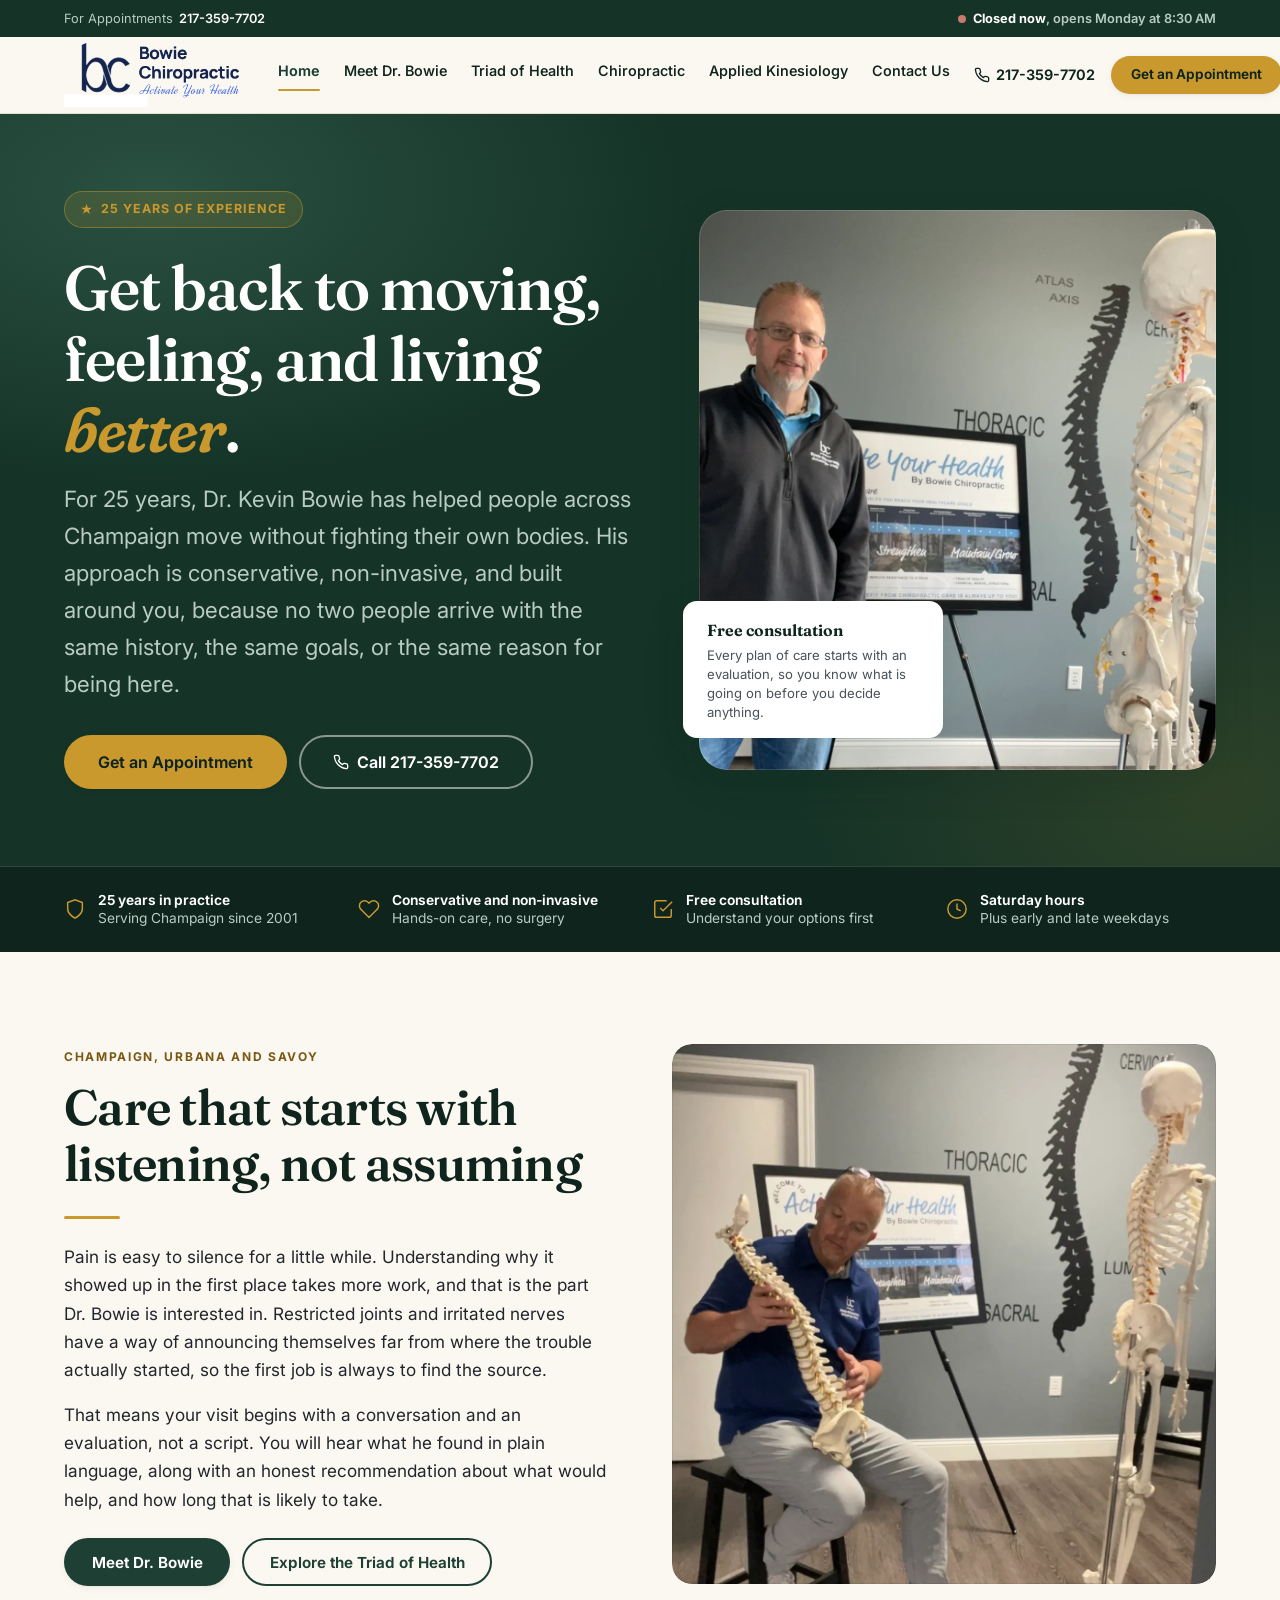
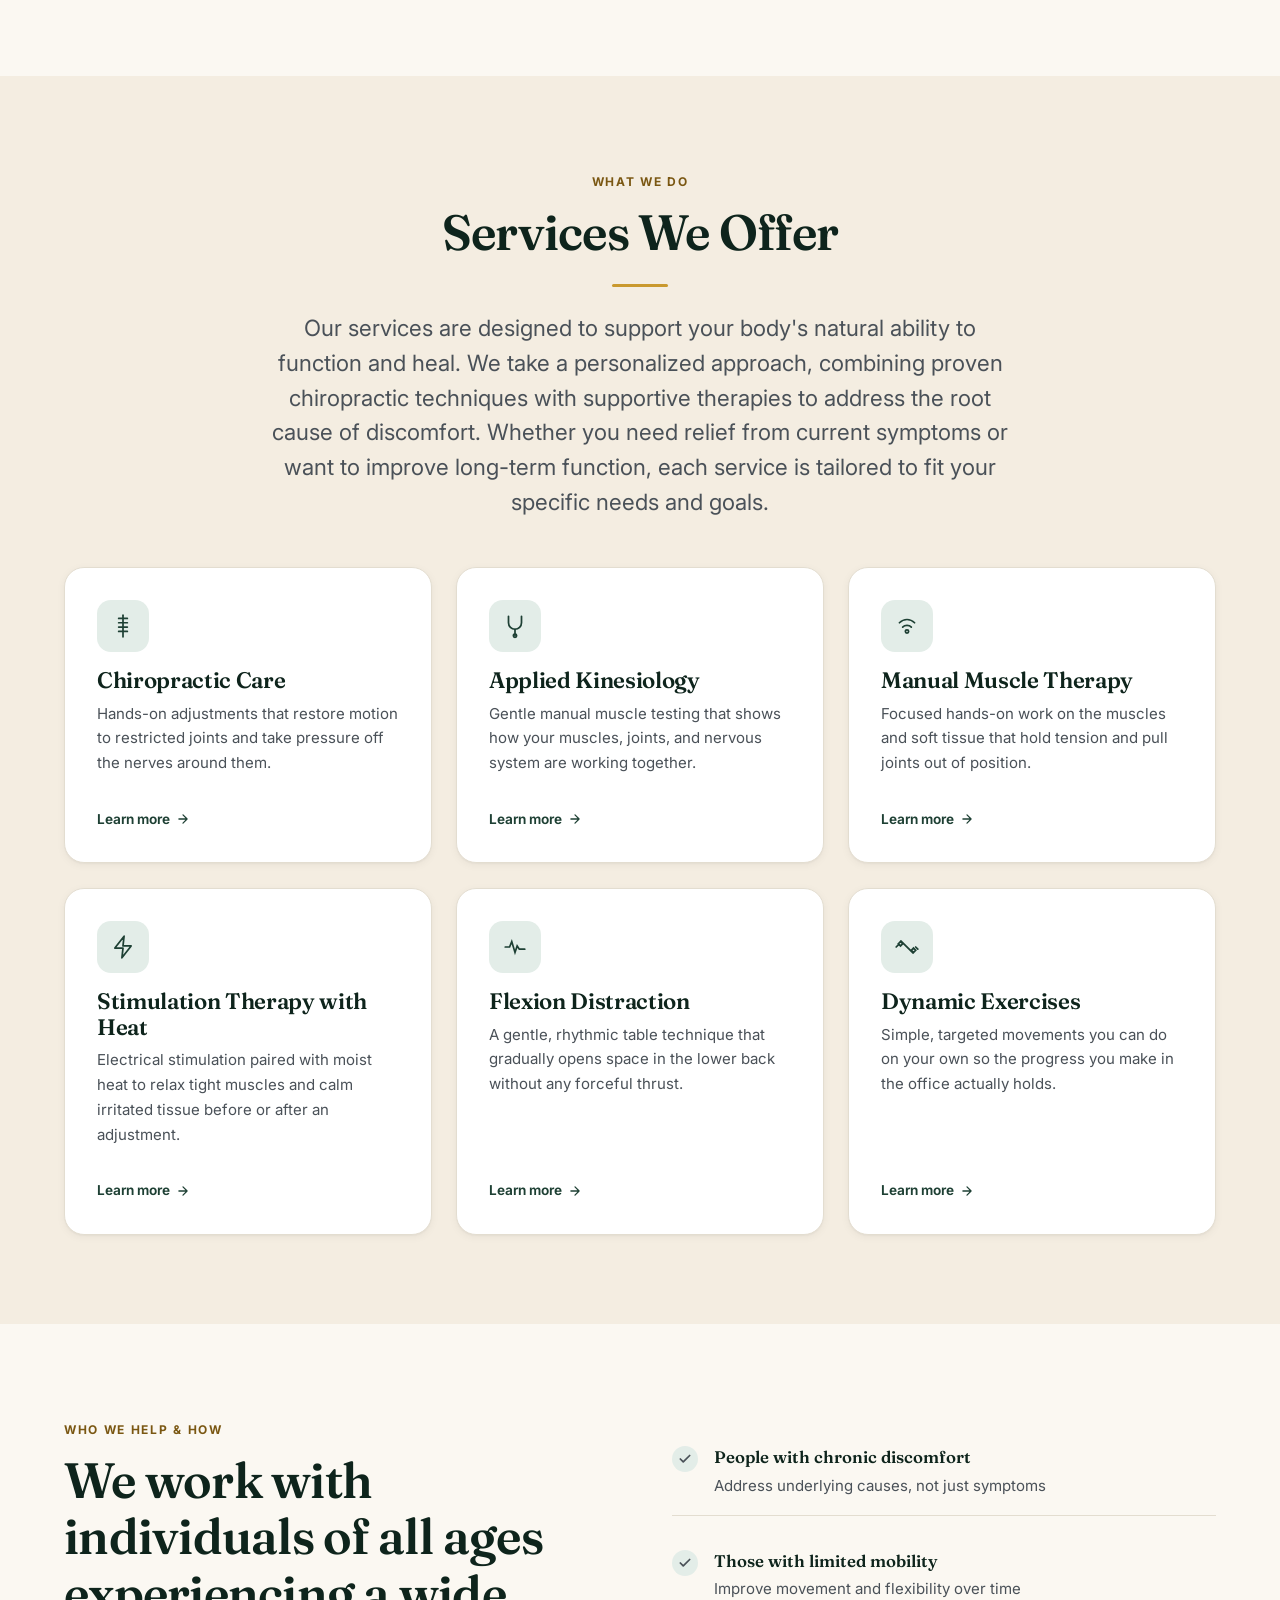
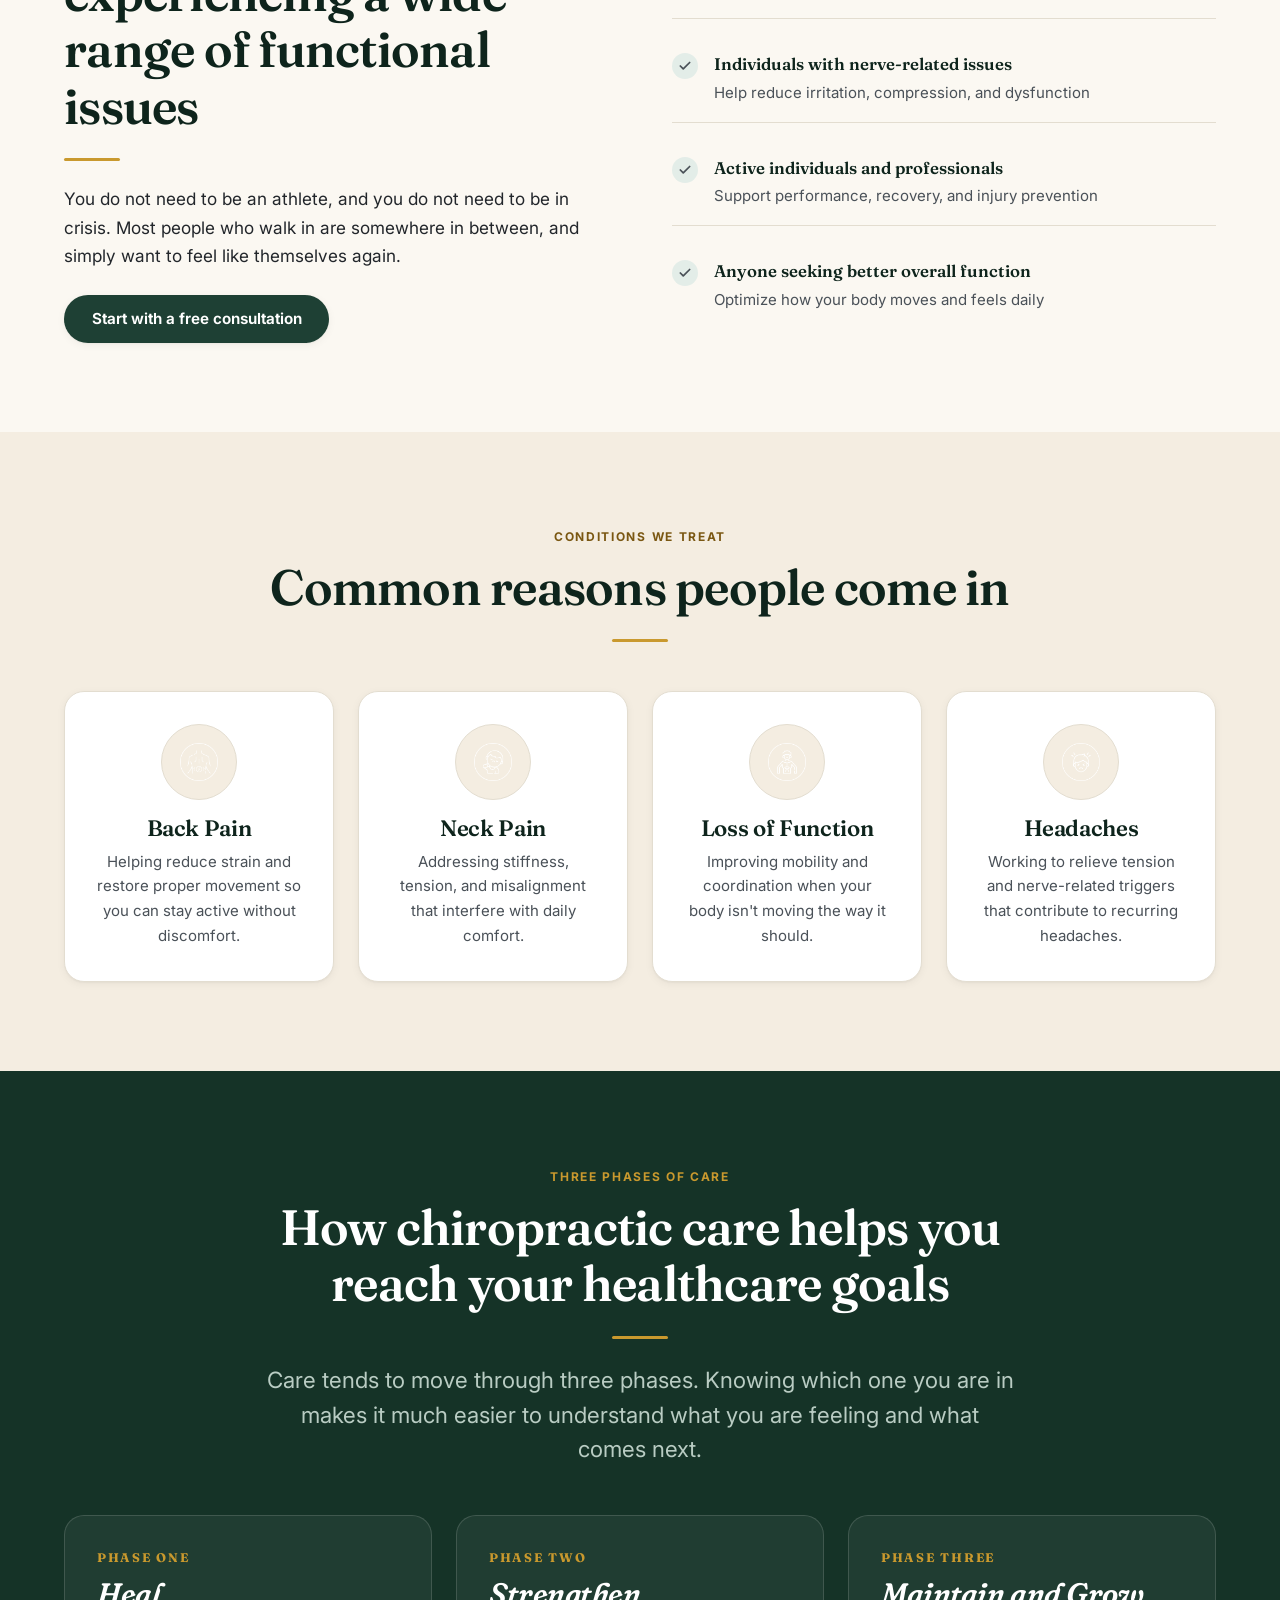
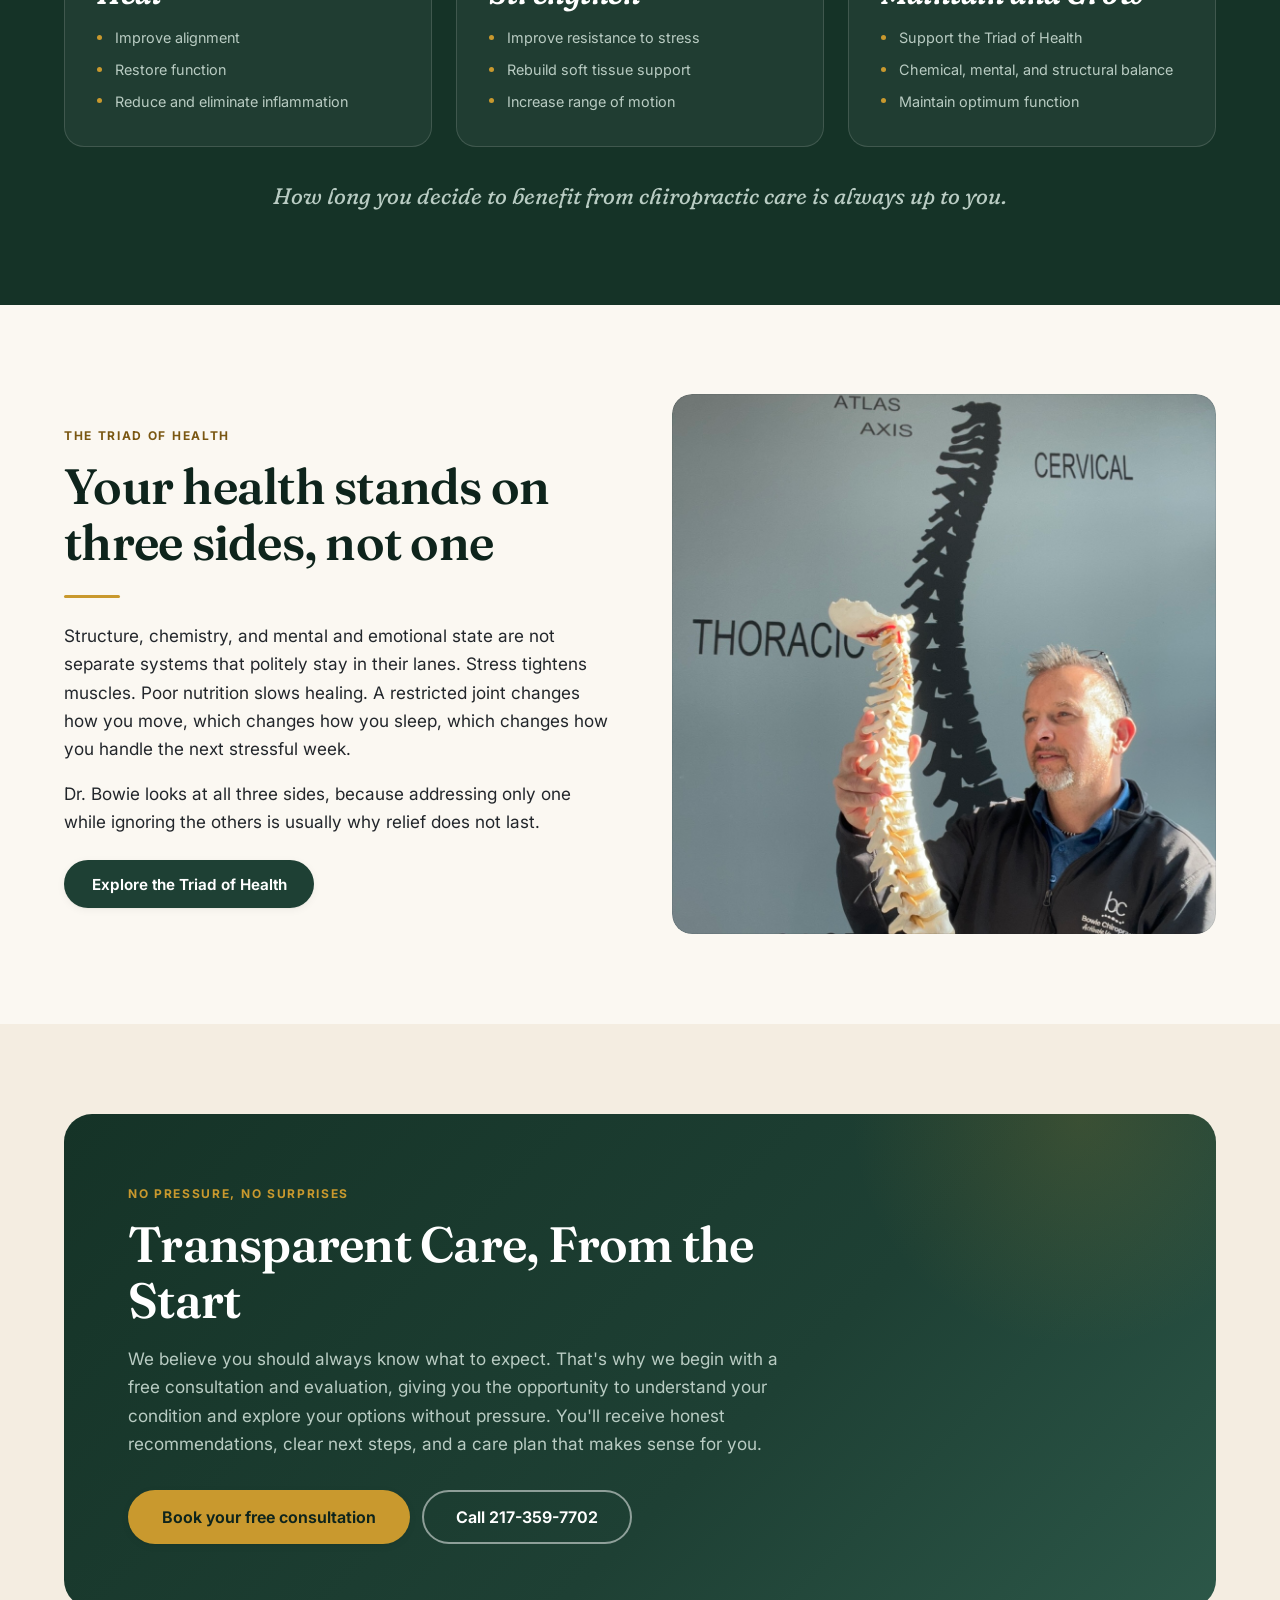
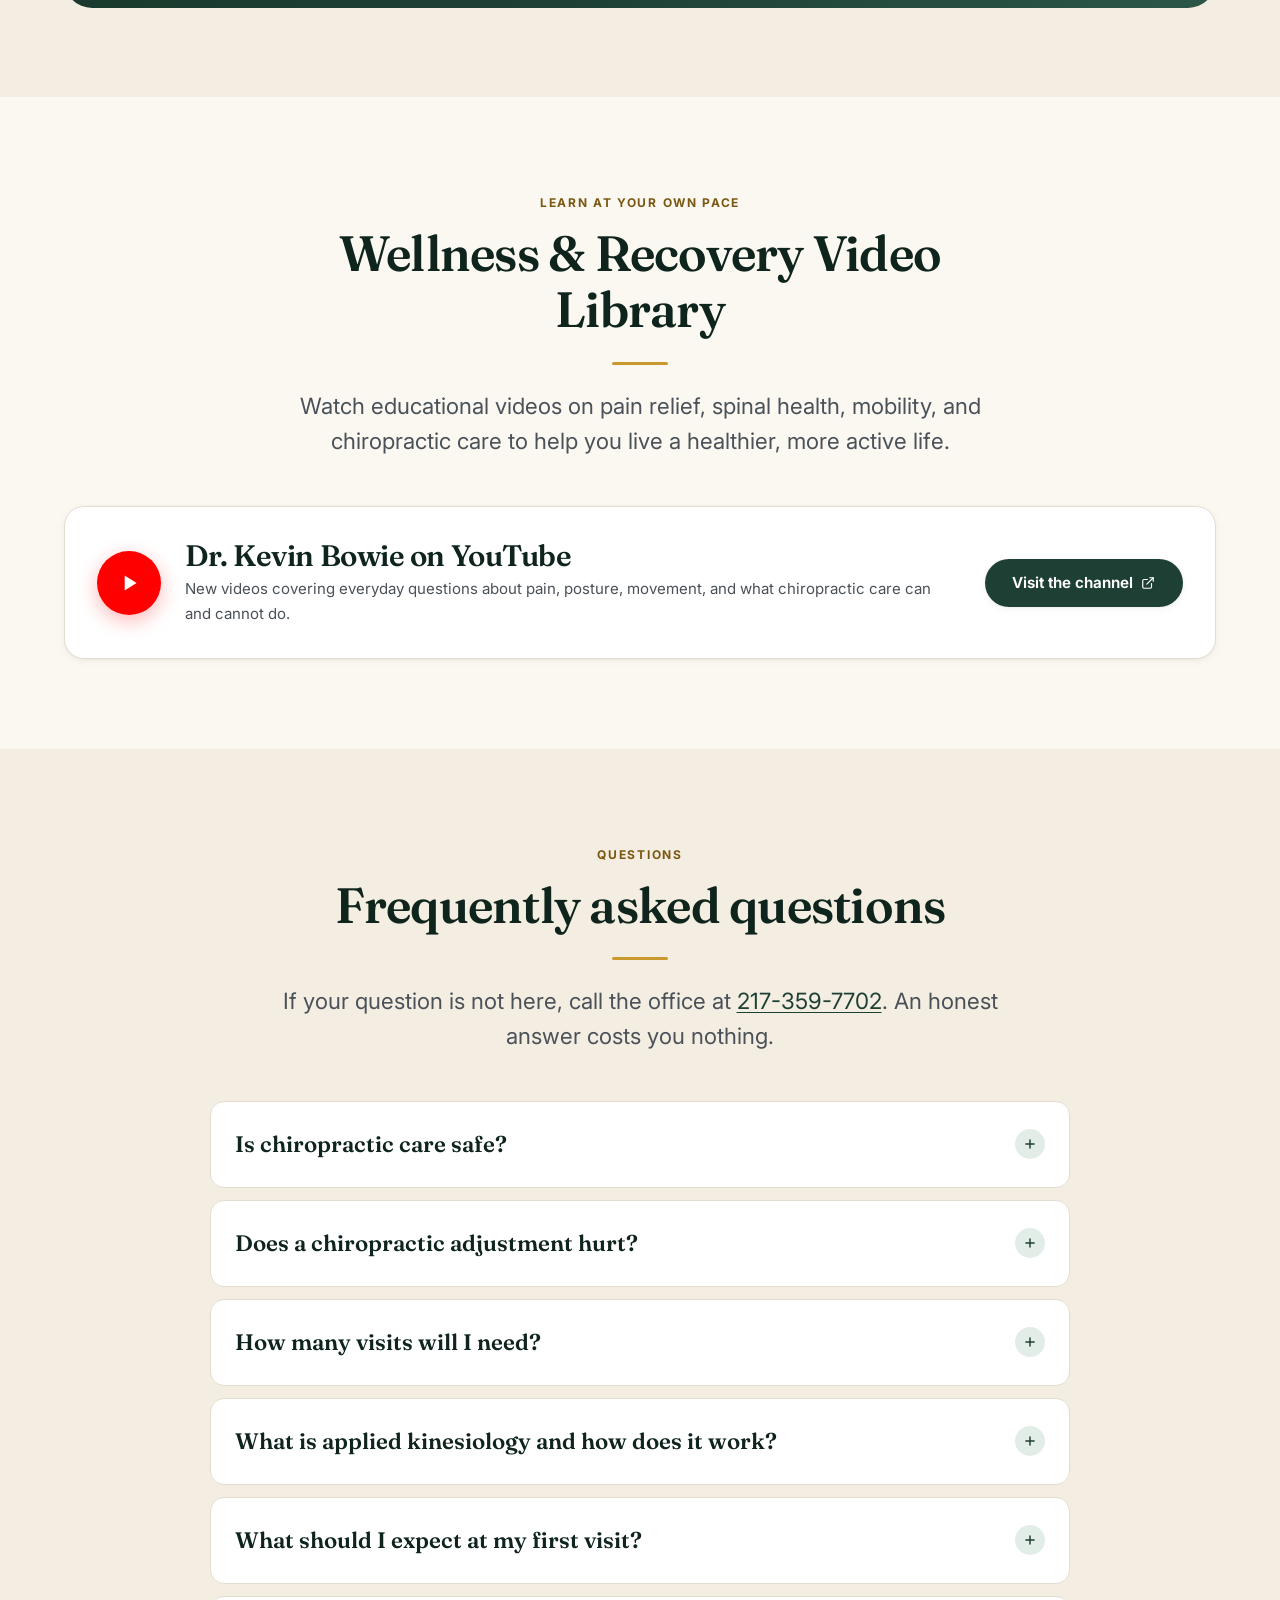
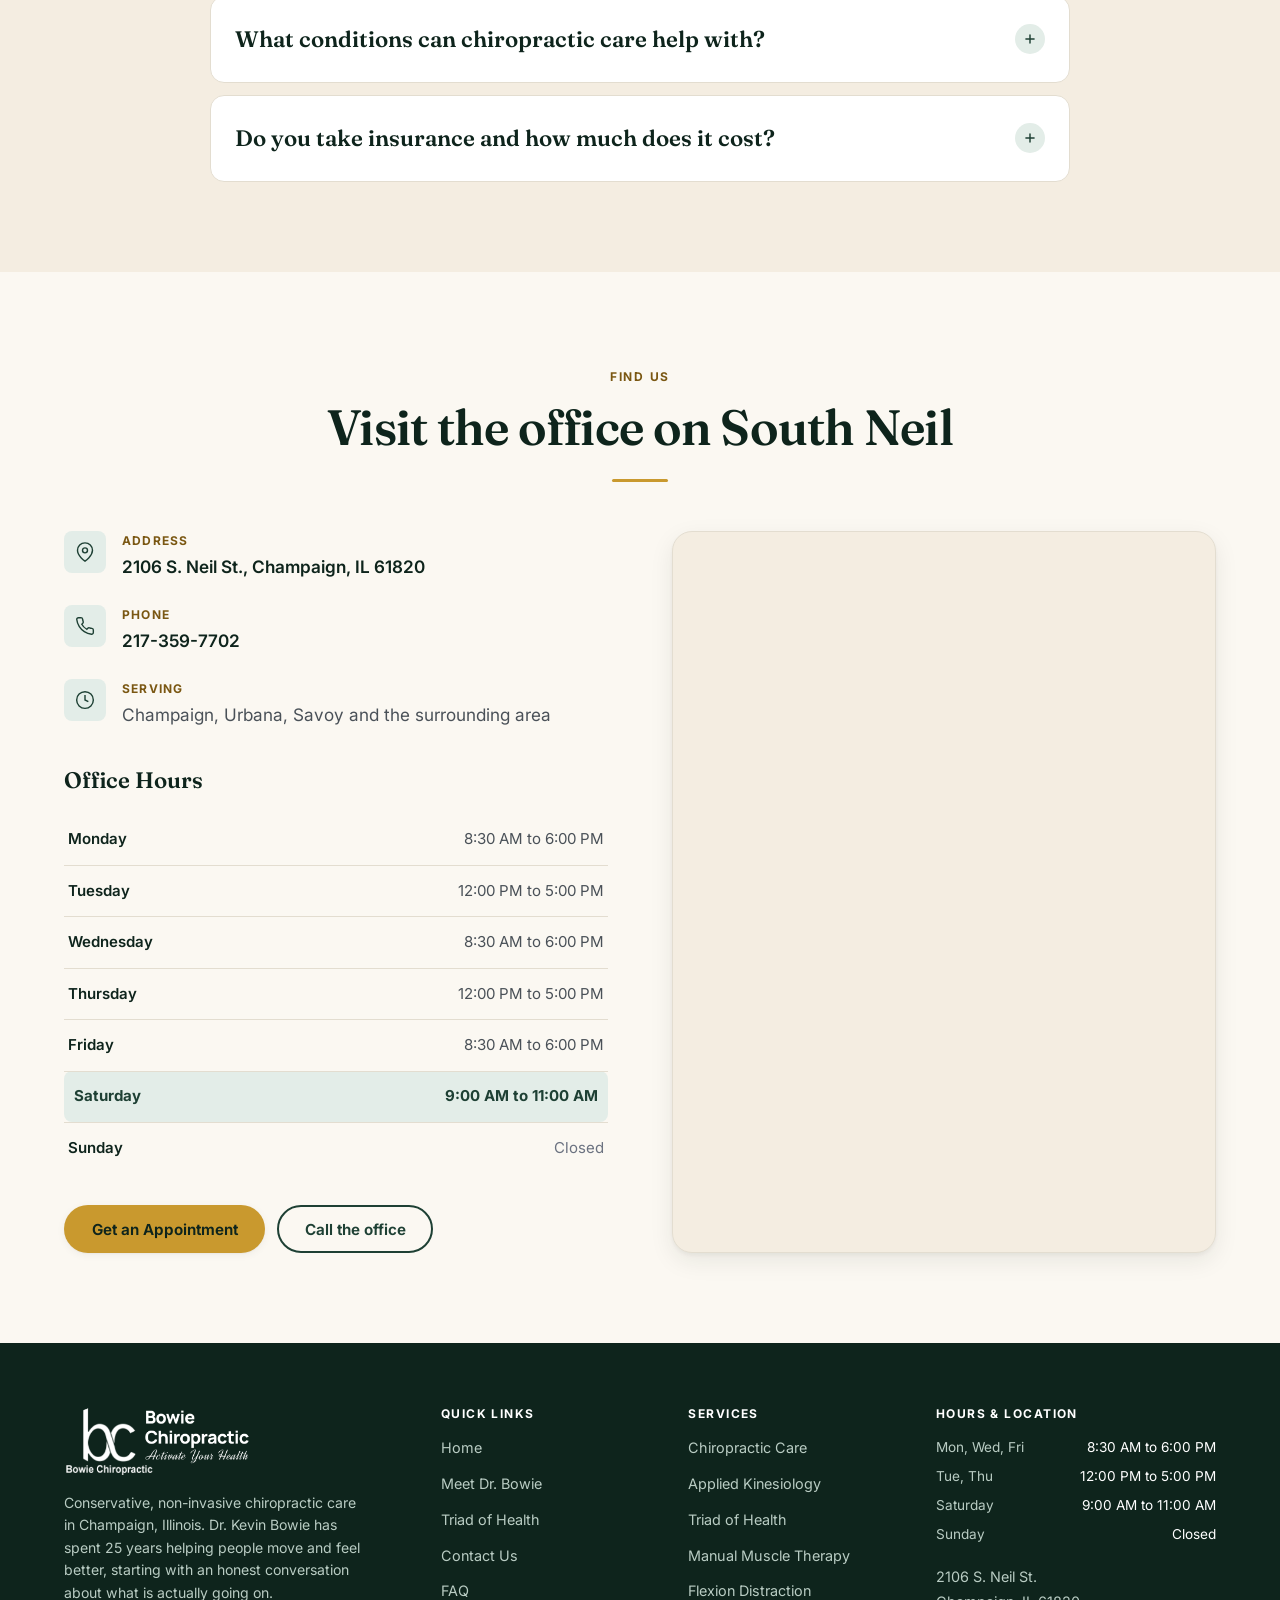
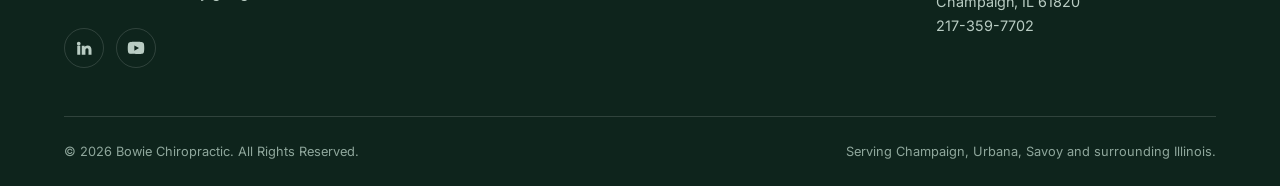
==== index.html @ b3b8a5f2 "Build static site for Bowie Chiropractic Six indexable pages (home, about, triad of health, chiropra" ====
<!DOCTYPE html>
<html lang="en-US">
<head>
<meta charset="utf-8">
<meta name="viewport" content="width=device-width, initial-scale=1">

<title>Chiropractor in Champaign, IL | Bowie Chiropractic | Dr. Kevin Bowie</title>
<meta name="description" content="Bowie Chiropractic offers conservative, non-invasive chiropractic care in Champaign, IL. Dr. Kevin Bowie brings 25 years of experience. Free consultation. Call 217-359-7702.">
<link rel="canonical" href="https://bowiechiropractic.com/">

<meta name="robots" content="index, follow, max-image-preview:large">
<meta name="author" content="Bowie Chiropractic">

<!-- Local geo signals (Champaign, IL) -->
<meta name="geo.region" content="US-IL">
<meta name="geo.placename" content="Champaign, Illinois">
<meta name="geo.position" content="40.0882841;-88.2458714">
<meta name="ICBM" content="40.0882841, -88.2458714">

<!-- Open Graph -->
<meta property="og:type" content="website">
<meta property="og:site_name" content="Bowie Chiropractic">
<meta property="og:locale" content="en_US">
<meta property="og:title" content="Chiropractor in Champaign, IL | Bowie Chiropractic">
<meta property="og:description" content="Conservative, non-invasive chiropractic care in Champaign, IL. Dr. Kevin Bowie brings 25 years of experience. Start with a free consultation.">
<meta property="og:url" content="https://bowiechiropractic.com/">
<meta property="og:image" content="https://bowiechiropractic.com/images/og-image.jpg">
<meta property="og:image:width" content="1200">
<meta property="og:image:height" content="630">
<meta property="og:image:alt" content="The Bowie Chiropractic office at 2106 S. Neil St. in Champaign, Illinois">

<!-- Twitter -->
<meta name="twitter:card" content="summary_large_image">
<meta name="twitter:title" content="Chiropractor in Champaign, IL | Bowie Chiropractic">
<meta name="twitter:description" content="Conservative, non-invasive chiropractic care in Champaign, IL. Dr. Kevin Bowie brings 25 years of experience.">
<meta name="twitter:image" content="https://bowiechiropractic.com/images/og-image.jpg">

<meta name="theme-color" content="#1E4034">
<link rel="icon" href="images/logo.png">
<link rel="apple-touch-icon" href="images/logo.png">

<!-- Fonts -->
<link rel="preconnect" href="https://fonts.googleapis.com">
<link rel="preconnect" href="https://fonts.gstatic.com" crossorigin>
<link rel="preload" as="style" href="https://fonts.googleapis.com/css2?family=Fraunces:ital,opsz,wght@0,9..144,400..700;1,9..144,400..700&family=Inter:wght@400..700&display=swap">
<link rel="stylesheet" href="https://fonts.googleapis.com/css2?family=Fraunces:ital,opsz,wght@0,9..144,400..700;1,9..144,400..700&family=Inter:wght@400..700&display=swap" media="print" onload="this.media='all'">
<noscript><link rel="stylesheet" href="https://fonts.googleapis.com/css2?family=Fraunces:ital,opsz,wght@0,9..144,400..700;1,9..144,400..700&family=Inter:wght@400..700&display=swap"></noscript>

<link rel="stylesheet" href="css/styles.css">
<link rel="preload" as="image" href="images/hero-alt.webp" fetchpriority="high">

<!--
  ADDRESS NOTE: 2106 S. Neil St. is used throughout this site and is confirmed by
  the practice's own signage (the street number is visible on the storefront photo),
  the practice website, and the OpenStreetMap record for "Bowie Chiropractic".
  Some third-party directories (Yelp, Birdeye) still list an older address of
  1704 S Neil St. Those listings should be claimed and corrected, since a mismatched
  NAP (name, address, phone) across directories weakens local search ranking.
-->

<!-- Structured data: the practice -->
<script type="application/ld+json">
{
  "@context": "https://schema.org",
  "@type": "Chiropractic",
  "@id": "https://bowiechiropractic.com/#practice",
  "name": "Bowie Chiropractic",
  "alternateName": "Bowie Chiropractic, Activate Your Health",
  "slogan": "Activate Your Health",
  "url": "https://bowiechiropractic.com/",
  "logo": "https://bowiechiropractic.com/images/logo.png",
  "image": "https://bowiechiropractic.com/images/og-image.jpg",
  "telephone": "+1-217-359-7702",
  "priceRange": "$$",
  "currenciesAccepted": "USD",
  "address": {
    "@type": "PostalAddress",
    "streetAddress": "2106 S. Neil St.",
    "addressLocality": "Champaign",
    "addressRegion": "IL",
    "postalCode": "61820",
    "addressCountry": "US"
  },
  "geo": {
    "@type": "GeoCoordinates",
    "latitude": 40.0882841,
    "longitude": -88.2458714
  },
  "hasMap": "https://www.google.com/maps/search/?api=1&query=2106+S+Neil+St+Champaign+IL+61820",
  "openingHoursSpecification": [
    { "@type": "OpeningHoursSpecification", "dayOfWeek": ["Monday", "Wednesday", "Friday"], "opens": "08:30", "closes": "18:00" },
    { "@type": "OpeningHoursSpecification", "dayOfWeek": ["Tuesday", "Thursday"], "opens": "12:00", "closes": "17:00" },
    { "@type": "OpeningHoursSpecification", "dayOfWeek": "Saturday", "opens": "09:00", "closes": "11:00" }
  ],
  "areaServed": [
    { "@type": "City", "name": "Champaign", "sameAs": "https://en.wikipedia.org/wiki/Champaign,_Illinois" },
    { "@type": "City", "name": "Urbana", "sameAs": "https://en.wikipedia.org/wiki/Urbana,_Illinois" },
    { "@type": "City", "name": "Savoy", "sameAs": "https://en.wikipedia.org/wiki/Savoy,_Illinois" }
  ],
  "sameAs": [
    "https://www.linkedin.com/in/kevin-bowie-49126a268",
    "https://www.youtube.com/@DrKevinBowie-j4e"
  ],
  "founder": { "@id": "https://bowiechiropractic.com/about.html#dr-bowie" },
  "employee": { "@id": "https://bowiechiropractic.com/about.html#dr-bowie" },
  "medicalSpecialty": "Chiropractic",
  "hasOfferCatalog": {
    "@type": "OfferCatalog",
    "name": "Services We Offer",
    "itemListElement": [
      { "@type": "Offer", "itemOffered": { "@type": "Service", "name": "Chiropractic Care", "url": "https://bowiechiropractic.com/chiropractic.html" } },
      { "@type": "Offer", "itemOffered": { "@type": "Service", "name": "Applied Kinesiology", "url": "https://bowiechiropractic.com/applied-kinesiology.html" } },
      { "@type": "Offer", "itemOffered": { "@type": "Service", "name": "Manual Muscle Therapy", "url": "https://bowiechiropractic.com/chiropractic.html#manual-muscle-therapy" } },
      { "@type": "Offer", "itemOffered": { "@type": "Service", "name": "Stimulation Therapy with Heat", "url": "https://bowiechiropractic.com/chiropractic.html#stim-heat" } },
      { "@type": "Offer", "itemOffered": { "@type": "Service", "name": "Flexion Distraction", "url": "https://bowiechiropractic.com/chiropractic.html#flexion-distraction" } },
      { "@type": "Offer", "itemOffered": { "@type": "Service", "name": "Dynamic Exercises", "url": "https://bowiechiropractic.com/chiropractic.html#dynamic-exercises" } }
    ]
  }
}
</script>

<!-- Structured data: Dr. Bowie -->
<script type="application/ld+json">
{
  "@context": "https://schema.org",
  "@type": "Physician",
  "@id": "https://bowiechiropractic.com/about.html#dr-bowie",
  "name": "Dr. Kevin Bowie",
  "givenName": "Kevin",
  "familyName": "Bowie",
  "jobTitle": "Chiropractor",
  "medicalSpecialty": "Chiropractic",
  "url": "https://bowiechiropractic.com/about.html",
  "image": "https://bowiechiropractic.com/images/dr-kevin-bowie.jpeg",
  "telephone": "+1-217-359-7702",
  "worksFor": { "@id": "https://bowiechiropractic.com/#practice" },
  "address": {
    "@type": "PostalAddress",
    "streetAddress": "2106 S. Neil St.",
    "addressLocality": "Champaign",
    "addressRegion": "IL",
    "postalCode": "61820",
    "addressCountry": "US"
  },
  "sameAs": [
    "https://www.linkedin.com/in/kevin-bowie-49126a268",
    "https://www.youtube.com/@DrKevinBowie-j4e"
  ]
}
</script>

<!-- Structured data: website -->
<script type="application/ld+json">
{
  "@context": "https://schema.org",
  "@type": "WebSite",
  "@id": "https://bowiechiropractic.com/#website",
  "url": "https://bowiechiropractic.com/",
  "name": "Bowie Chiropractic",
  "publisher": { "@id": "https://bowiechiropractic.com/#practice" },
  "inLanguage": "en-US"
}
</script>

<!-- Structured data: homepage FAQ -->
<script type="application/ld+json">
{
  "@context": "https://schema.org",
  "@type": "FAQPage",
  "@id": "https://bowiechiropractic.com/#faq",
  "mainEntity": [
    {
      "@type": "Question",
      "name": "Is chiropractic care safe?",
      "acceptedAnswer": {
        "@type": "Answer",
        "text": "Chiropractic care is widely recognized as a conservative, non-invasive approach to spine and joint health. Dr. Bowie has practiced for 25 years, and every plan of care starts with an evaluation so that treatment fits your body and your history. If something in your evaluation suggests you would be better served by another provider, he will tell you and help point you in the right direction. If you have concerns or an existing medical condition, bring them up at your consultation so they can be discussed openly before anything begins."
      }
    },
    {
      "@type": "Question",
      "name": "Does a chiropractic adjustment hurt?",
      "acceptedAnswer": {
        "@type": "Answer",
        "text": "Most people find adjustments quick and easy to tolerate, and many feel relief right away. You may hear a popping sound, which is simply gas releasing from the joint and is not painful. If you are sore, tense, or nervous, say so. Dr. Bowie adjusts his technique and pressure to suit each person, and gentler options such as flexion distraction are available. Some people notice mild soreness afterward, similar to how you might feel after exercise, and it usually settles within a day."
      }
    },
    {
      "@type": "Question",
      "name": "How many visits will I need?",
      "acceptedAnswer": {
        "@type": "Answer",
        "text": "It depends on what is going on, how long it has been going on, and what you want to get back to. There are no cookie-cutter plans here and no long contracts. After your evaluation, Dr. Bowie will explain what he is seeing and give you an honest recommendation with clear next steps. Some people come in for short-term relief and stop there. Others choose to keep going to maintain function. How long you decide to benefit from chiropractic care is always up to you."
      }
    },
    {
      "@type": "Question",
      "name": "What is applied kinesiology and how does it work?",
      "acceptedAnswer": {
        "@type": "Answer",
        "text": "Applied kinesiology uses gentle manual muscle testing to see how well your muscles, joints, and nervous system are working together. Dr. Bowie applies light pressure to a muscle and observes how it responds. Those responses help point toward muscle imbalances, joint dysfunction, nerve interference, or stressors that may be affecting how you feel. It is a hands-on assessment tool, not a treatment on its own, and it helps make your care more specific to your body rather than generic."
      }
    },
    {
      "@type": "Question",
      "name": "What should I expect at my first visit?",
      "acceptedAnswer": {
        "@type": "Answer",
        "text": "Your first visit starts with a free consultation and evaluation. You will talk through your history, your symptoms, and what you are hoping to get back to doing. Dr. Bowie will examine how you move and assess what is contributing to the problem. Then he will explain what he found in plain language and lay out your options. You will leave knowing what is going on and what the next step would be, with no pressure to commit to anything. Wear comfortable clothing you can move in."
      }
    },
    {
      "@type": "Question",
      "name": "What conditions can chiropractic care help with?",
      "acceptedAnswer": {
        "@type": "Answer",
        "text": "The most common reasons people come to the office are back pain, neck pain, headaches, and loss of function, meaning your body is not moving the way it should. Care can also support stiffness and tension, limited range of motion, posture concerns, nerve-related irritation, and recovery for active people. If you are not sure whether your situation is a fit, call the office at 217-359-7702 and ask. An honest answer costs you nothing."
      }
    },
    {
      "@type": "Question",
      "name": "Do you take insurance and how much does it cost?",
      "acceptedAnswer": {
        "@type": "Answer",
        "text": "Coverage varies quite a bit from plan to plan, so the most reliable way to get a straight answer is to call the office at 217-359-7702 with your insurance information and ask. The team can walk you through what to expect before you commit to anything. Your initial consultation and evaluation are free, so you can find out what is going on and what your options are before there is any cost involved."
      }
    }
  ]
}
</script>
</head>

<body>
<a class="skip-link" href="#main">Skip to main content</a>

<!-- ===================== UTILITY BAR ===================== -->
<div class="utility">
  <div class="wrap utility__inner">
    <p class="utility__item" style="margin:0;">
      For Appointments
      <a href="tel:+12173597702">217-359-7702</a>
    </p>
    <p class="status" data-status style="margin:0;">
      <span class="status__dot" aria-hidden="true"></span>
      <span class="status__text">Open today: Mon, Wed, Fri 8:30 AM to 6:00 PM</span>
    </p>
  </div>
</div>

<!-- ===================== HEADER ===================== -->
<header class="header">
  <div class="wrap header__inner">
    <a class="logo" href="index.html" aria-label="Bowie Chiropractic, home">
      <img src="images/logo.png" alt="Bowie Chiropractic, Activate Your Health" width="333" height="112" fetchpriority="high">
    </a>

    <nav class="nav" id="nav" aria-label="Main">
      <ul class="nav__list">
        <li><a class="nav__link" href="index.html" aria-current="page">Home</a></li>
        <li><a class="nav__link" href="about.html">Meet Dr. Bowie</a></li>
        <li><a class="nav__link" href="triad-of-health.html">Triad of Health</a></li>
        <li><a class="nav__link" href="chiropractic.html">Chiropractic</a></li>
        <li><a class="nav__link" href="applied-kinesiology.html">Applied Kinesiology</a></li>
        <li><a class="nav__link" href="contact.html">Contact Us</a></li>
      </ul>
      <div class="nav__cta">
        <a class="btn btn--gold" href="contact.html">Get an Appointment</a>
        <a class="btn btn--ghost" href="tel:+12173597702">Call 217-359-7702</a>
      </div>
    </nav>

    <div class="header__cta">
      <a class="header__phone" href="tel:+12173597702">
        <svg width="16" height="16" viewBox="0 0 24 24" fill="none" stroke="currentColor" stroke-width="2" stroke-linecap="round" stroke-linejoin="round" aria-hidden="true"><path d="M22 16.92v3a2 2 0 0 1-2.18 2 19.79 19.79 0 0 1-8.63-3.07 19.5 19.5 0 0 1-6-6 19.79 19.79 0 0 1-3.07-8.67A2 2 0 0 1 4.11 2h3a2 2 0 0 1 2 1.72c.13.96.36 1.9.7 2.81a2 2 0 0 1-.45 2.11L8.09 9.91a16 16 0 0 0 6 6l1.27-1.27a2 2 0 0 1 2.11-.45c.9.33 1.85.57 2.81.7A2 2 0 0 1 22 16.92z"/></svg>
        <span>217-359-7702</span>
      </a>
      <a class="btn btn--gold btn--sm" href="contact.html">Get an Appointment</a>
      <button class="burger" type="button" aria-label="Open menu" aria-expanded="false" aria-controls="nav">
        <span class="burger__box" aria-hidden="true"><span></span><span></span><span></span></span>
      </button>
    </div>
  </div>
</header>

<main id="main">

  <!-- ===================== HERO ===================== -->
  <section class="hero">
    <div class="wrap hero__grid">
      <div>
        <p class="badge">
          <svg width="13" height="13" viewBox="0 0 24 24" fill="currentColor" aria-hidden="true"><path d="M12 2l2.4 6.9H22l-6 4.3 2.3 7-6.3-4.6L5.7 20l2.3-7-6-4.3h7.6z"/></svg>
          25 Years of Experience
        </p>
        <h1>Get back to moving, feeling, and living <em>better</em>.</h1>
        <p class="hero__lede">
          For 25 years, Dr. Kevin Bowie has helped people across Champaign move without
          fighting their own bodies. His approach is conservative, non-invasive, and built
          around you, because no two people arrive with the same history, the same goals,
          or the same reason for being here.
        </p>
        <div class="btn-row">
          <a class="btn btn--gold btn--lg" href="contact.html">Get an Appointment</a>
          <a class="btn btn--ghost-light btn--lg" href="tel:+12173597702">
            <svg width="16" height="16" viewBox="0 0 24 24" fill="none" stroke="currentColor" stroke-width="2" stroke-linecap="round" stroke-linejoin="round" aria-hidden="true"><path d="M22 16.92v3a2 2 0 0 1-2.18 2 19.79 19.79 0 0 1-8.63-3.07 19.5 19.5 0 0 1-6-6 19.79 19.79 0 0 1-3.07-8.67A2 2 0 0 1 4.11 2h3a2 2 0 0 1 2 1.72c.13.96.36 1.9.7 2.81a2 2 0 0 1-.45 2.11L8.09 9.91a16 16 0 0 0 6 6l1.27-1.27a2 2 0 0 1 2.11-.45c.9.33 1.85.57 2.81.7A2 2 0 0 1 22 16.92z"/></svg>
            Call 217-359-7702
          </a>
        </div>
      </div>

      <div class="hero__media">
        <img src="images/hero-alt.webp"
             alt="Dr. Kevin Bowie standing in the Bowie Chiropractic office beside a spinal model and his Activate Your Health display board"
             width="1125" height="1486" fetchpriority="high" decoding="async">
        <div class="hero__card">
          <strong>Free consultation</strong>
          <p>Every plan of care starts with an evaluation, so you know what is going on before you decide anything.</p>
        </div>
      </div>
    </div>
  </section>

  <!-- ===================== TRUST BAR ===================== -->
  <section class="trust" aria-label="Why patients choose Bowie Chiropractic">
    <div class="wrap trust__grid">
      <div class="trust__item">
        <svg width="22" height="22" viewBox="0 0 24 24" fill="none" stroke="currentColor" stroke-width="1.6" aria-hidden="true"><path d="M12 22s8-4 8-10V5l-8-3-8 3v7c0 6 8 10 8 10z"/></svg>
        <span><b>25 years in practice</b>Serving Champaign since 2001</span>
      </div>
      <div class="trust__item">
        <svg width="22" height="22" viewBox="0 0 24 24" fill="none" stroke="currentColor" stroke-width="1.6" aria-hidden="true"><path d="M20.84 4.61a5.5 5.5 0 0 0-7.78 0L12 5.67l-1.06-1.06a5.5 5.5 0 0 0-7.78 7.78l1.06 1.06L12 21.23l7.78-7.78 1.06-1.06a5.5 5.5 0 0 0 0-7.78z"/></svg>
        <span><b>Conservative and non-invasive</b>Hands-on care, no surgery</span>
      </div>
      <div class="trust__item">
        <svg width="22" height="22" viewBox="0 0 24 24" fill="none" stroke="currentColor" stroke-width="1.6" aria-hidden="true"><path d="M9 11l3 3L22 4"/><path d="M21 12v7a2 2 0 0 1-2 2H5a2 2 0 0 1-2-2V5a2 2 0 0 1 2-2h11"/></svg>
        <span><b>Free consultation</b>Understand your options first</span>
      </div>
      <div class="trust__item">
        <svg width="22" height="22" viewBox="0 0 24 24" fill="none" stroke="currentColor" stroke-width="1.6" aria-hidden="true"><circle cx="12" cy="12" r="10"/><path d="M12 6v6l4 2"/></svg>
        <span><b>Saturday hours</b>Plus early and late weekdays</span>
      </div>
    </div>
  </section>

  <!-- ===================== INTRO / MEET ===================== -->
  <section class="section section--cream">
    <div class="wrap split split--media-right">
      <div class="split__media reveal">
        <div class="media-frame">
          <img src="images/hero.webp"
               alt="Dr. Kevin Bowie seated in his Champaign office holding a flexible model of the spine"
               width="1125" height="1483" loading="lazy" decoding="async"
               style="height:clamp(380px,48vw,540px);object-fit:cover;object-position:center 20%;">
        </div>
      </div>
      <div class="reveal">
        <p class="eyebrow">Champaign, Urbana and Savoy</p>
        <h2>Care that starts with listening, not assuming</h2>
        <hr class="rule">
        <p>
          Pain is easy to silence for a little while. Understanding why it showed up in the
          first place takes more work, and that is the part Dr. Bowie is interested in.
          Restricted joints and irritated nerves have a way of announcing themselves far from
          where the trouble actually started, so the first job is always to find the source.
        </p>
        <p>
          That means your visit begins with a conversation and an evaluation, not a script.
          You will hear what he found in plain language, along with an honest recommendation
          about what would help, and how long that is likely to take.
        </p>
        <div class="btn-row" style="margin-top:1.5rem;">
          <a class="btn btn--green" href="about.html">Meet Dr. Bowie</a>
          <a class="btn btn--ghost" href="triad-of-health.html">Explore the Triad of Health</a>
        </div>
      </div>
    </div>
  </section>

  <!-- ===================== SERVICES ===================== -->
  <section class="section section--sand" id="services">
    <div class="wrap">
      <div class="section-head section-head--center reveal">
        <p class="eyebrow">What We Do</p>
        <h2>Services We Offer</h2>
        <hr class="rule">
        <p class="lede">
          Our services are designed to support your body's natural ability to function and
          heal. We take a personalized approach, combining proven chiropractic techniques
          with supportive therapies to address the root cause of discomfort. Whether you
          need relief from current symptoms or want to improve long-term function, each
          service is tailored to fit your specific needs and goals.
        </p>
      </div>

      <div class="grid grid--3">
        <article class="card card--link reveal">
          <span class="card__icon" aria-hidden="true">
            <svg viewBox="0 0 24 24" fill="none" stroke="currentColor" stroke-width="1.6" stroke-linecap="round"><path d="M12 2v20"/><path d="M8 5h8"/><path d="M8 9h8"/><path d="M8 13h8"/><path d="M8 17h8"/></svg>
          </span>
          <h3><a class="card__link" href="chiropractic.html">Chiropractic Care</a></h3>
          <p>Hands-on adjustments that restore motion to restricted joints and take pressure off the nerves around them.</p>
          <span class="card__more">Learn more
            <svg width="14" height="14" viewBox="0 0 24 24" fill="none" stroke="currentColor" stroke-width="2.2" stroke-linecap="round" stroke-linejoin="round" aria-hidden="true"><path d="M5 12h14M12 5l7 7-7 7"/></svg>
          </span>
        </article>

        <article class="card card--link reveal" data-delay="1">
          <span class="card__icon" aria-hidden="true">
            <svg viewBox="0 0 24 24" fill="none" stroke="currentColor" stroke-width="1.6" stroke-linecap="round"><path d="M6 3v6a6 6 0 0 0 12 0V3"/><path d="M12 15v6"/><circle cx="12" cy="21" r="1.5"/></svg>
          </span>
          <h3><a class="card__link" href="applied-kinesiology.html">Applied Kinesiology</a></h3>
          <p>Gentle manual muscle testing that shows how your muscles, joints, and nervous system are working together.</p>
          <span class="card__more">Learn more
            <svg width="14" height="14" viewBox="0 0 24 24" fill="none" stroke="currentColor" stroke-width="2.2" stroke-linecap="round" stroke-linejoin="round" aria-hidden="true"><path d="M5 12h14M12 5l7 7-7 7"/></svg>
          </span>
        </article>

        <article class="card card--link reveal" data-delay="2">
          <span class="card__icon" aria-hidden="true">
            <svg viewBox="0 0 24 24" fill="none" stroke="currentColor" stroke-width="1.6" stroke-linecap="round"><path d="M8 13c2-2 6-2 8 0"/><path d="M5 9c4-4 10-4 14 0"/><circle cx="12" cy="17" r="1.5"/></svg>
          </span>
          <h3><a class="card__link" href="chiropractic.html#manual-muscle-therapy">Manual Muscle Therapy</a></h3>
          <p>Focused hands-on work on the muscles and soft tissue that hold tension and pull joints out of position.</p>
          <span class="card__more">Learn more
            <svg width="14" height="14" viewBox="0 0 24 24" fill="none" stroke="currentColor" stroke-width="2.2" stroke-linecap="round" stroke-linejoin="round" aria-hidden="true"><path d="M5 12h14M12 5l7 7-7 7"/></svg>
          </span>
        </article>

        <article class="card card--link reveal">
          <span class="card__icon" aria-hidden="true">
            <svg viewBox="0 0 24 24" fill="none" stroke="currentColor" stroke-width="1.6" stroke-linecap="round" stroke-linejoin="round"><path d="M13 2L4.5 13H12l-1 9 8.5-11H12z"/></svg>
          </span>
          <h3><a class="card__link" href="chiropractic.html#stim-heat">Stimulation Therapy with Heat</a></h3>
          <p>Electrical stimulation paired with moist heat to relax tight muscles and calm irritated tissue before or after an adjustment.</p>
          <span class="card__more">Learn more
            <svg width="14" height="14" viewBox="0 0 24 24" fill="none" stroke="currentColor" stroke-width="2.2" stroke-linecap="round" stroke-linejoin="round" aria-hidden="true"><path d="M5 12h14M12 5l7 7-7 7"/></svg>
          </span>
        </article>

        <article class="card card--link reveal" data-delay="1">
          <span class="card__icon" aria-hidden="true">
            <svg viewBox="0 0 24 24" fill="none" stroke="currentColor" stroke-width="1.6" stroke-linecap="round"><path d="M3 12h4l2-5 3 10 2-6 2 3h5"/></svg>
          </span>
          <h3><a class="card__link" href="chiropractic.html#flexion-distraction">Flexion Distraction</a></h3>
          <p>A gentle, rhythmic table technique that gradually opens space in the lower back without any forceful thrust.</p>
          <span class="card__more">Learn more
            <svg width="14" height="14" viewBox="0 0 24 24" fill="none" stroke="currentColor" stroke-width="2.2" stroke-linecap="round" stroke-linejoin="round" aria-hidden="true"><path d="M5 12h14M12 5l7 7-7 7"/></svg>
          </span>
        </article>

        <article class="card card--link reveal" data-delay="2">
          <span class="card__icon" aria-hidden="true">
            <svg viewBox="0 0 24 24" fill="none" stroke="currentColor" stroke-width="1.6" stroke-linecap="round"><path d="M6.5 6.5l11 11"/><path d="M4 9l2-2 2 2-2 2z"/><path d="M16 15l2-2 2 2-2 2z"/><path d="M2 12l2-2"/><path d="M20 12l2 2"/></svg>
          </span>
          <h3><a class="card__link" href="chiropractic.html#dynamic-exercises">Dynamic Exercises</a></h3>
          <p>Simple, targeted movements you can do on your own so the progress you make in the office actually holds.</p>
          <span class="card__more">Learn more
            <svg width="14" height="14" viewBox="0 0 24 24" fill="none" stroke="currentColor" stroke-width="2.2" stroke-linecap="round" stroke-linejoin="round" aria-hidden="true"><path d="M5 12h14M12 5l7 7-7 7"/></svg>
          </span>
        </article>
      </div>
    </div>
  </section>

  <!-- ===================== WHO WE HELP ===================== -->
  <section class="section section--cream">
    <div class="wrap split">
      <div class="reveal">
        <p class="eyebrow">Who We Help &amp; How</p>
        <h2>We work with individuals of all ages experiencing a wide range of functional issues</h2>
        <hr class="rule">
        <p>
          You do not need to be an athlete, and you do not need to be in crisis. Most people
          who walk in are somewhere in between, and simply want to feel like themselves again.
        </p>
        <div class="btn-row" style="margin-top:1.5rem;">
          <a class="btn btn--green" href="contact.html">Start with a free consultation</a>
        </div>
      </div>

      <ul class="checks reveal" data-delay="1">
        <li>
          <span class="checks__mark" aria-hidden="true"><svg viewBox="0 0 24 24" fill="none" stroke="currentColor" stroke-width="3" stroke-linecap="round" stroke-linejoin="round"><path d="M20 6L9 17l-5-5"/></svg></span>
          <span><b>People with chronic discomfort</b><span>Address underlying causes, not just symptoms</span></span>
        </li>
        <li>
          <span class="checks__mark" aria-hidden="true"><svg viewBox="0 0 24 24" fill="none" stroke="currentColor" stroke-width="3" stroke-linecap="round" stroke-linejoin="round"><path d="M20 6L9 17l-5-5"/></svg></span>
          <span><b>Those with limited mobility</b><span>Improve movement and flexibility over time</span></span>
        </li>
        <li>
          <span class="checks__mark" aria-hidden="true"><svg viewBox="0 0 24 24" fill="none" stroke="currentColor" stroke-width="3" stroke-linecap="round" stroke-linejoin="round"><path d="M20 6L9 17l-5-5"/></svg></span>
          <span><b>Individuals with nerve-related issues</b><span>Help reduce irritation, compression, and dysfunction</span></span>
        </li>
        <li>
          <span class="checks__mark" aria-hidden="true"><svg viewBox="0 0 24 24" fill="none" stroke="currentColor" stroke-width="3" stroke-linecap="round" stroke-linejoin="round"><path d="M20 6L9 17l-5-5"/></svg></span>
          <span><b>Active individuals and professionals</b><span>Support performance, recovery, and injury prevention</span></span>
        </li>
        <li>
          <span class="checks__mark" aria-hidden="true"><svg viewBox="0 0 24 24" fill="none" stroke="currentColor" stroke-width="3" stroke-linecap="round" stroke-linejoin="round"><path d="M20 6L9 17l-5-5"/></svg></span>
          <span><b>Anyone seeking better overall function</b><span>Optimize how your body moves and feels daily</span></span>
        </li>
      </ul>
    </div>
  </section>

  <!-- ===================== CONDITIONS ===================== -->
  <section class="section section--sand">
    <div class="wrap">
      <div class="section-head section-head--center reveal">
        <p class="eyebrow">Conditions We Treat</p>
        <h2>Common reasons people come in</h2>
        <hr class="rule">
      </div>

      <div class="grid grid--4">
        <article class="card cond reveal">
          <span class="cond__icon" aria-hidden="true">
            <img src="images/icon-back-pain.png" alt="" width="65" height="65" loading="lazy" decoding="async">
          </span>
          <h3>Back Pain</h3>
          <p>Helping reduce strain and restore proper movement so you can stay active without discomfort.</p>
        </article>

        <article class="card cond reveal" data-delay="1">
          <span class="cond__icon" aria-hidden="true">
            <img src="images/icon-neck-pain.png" alt="" width="65" height="65" loading="lazy" decoding="async">
          </span>
          <h3>Neck Pain</h3>
          <p>Addressing stiffness, tension, and misalignment that interfere with daily comfort.</p>
        </article>

        <article class="card cond reveal" data-delay="2">
          <span class="cond__icon" aria-hidden="true">
            <img src="images/icon-loss-of-function.png" alt="" width="65" height="65" loading="lazy" decoding="async">
          </span>
          <h3>Loss of Function</h3>
          <p>Improving mobility and coordination when your body isn't moving the way it should.</p>
        </article>

        <article class="card cond reveal" data-delay="3">
          <span class="cond__icon" aria-hidden="true">
            <img src="images/icon-headaches.png" alt="" width="68" height="68" loading="lazy" decoding="async">
          </span>
          <h3>Headaches</h3>
          <p>Working to relieve tension and nerve-related triggers that contribute to recurring headaches.</p>
        </article>
      </div>
    </div>
  </section>

  <!-- ===================== THREE PHASES OF CARE ===================== -->
  <!--
    Content transcribed from Dr. Bowie's own "Three Phases of Care" display board
    in the office (see images/clinic-2.jpeg). Kept faithful to his wording.
  -->
  <section class="section section--green">
    <div class="wrap">
      <div class="section-head section-head--center reveal">
        <p class="eyebrow">Three Phases of Care</p>
        <h2>How chiropractic care helps you reach your healthcare goals</h2>
        <hr class="rule">
        <p class="lede">
          Care tends to move through three phases. Knowing which one you are in makes it much
          easier to understand what you are feeling and what comes next.
        </p>
      </div>

      <div class="phases">
        <article class="phase reveal">
          <span class="phase__step">Phase One</span>
          <h3>Heal</h3>
          <ul>
            <li>Improve alignment</li>
            <li>Restore function</li>
            <li>Reduce and eliminate inflammation</li>
          </ul>
        </article>
        <article class="phase reveal" data-delay="1">
          <span class="phase__step">Phase Two</span>
          <h3>Strengthen</h3>
          <ul>
            <li>Improve resistance to stress</li>
            <li>Rebuild soft tissue support</li>
            <li>Increase range of motion</li>
          </ul>
        </article>
        <article class="phase reveal" data-delay="2">
          <span class="phase__step">Phase Three</span>
          <h3>Maintain and Grow</h3>
          <ul>
            <li>Support the Triad of Health</li>
            <li>Chemical, mental, and structural balance</li>
            <li>Maintain optimum function</li>
          </ul>
        </article>
      </div>

      <p class="phases__note reveal">
        How long you decide to benefit from chiropractic care is always up to you.
      </p>
    </div>
  </section>

  <!-- ===================== TRIAD TEASER ===================== -->
  <section class="section section--cream">
    <div class="wrap split split--media-right">
      <div class="split__media reveal">
        <div class="media-frame">
          <img src="images/clinic-1.jpeg"
               alt="Dr. Kevin Bowie holding a model of the spine in front of a wall marked with the cervical, thoracic, lumbar and sacral regions"
               width="1125" height="1469" loading="lazy" decoding="async"
               style="height:clamp(380px,48vw,540px);object-fit:cover;object-position:center 25%;">
        </div>
      </div>
      <div class="reveal">
        <p class="eyebrow">The Triad of Health</p>
        <h2>Your health stands on three sides, not one</h2>
        <hr class="rule">
        <p>
          Structure, chemistry, and mental and emotional state are not separate systems that
          politely stay in their lanes. Stress tightens muscles. Poor nutrition slows healing.
          A restricted joint changes how you move, which changes how you sleep, which changes
          how you handle the next stressful week.
        </p>
        <p>
          Dr. Bowie looks at all three sides, because addressing only one while ignoring the
          others is usually why relief does not last.
        </p>
        <div class="btn-row" style="margin-top:1.5rem;">
          <a class="btn btn--green" href="triad-of-health.html">Explore the Triad of Health</a>
        </div>
      </div>
    </div>
  </section>

  <!-- ===================== TRANSPARENT CARE BAND ===================== -->
  <section class="section section--sand">
    <div class="wrap">
      <div class="band reveal">
        <div class="band__inner">
          <p class="eyebrow">No Pressure, No Surprises</p>
          <h2>Transparent Care, From the Start</h2>
          <p>
            We believe you should always know what to expect. That's why we begin with a free
            consultation and evaluation, giving you the opportunity to understand your
            condition and explore your options without pressure. You'll receive honest
            recommendations, clear next steps, and a care plan that makes sense for you.
          </p>
          <div class="btn-row">
            <a class="btn btn--gold btn--lg" href="contact.html">Book your free consultation</a>
            <a class="btn btn--ghost-light btn--lg" href="tel:+12173597702">Call 217-359-7702</a>
          </div>
        </div>
      </div>
    </div>
  </section>

  <!-- ===================== VIDEO LIBRARY ===================== -->
  <section class="section section--cream">
    <div class="wrap">
      <div class="section-head section-head--center reveal">
        <p class="eyebrow">Learn at Your Own Pace</p>
        <h2>Wellness &amp; Recovery Video Library</h2>
        <hr class="rule">
        <p class="lede">
          Watch educational videos on pain relief, spinal health, mobility, and chiropractic
          care to help you live a healthier, more active life.
        </p>
      </div>

      <div class="video-cta reveal">
        <span class="video-cta__play" aria-hidden="true">
          <svg width="26" height="26" viewBox="0 0 24 24" fill="currentColor"><path d="M8 5v14l11-7z"/></svg>
        </span>
        <div>
          <h3>Dr. Kevin Bowie on YouTube</h3>
          <p>New videos covering everyday questions about pain, posture, movement, and what chiropractic care can and cannot do.</p>
        </div>
        <a class="btn btn--green" href="https://www.youtube.com/@DrKevinBowie-j4e" target="_blank" rel="noopener noreferrer">
          Visit the channel
          <span class="sr-only">(opens in a new tab)</span>
          <svg width="14" height="14" viewBox="0 0 24 24" fill="none" stroke="currentColor" stroke-width="2" stroke-linecap="round" stroke-linejoin="round" aria-hidden="true"><path d="M18 13v6a2 2 0 0 1-2 2H5a2 2 0 0 1-2-2V8a2 2 0 0 1 2-2h6"/><path d="M15 3h6v6"/><path d="M10 14L21 3"/></svg>
        </a>
      </div>
    </div>
  </section>

  <!-- ===================== FAQ ===================== -->
  <section class="section section--sand" id="faq">
    <div class="wrap">
      <div class="section-head section-head--center reveal">
        <p class="eyebrow">Questions</p>
        <h2>Frequently asked questions</h2>
        <hr class="rule">
        <p class="lede">
          If your question is not here, call the office at
          <a href="tel:+12173597702">217-359-7702</a>. An honest answer costs you nothing.
        </p>
      </div>

      <div class="faq reveal">
        <details class="faq__item">
          <summary class="faq__q">
            Is chiropractic care safe?
            <span class="faq__icon" aria-hidden="true"><svg width="14" height="14" viewBox="0 0 24 24" fill="none" stroke="currentColor" stroke-width="2.5" stroke-linecap="round"><path d="M12 5v14M5 12h14"/></svg></span>
          </summary>
          <div class="faq__a">
            <p>
              Chiropractic care is widely recognized as a conservative, non-invasive approach
              to spine and joint health. Dr. Bowie has practiced for 25 years, and every plan
              of care starts with an evaluation so that treatment fits your body and your
              history. If something in your evaluation suggests you would be better served by
              another provider, he will tell you and help point you in the right direction.
              If you have concerns or an existing medical condition, bring them up at your
              consultation so they can be discussed openly before anything begins.
            </p>
          </div>
        </details>

        <details class="faq__item">
          <summary class="faq__q">
            Does a chiropractic adjustment hurt?
            <span class="faq__icon" aria-hidden="true"><svg width="14" height="14" viewBox="0 0 24 24" fill="none" stroke="currentColor" stroke-width="2.5" stroke-linecap="round"><path d="M12 5v14M5 12h14"/></svg></span>
          </summary>
          <div class="faq__a">
            <p>
              Most people find adjustments quick and easy to tolerate, and many feel relief
              right away. You may hear a popping sound, which is simply gas releasing from the
              joint and is not painful. If you are sore, tense, or nervous, say so. Dr. Bowie
              adjusts his technique and pressure to suit each person, and gentler options such
              as flexion distraction are available. Some people notice mild soreness
              afterward, similar to how you might feel after exercise, and it usually settles
              within a day.
            </p>
          </div>
        </details>

        <details class="faq__item">
          <summary class="faq__q">
            How many visits will I need?
            <span class="faq__icon" aria-hidden="true"><svg width="14" height="14" viewBox="0 0 24 24" fill="none" stroke="currentColor" stroke-width="2.5" stroke-linecap="round"><path d="M12 5v14M5 12h14"/></svg></span>
          </summary>
          <div class="faq__a">
            <p>
              It depends on what is going on, how long it has been going on, and what you want
              to get back to. There are no cookie-cutter plans here and no long contracts.
              After your evaluation, Dr. Bowie will explain what he is seeing and give you an
              honest recommendation with clear next steps. Some people come in for short-term
              relief and stop there. Others choose to keep going to maintain function. How
              long you decide to benefit from chiropractic care is always up to you.
            </p>
          </div>
        </details>

        <details class="faq__item">
          <summary class="faq__q">
            What is applied kinesiology and how does it work?
            <span class="faq__icon" aria-hidden="true"><svg width="14" height="14" viewBox="0 0 24 24" fill="none" stroke="currentColor" stroke-width="2.5" stroke-linecap="round"><path d="M12 5v14M5 12h14"/></svg></span>
          </summary>
          <div class="faq__a">
            <p>
              Applied kinesiology uses gentle manual muscle testing to see how well your
              muscles, joints, and nervous system are working together. Dr. Bowie applies
              light pressure to a muscle and observes how it responds. Those responses help
              point toward muscle imbalances, joint dysfunction, nerve interference, or
              stressors that may be affecting how you feel. It is a hands-on assessment tool,
              not a treatment on its own, and it helps make your care more specific to your
              body rather than generic.
            </p>
            <p><a href="applied-kinesiology.html">Read more about applied kinesiology</a></p>
          </div>
        </details>

        <details class="faq__item">
          <summary class="faq__q">
            What should I expect at my first visit?
            <span class="faq__icon" aria-hidden="true"><svg width="14" height="14" viewBox="0 0 24 24" fill="none" stroke="currentColor" stroke-width="2.5" stroke-linecap="round"><path d="M12 5v14M5 12h14"/></svg></span>
          </summary>
          <div class="faq__a">
            <p>
              Your first visit starts with a free consultation and evaluation. You will talk
              through your history, your symptoms, and what you are hoping to get back to
              doing. Dr. Bowie will examine how you move and assess what is contributing to
              the problem. Then he will explain what he found in plain language and lay out
              your options. You will leave knowing what is going on and what the next step
              would be, with no pressure to commit to anything. Wear comfortable clothing you
              can move in.
            </p>
          </div>
        </details>

        <details class="faq__item">
          <summary class="faq__q">
            What conditions can chiropractic care help with?
            <span class="faq__icon" aria-hidden="true"><svg width="14" height="14" viewBox="0 0 24 24" fill="none" stroke="currentColor" stroke-width="2.5" stroke-linecap="round"><path d="M12 5v14M5 12h14"/></svg></span>
          </summary>
          <div class="faq__a">
            <p>
              The most common reasons people come to the office are back pain, neck pain,
              headaches, and loss of function, meaning your body is not moving the way it
              should. Care can also support stiffness and tension, limited range of motion,
              posture concerns, nerve-related irritation, and recovery for active people. If
              you are not sure whether your situation is a fit, call the office at
              <a href="tel:+12173597702">217-359-7702</a> and ask. An honest answer costs you
              nothing.
            </p>
          </div>
        </details>

        <details class="faq__item">
          <summary class="faq__q">
            Do you take insurance and how much does it cost?
            <span class="faq__icon" aria-hidden="true"><svg width="14" height="14" viewBox="0 0 24 24" fill="none" stroke="currentColor" stroke-width="2.5" stroke-linecap="round"><path d="M12 5v14M5 12h14"/></svg></span>
          </summary>
          <div class="faq__a">
            <p>
              Coverage varies quite a bit from plan to plan, so the most reliable way to get a
              straight answer is to call the office at
              <a href="tel:+12173597702">217-359-7702</a> with your insurance information and
              ask. The team can walk you through what to expect before you commit to anything.
              Your initial consultation and evaluation are free, so you can find out what is
              going on and what your options are before there is any cost involved.
            </p>
          </div>
        </details>
      </div>
    </div>
  </section>

  <!-- ===================== LOCATION ===================== -->
  <section class="section section--cream" id="location">
    <div class="wrap">
      <div class="section-head section-head--center reveal">
        <p class="eyebrow">Find Us</p>
        <h2>Visit the office on South Neil</h2>
        <hr class="rule">
      </div>

      <div class="split" style="align-items:stretch;">
        <div class="reveal">
          <ul class="info-list" style="margin-bottom:2rem;">
            <li>
              <span class="info-list__icon" aria-hidden="true">
                <svg width="20" height="20" viewBox="0 0 24 24" fill="none" stroke="currentColor" stroke-width="1.7"><path d="M21 10c0 7-9 13-9 13s-9-6-9-13a9 9 0 0 1 18 0z"/><circle cx="12" cy="10" r="3"/></svg>
              </span>
              <span>
                <b>Address</b>
                <a href="https://www.google.com/maps/search/?api=1&amp;query=2106+S+Neil+St+Champaign+IL+61820" target="_blank" rel="noopener noreferrer">
                  2106 S. Neil St., Champaign, IL 61820
                </a>
              </span>
            </li>
            <li>
              <span class="info-list__icon" aria-hidden="true">
                <svg width="20" height="20" viewBox="0 0 24 24" fill="none" stroke="currentColor" stroke-width="1.7" stroke-linecap="round"><path d="M22 16.92v3a2 2 0 0 1-2.18 2 19.79 19.79 0 0 1-8.63-3.07 19.5 19.5 0 0 1-6-6 19.79 19.79 0 0 1-3.07-8.67A2 2 0 0 1 4.11 2h3a2 2 0 0 1 2 1.72c.13.96.36 1.9.7 2.81a2 2 0 0 1-.45 2.11L8.09 9.91a16 16 0 0 0 6 6l1.27-1.27a2 2 0 0 1 2.11-.45c.9.33 1.85.57 2.81.7A2 2 0 0 1 22 16.92z"/></svg>
              </span>
              <span>
                <b>Phone</b>
                <a href="tel:+12173597702">217-359-7702</a>
              </span>
            </li>
            <li>
              <span class="info-list__icon" aria-hidden="true">
                <svg width="20" height="20" viewBox="0 0 24 24" fill="none" stroke="currentColor" stroke-width="1.7"><circle cx="12" cy="12" r="10"/><path d="M12 6v6l4 2"/></svg>
              </span>
              <span>
                <b>Serving</b>
                <span style="color:var(--ink-soft);">Champaign, Urbana, Savoy and the surrounding area</span>
              </span>
            </li>
          </ul>

          <table class="hours">
            <caption>Office Hours</caption>
            <tbody>
              <tr data-day="1"><th scope="row">Monday</th><td>8:30 AM to 6:00 PM</td></tr>
              <tr data-day="2"><th scope="row">Tuesday</th><td>12:00 PM to 5:00 PM</td></tr>
              <tr data-day="3"><th scope="row">Wednesday</th><td>8:30 AM to 6:00 PM</td></tr>
              <tr data-day="4"><th scope="row">Thursday</th><td>12:00 PM to 5:00 PM</td></tr>
              <tr data-day="5"><th scope="row">Friday</th><td>8:30 AM to 6:00 PM</td></tr>
              <tr data-day="6"><th scope="row">Saturday</th><td>9:00 AM to 11:00 AM</td></tr>
              <tr data-day="0"><th scope="row">Sunday</th><td class="is-closed">Closed</td></tr>
            </tbody>
          </table>

          <div class="btn-row" style="margin-top:2rem;">
            <a class="btn btn--gold" href="contact.html">Get an Appointment</a>
            <a class="btn btn--ghost" href="tel:+12173597702">Call the office</a>
          </div>
        </div>

        <div class="reveal" data-delay="1">
          <div class="map-frame" style="height:100%;">
            <iframe
              title="Google Map showing Bowie Chiropractic at 2106 S. Neil St., Champaign, IL 61820"
              src="https://www.google.com/maps?q=2106+S+Neil+St,+Champaign,+IL+61820&output=embed"
              loading="lazy"
              referrerpolicy="no-referrer-when-downgrade"
              allowfullscreen></iframe>
          </div>
        </div>
      </div>
    </div>
  </section>

</main>

<!-- ===================== FOOTER ===================== -->
<footer class="footer">
  <div class="wrap">
    <div class="footer__grid">
      <div>
        <div class="footer__logo">
          <img src="images/footer-logo.png" alt="Bowie Chiropractic" width="339" height="117" loading="lazy" decoding="async">
        </div>
        <p class="footer__blurb">
          Conservative, non-invasive chiropractic care in Champaign, Illinois. Dr. Kevin Bowie
          has spent 25 years helping people move and feel better, starting with an honest
          conversation about what is actually going on.
        </p>
        <div class="socials">
          <a class="social" href="https://www.linkedin.com/in/kevin-bowie-49126a268" target="_blank" rel="noopener noreferrer" aria-label="Dr. Kevin Bowie on LinkedIn (opens in a new tab)">
            <svg width="18" height="18" viewBox="0 0 24 24" fill="currentColor" aria-hidden="true"><path d="M4.98 3.5a2.5 2.5 0 1 1 0 5 2.5 2.5 0 0 1 0-5zM3 9h4v12H3zM9 9h3.8v1.7h.05c.53-1 1.83-2.05 3.76-2.05C20.6 8.65 22 11.1 22 14.6V21h-4v-5.7c0-1.36-.02-3.1-1.9-3.1-1.9 0-2.2 1.48-2.2 3v5.8H9z"/></svg>
          </a>
          <a class="social" href="https://www.youtube.com/@DrKevinBowie-j4e" target="_blank" rel="noopener noreferrer" aria-label="Dr. Kevin Bowie on YouTube (opens in a new tab)">
            <svg width="18" height="18" viewBox="0 0 24 24" fill="currentColor" aria-hidden="true"><path d="M23 12s0-3.9-.5-5.7c-.3-1-1.1-1.8-2.1-2.1C18.6 3.7 12 3.7 12 3.7s-6.6 0-8.4.5c-1 .3-1.8 1.1-2.1 2.1C1 8.1 1 12 1 12s0 3.9.5 5.7c.3 1 1.1 1.8 2.1 2.1 1.8.5 8.4.5 8.4.5s6.6 0 8.4-.5c1-.3 1.8-1.1 2.1-2.1.5-1.8.5-5.7.5-5.7zM9.8 15.5v-7l6.2 3.5z"/></svg>
          </a>
        </div>
      </div>

      <nav aria-label="Quick links">
        <h2 class="footer__title">Quick Links</h2>
        <ul>
          <li><a href="index.html">Home</a></li>
          <li><a href="about.html">Meet Dr. Bowie</a></li>
          <li><a href="triad-of-health.html">Triad of Health</a></li>
          <li><a href="contact.html">Contact Us</a></li>
          <li><a href="#faq">FAQ</a></li>
        </ul>
      </nav>

      <nav aria-label="Services">
        <h2 class="footer__title">Services</h2>
        <ul>
          <li><a href="chiropractic.html">Chiropractic Care</a></li>
          <li><a href="applied-kinesiology.html">Applied Kinesiology</a></li>
          <li><a href="triad-of-health.html">Triad of Health</a></li>
          <li><a href="chiropractic.html#manual-muscle-therapy">Manual Muscle Therapy</a></li>
          <li><a href="chiropractic.html#flexion-distraction">Flexion Distraction</a></li>
        </ul>
      </nav>

      <div>
        <h2 class="footer__title">Hours &amp; Location</h2>
        <div class="footer__hours">
          <div><span>Mon, Wed, Fri</span><span>8:30 AM to 6:00 PM</span></div>
          <div><span>Tue, Thu</span><span>12:00 PM to 5:00 PM</span></div>
          <div><span>Saturday</span><span>9:00 AM to 11:00 AM</span></div>
          <div><span>Sunday</span><span>Closed</span></div>
        </div>
        <address style="font-style:normal;margin-top:1.25rem;line-height:1.7;">
          <a href="https://www.google.com/maps/search/?api=1&amp;query=2106+S+Neil+St+Champaign+IL+61820" target="_blank" rel="noopener noreferrer">2106 S. Neil St.<br>Champaign, IL 61820</a><br>
          <a href="tel:+12173597702">217-359-7702</a>
        </address>
      </div>
    </div>

    <div class="footer__bottom">
      <p style="margin:0;">&copy; <span data-year>2026</span> Bowie Chiropractic. All Rights Reserved.</p>
      <p style="margin:0;">Serving Champaign, Urbana, Savoy and surrounding Illinois.</p>
    </div>
  </div>
</footer>

<!-- ===================== MOBILE STICKY BAR ===================== -->
<div class="mobile-bar" aria-label="Quick actions">
  <a class="mobile-bar__call" href="tel:+12173597702">
    <svg width="17" height="17" viewBox="0 0 24 24" fill="none" stroke="currentColor" stroke-width="2" stroke-linecap="round" stroke-linejoin="round" aria-hidden="true"><path d="M22 16.92v3a2 2 0 0 1-2.18 2 19.79 19.79 0 0 1-8.63-3.07 19.5 19.5 0 0 1-6-6 19.79 19.79 0 0 1-3.07-8.67A2 2 0 0 1 4.11 2h3a2 2 0 0 1 2 1.72c.13.96.36 1.9.7 2.81a2 2 0 0 1-.45 2.11L8.09 9.91a16 16 0 0 0 6 6l1.27-1.27a2 2 0 0 1 2.11-.45c.9.33 1.85.57 2.81.7A2 2 0 0 1 22 16.92z"/></svg>
    Call
  </a>
  <a class="mobile-bar__book" href="contact.html">
    <svg width="17" height="17" viewBox="0 0 24 24" fill="none" stroke="currentColor" stroke-width="2" stroke-linecap="round" stroke-linejoin="round" aria-hidden="true"><rect x="3" y="4" width="18" height="18" rx="2"/><path d="M16 2v4M8 2v4M3 10h18"/></svg>
    Book a Visit
  </a>
</div>

<script src="js/main.js" defer></script>
</body>
</html>
---- css/styles.css ----
/* ==========================================================================
   Bowie Chiropractic - Design System
   Single stylesheet, no build step.
   Palette: deep pine green primary, warm gold accent, cream/sand grounds.
   NOTE: the logo mark is navy blue, so the header sits on cream (where navy
   reads cleanly) and green carries the footer, bands, and accents.
   ========================================================================== */

/* --------------------------------------------------------------------------
   1. Tokens
   -------------------------------------------------------------------------- */
:root {
  /* Pine green */
  --green-900: #0E241C;
  --green-800: #153327;
  --green-700: #1E4034; /* primary */
  --green-600: #2C5748;
  --green-500: #3E6E5C;
  --green-100: #E3EDE8;

  /* Warm gold */
  --gold-500: #C9992E; /* decorative fills, button grounds */
  --gold-600: #A87A22;
  --gold-ink:  #7A5712; /* gold TEXT on light grounds (AA safe) */
  --gold-on-dark: #E0B94F; /* gold TEXT on green grounds (AA safe) */

  /* Grounds */
  --cream: #FBF8F2;
  --sand: #F4EDE1;
  --sand-deep: #EADFCC;
  --white: #FFFFFF;

  /* Ink */
  --ink: #22262B;
  --ink-soft: #4A5158;
  --ink-mute: #6B7280;
  --ink-on-dark: #EAF1ED;
  --ink-on-dark-soft: #B9CCC3;
  --ink-on-dark-mute: #8FA79C; /* AA on green-900 (6.35:1); --ink-mute is not */

  /* Lines */
  --line: #E3DDD0;
  --line-dark: rgba(255, 255, 255, 0.14);

  /* Type */
  --font-display: "Fraunces", Georgia, "Times New Roman", serif;
  --font-body: "Inter", -apple-system, BlinkMacSystemFont, "Segoe UI", Roboto, sans-serif;

  /* Scale */
  --step--1: clamp(0.83rem, 0.8rem + 0.15vw, 0.9rem);
  --step-0: clamp(1rem, 0.96rem + 0.2vw, 1.075rem);
  --step-1: clamp(1.2rem, 1.12rem + 0.4vw, 1.4rem);
  --step-2: clamp(1.45rem, 1.3rem + 0.75vw, 1.85rem);
  --step-3: clamp(1.75rem, 1.5rem + 1.25vw, 2.4rem);
  --step-4: clamp(2.05rem, 1.65rem + 2vw, 3.1rem);
  --step-5: clamp(2.4rem, 1.8rem + 3vw, 3.9rem);

  /* Space */
  --sp-1: 0.25rem;
  --sp-2: 0.5rem;
  --sp-3: 0.75rem;
  --sp-4: 1rem;
  --sp-5: 1.5rem;
  --sp-6: 2rem;
  --sp-7: 3rem;
  --sp-8: 4rem;
  --sp-9: 6rem;
  --sp-10: 8rem;

  /* Radius */
  --r-sm: 8px;
  --r-md: 14px;
  --r-lg: 20px;
  --r-xl: 28px;
  --r-pill: 999px;

  /* Shadow */
  --sh-1: 0 1px 2px rgba(14, 36, 28, 0.04), 0 2px 8px rgba(14, 36, 28, 0.05);
  --sh-2: 0 2px 4px rgba(14, 36, 28, 0.05), 0 8px 24px rgba(14, 36, 28, 0.08);
  --sh-3: 0 12px 40px rgba(14, 36, 28, 0.14);

  --wrap: 1200px;
  --wrap-narrow: 760px;
  --header-h: 76px;
  --ease: cubic-bezier(0.22, 1, 0.36, 1);
}

/* --------------------------------------------------------------------------
   2. Reset / base
   -------------------------------------------------------------------------- */
*,
*::before,
*::after { box-sizing: border-box; }

html {
  scroll-behavior: smooth;
  -webkit-text-size-adjust: 100%;
  scroll-padding-top: calc(var(--header-h) + 24px);
  /* `clip` not `hidden`: it contains the parked off-canvas drawer without
     making the root a scroll container, so the sticky header still works. */
  overflow-x: clip;
}

body {
  margin: 0;
  font-family: var(--font-body);
  font-size: var(--step-0);
  line-height: 1.65;
  color: var(--ink);
  background: var(--cream);
  -webkit-font-smoothing: antialiased;
  text-rendering: optimizeLegibility;
  /* No overflow-x:hidden here on purpose. It turns <body> into a scroll
     container, which breaks the sticky header. The off-canvas drawer is kept
     out of the layout with visibility:hidden instead. */
}

h1, h2, h3, h4 {
  font-family: var(--font-display);
  font-weight: 600;
  line-height: 1.14;
  letter-spacing: -0.015em;
  color: var(--green-900);
  margin: 0 0 var(--sp-4);
  font-variation-settings: "SOFT" 0, "WONK" 0;
}

h1 { font-size: var(--step-5); }
h2 { font-size: var(--step-4); }
h3 { font-size: var(--step-2); }
h4 { font-size: var(--step-1); }

p { margin: 0 0 var(--sp-4); }
p:last-child { margin-bottom: 0; }

a { color: var(--green-700); text-decoration-thickness: 1px; text-underline-offset: 3px; }
a:hover { color: var(--gold-ink); }

img { max-width: 100%; height: auto; display: block; }

ul, ol { margin: 0 0 var(--sp-4); padding-left: 1.25rem; }
li { margin-bottom: var(--sp-2); }

strong { font-weight: 650; color: var(--green-900); }

/* Focus: visible and consistent */
:focus-visible {
  outline: 3px solid var(--gold-500);
  outline-offset: 3px;
  border-radius: 4px;
}

.skip-link {
  position: absolute;
  left: -9999px;
  top: 0;
  z-index: 200;
  background: var(--green-700);
  color: var(--white);
  padding: var(--sp-3) var(--sp-5);
  border-radius: 0 0 var(--r-sm) 0;
  font-weight: 600;
}
.skip-link:focus {
  left: 0;
  color: var(--white);
}

.sr-only {
  position: absolute;
  width: 1px; height: 1px;
  padding: 0; margin: -1px;
  overflow: hidden;
  clip: rect(0 0 0 0);
  white-space: nowrap;
  border: 0;
}

/* --------------------------------------------------------------------------
   3. Layout
   -------------------------------------------------------------------------- */
.wrap {
  width: 100%;
  max-width: var(--wrap);
  margin-inline: auto;
  padding-inline: var(--sp-5);
}
.wrap--narrow { max-width: var(--wrap-narrow); }

.section { padding-block: clamp(3.5rem, 7vw, 6.5rem); }
.section--tight { padding-block: clamp(2.5rem, 5vw, 4rem); }
.section--cream { background: var(--cream); }
.section--sand { background: var(--sand); }
.section--white { background: var(--white); }
.section--green {
  background: var(--green-800);
  color: var(--ink-on-dark);
}
.section--green h2,
.section--green h3 { color: var(--white); }
.section--green p { color: var(--ink-on-dark-soft); }

/* --------------------------------------------------------------------------
   4. Type helpers
   -------------------------------------------------------------------------- */
.eyebrow {
  display: inline-block;
  font-family: var(--font-body);
  font-size: 0.75rem;
  font-weight: 700;
  letter-spacing: 0.14em;
  text-transform: uppercase;
  color: var(--gold-ink);
  margin-bottom: var(--sp-3);
}
/* Any eyebrow sitting on a green ground must use the lighter gold.
   --gold-ink is for light grounds only (it is ~2:1 on green). */
.section--green .eyebrow,
.page-hero .eyebrow,
.band .eyebrow,
.hero .eyebrow { color: var(--gold-500); }

.lede {
  font-size: var(--step-1);
  line-height: 1.55;
  color: var(--ink-soft);
}
.section--green .lede { color: var(--ink-on-dark-soft); }

.section-head {
  max-width: 68ch;
  margin-bottom: var(--sp-7);
}
.section-head--center {
  text-align: center;
  margin-inline: auto;
}

.rule {
  width: 56px;
  height: 3px;
  border: 0;
  background: var(--gold-500);
  border-radius: 2px;
  margin: var(--sp-5) 0;
}
.section-head--center .rule { margin-inline: auto; }

/* --------------------------------------------------------------------------
   5. Buttons
   -------------------------------------------------------------------------- */
.btn {
  display: inline-flex;
  align-items: center;
  justify-content: center;
  gap: var(--sp-2);
  padding: 0.9rem 1.6rem;
  border-radius: var(--r-pill);
  border: 2px solid transparent;
  font-family: var(--font-body);
  font-size: 0.95rem;
  font-weight: 650;
  line-height: 1;
  text-decoration: none;
  cursor: pointer;
  transition: transform 0.25s var(--ease), box-shadow 0.25s var(--ease),
              background-color 0.2s ease, color 0.2s ease, border-color 0.2s ease;
  white-space: nowrap;
}
.btn:hover { transform: translateY(-2px); }
.btn:active { transform: translateY(0); }

/* Gold: dark ink on gold = AA */
.btn--gold {
  background: var(--gold-500);
  color: var(--green-900);
  box-shadow: var(--sh-1);
}
.btn--gold:hover {
  background: #D9A93B;
  color: var(--green-900);
  box-shadow: var(--sh-2);
}

.btn--green {
  background: var(--green-700);
  color: var(--white);
  box-shadow: var(--sh-1);
}
.btn--green:hover {
  background: var(--green-600);
  color: var(--white);
  box-shadow: var(--sh-2);
}

.btn--ghost {
  background: transparent;
  color: var(--green-700);
  border-color: var(--green-700);
}
.btn--ghost:hover {
  background: var(--green-700);
  color: var(--white);
}

.btn--ghost-light {
  background: transparent;
  color: var(--white);
  border-color: rgba(255, 255, 255, 0.5);
}
.btn--ghost-light:hover {
  background: var(--white);
  color: var(--green-800);
  border-color: var(--white);
}

.btn--lg { padding: 1.05rem 2rem; font-size: 1rem; }
.btn--sm { padding: 0.65rem 1.1rem; font-size: 0.85rem; }

.btn-row {
  display: flex;
  flex-wrap: wrap;
  gap: var(--sp-3);
  align-items: center;
}

/* --------------------------------------------------------------------------
   6. Header
   -------------------------------------------------------------------------- */
.utility {
  background: var(--green-800);
  color: var(--ink-on-dark-soft);
  font-size: 0.8rem;
  padding-block: 0.5rem;
}
.utility__inner {
  display: flex;
  align-items: center;
  justify-content: space-between;
  gap: var(--sp-4);
  flex-wrap: wrap;
}
.utility a { color: var(--white); font-weight: 600; text-decoration: none; }
.utility a:hover { color: var(--gold-500); text-decoration: underline; }

.utility__item {
  display: inline-flex;
  align-items: center;
  gap: 0.4rem;
}

/* Open today indicator */
.status {
  display: inline-flex;
  align-items: center;
  gap: 0.45rem;
  font-weight: 600;
  color: var(--ink-on-dark-soft);
}
.status__dot {
  width: 8px;
  height: 8px;
  border-radius: 50%;
  background: var(--ink-mute);
  flex: none;
  position: relative;
}
.status--open .status__dot { background: #5FBF8C; }
.status--open .status__dot::after {
  content: "";
  position: absolute;
  inset: -4px;
  border-radius: 50%;
  border: 1px solid rgba(95, 191, 140, 0.5);
  animation: pulse 2.4s ease-out infinite;
}
.status--closed .status__dot { background: #C77B6A; }
/* Inherit by default: this component is reused on light grounds (contact page),
   where a hard-coded white would be invisible. Only lighten it inside the
   dark utility bar. */
.status__text b { color: inherit; font-weight: 700; }
.utility .status__text b { color: var(--white); }

@keyframes pulse {
  0% { transform: scale(0.7); opacity: 1; }
  100% { transform: scale(1.5); opacity: 0; }
}

.header {
  position: sticky;
  top: 0;
  z-index: 100;
  background: rgba(251, 248, 242, 0.92);
  backdrop-filter: saturate(180%) blur(12px);
  -webkit-backdrop-filter: saturate(180%) blur(12px);
  border-bottom: 1px solid var(--line);
  transition: box-shadow 0.3s ease;
}
.header.is-stuck { box-shadow: var(--sh-2); }

.header__inner {
  display: flex;
  align-items: center;
  justify-content: space-between;
  gap: var(--sp-5);
  min-height: var(--header-h);
}

.logo { display: inline-flex; align-items: center; flex: none; }
.logo img { width: 190px; height: 64px; object-fit: contain; }

.nav { margin-left: auto; }
/* Drawer-only CTAs. The desktop header has its own phone + button pair. */
.nav__cta { display: none; }
.nav__list {
  display: flex;
  align-items: center;
  gap: var(--sp-5);
  list-style: none;
  margin: 0;
  padding: 0;
}
.nav__link {
  display: inline-block;
  padding: 0.4rem 0;
  font-size: 0.9rem;
  font-weight: 550;
  color: var(--green-900);
  text-decoration: none;
  position: relative;
  white-space: nowrap;
}
.nav__link::after {
  content: "";
  position: absolute;
  left: 0;
  bottom: -2px;
  width: 100%;
  height: 2px;
  background: var(--gold-500);
  transform: scaleX(0);
  transform-origin: right;
  transition: transform 0.3s var(--ease);
  border-radius: 2px;
}
.nav__link:hover::after,
.nav__link[aria-current="page"]::after {
  transform: scaleX(1);
  transform-origin: left;
}
.nav__link[aria-current="page"] { color: var(--green-700); font-weight: 650; }

.header__cta {
  display: flex;
  align-items: center;
  gap: var(--sp-4);
  flex: none;
}
.header__phone {
  display: inline-flex;
  align-items: center;
  gap: 0.4rem;
  font-weight: 650;
  font-size: 0.9rem;
  color: var(--green-900);
  text-decoration: none;
  white-space: nowrap;
}
.header__phone:hover { color: var(--gold-ink); }
.header__phone svg { flex: none; }

/* Burger */
.burger {
  display: none;
  width: 44px;
  height: 44px;
  padding: 0;
  border: 1px solid var(--line);
  border-radius: var(--r-sm);
  background: var(--white);
  cursor: pointer;
  align-items: center;
  justify-content: center;
}
.burger__box {
  position: relative;
  width: 20px;
  height: 14px;
  display: block;
}
.burger__box span {
  position: absolute;
  left: 0;
  width: 100%;
  height: 2px;
  background: var(--green-900);
  border-radius: 2px;
  transition: transform 0.3s var(--ease), opacity 0.2s ease, top 0.3s var(--ease);
}
.burger__box span:nth-child(1) { top: 0; }
.burger__box span:nth-child(2) { top: 6px; }
.burger__box span:nth-child(3) { top: 12px; }
.burger[aria-expanded="true"] .burger__box span:nth-child(1) { top: 6px; transform: rotate(45deg); }
.burger[aria-expanded="true"] .burger__box span:nth-child(2) { opacity: 0; }
.burger[aria-expanded="true"] .burger__box span:nth-child(3) { top: 6px; transform: rotate(-45deg); }

/* --------------------------------------------------------------------------
   7. Hero
   -------------------------------------------------------------------------- */
.hero {
  position: relative;
  background: var(--green-800);
  color: var(--ink-on-dark);
  overflow: hidden;
  isolation: isolate;
}
.hero::before {
  content: "";
  position: absolute;
  inset: 0;
  background:
    radial-gradient(900px 500px at 12% 10%, rgba(62, 110, 92, 0.5), transparent 60%),
    radial-gradient(700px 500px at 95% 90%, rgba(201, 153, 46, 0.14), transparent 60%);
  z-index: -1;
}
.hero__grid {
  display: grid;
  grid-template-columns: 1.05fr 0.95fr;
  gap: clamp(2rem, 5vw, 4.5rem);
  align-items: center;
  padding-block: clamp(3rem, 6vw, 5.5rem);
}
.hero h1 { color: var(--white); }
.hero h1 em {
  font-style: italic;
  color: var(--gold-500);
  font-variation-settings: "SOFT" 100, "WONK" 1;
}
.hero__lede {
  font-size: var(--step-1);
  color: var(--ink-on-dark-soft);
  max-width: 52ch;
  margin-bottom: var(--sp-6);
}

.badge {
  display: inline-flex;
  align-items: center;
  gap: var(--sp-2);
  padding: 0.45rem 0.95rem;
  border-radius: var(--r-pill);
  background: rgba(201, 153, 46, 0.16);
  border: 1px solid rgba(201, 153, 46, 0.45);
  color: var(--gold-500);
  font-size: 0.78rem;
  font-weight: 700;
  letter-spacing: 0.08em;
  text-transform: uppercase;
  margin-bottom: var(--sp-5);
}
.badge svg { flex: none; }

.hero__media {
  position: relative;
}
.hero__media img {
  width: 100%;
  height: clamp(380px, 52vw, 560px);
  object-fit: cover;
  object-position: center 22%;
  border-radius: var(--r-xl);
  box-shadow: var(--sh-3);
}
.hero__media::after {
  content: "";
  position: absolute;
  inset: 0;
  border-radius: var(--r-xl);
  box-shadow: inset 0 0 0 1px rgba(255, 255, 255, 0.14);
  pointer-events: none;
}

/* Floating credential card */
.hero__card {
  position: absolute;
  left: clamp(-1rem, -2vw, -2rem);
  bottom: clamp(1rem, 3vw, 2rem);
  background: var(--white);
  border-radius: var(--r-md);
  box-shadow: var(--sh-3);
  padding: var(--sp-4) var(--sp-5);
  max-width: 260px;
}
.hero__card p {
  margin: 0;
  font-size: 0.82rem;
  line-height: 1.45;
  color: var(--ink-soft);
}
.hero__card strong {
  display: block;
  font-family: var(--font-display);
  font-size: 1rem;
  color: var(--green-900);
  margin-bottom: 2px;
}

/* --------------------------------------------------------------------------
   8. Trust bar
   -------------------------------------------------------------------------- */
.trust {
  background: var(--green-900);
  border-top: 1px solid var(--line-dark);
  padding-block: var(--sp-5);
}
.trust__grid {
  display: grid;
  grid-template-columns: repeat(4, 1fr);
  gap: var(--sp-5);
}
.trust__item {
  display: flex;
  align-items: center;
  gap: var(--sp-3);
  color: var(--ink-on-dark-soft);
  font-size: 0.86rem;
  line-height: 1.35;
}
.trust__item svg { flex: none; color: var(--gold-500); }
.trust__item b { display: block; color: var(--white); font-weight: 650; }

/* --------------------------------------------------------------------------
   9. Cards
   -------------------------------------------------------------------------- */
.grid { display: grid; gap: var(--sp-5); }
.grid--2 { grid-template-columns: repeat(2, 1fr); }
.grid--3 { grid-template-columns: repeat(3, 1fr); }
.grid--4 { grid-template-columns: repeat(4, 1fr); }

.card {
  background: var(--white);
  border: 1px solid var(--line);
  border-radius: var(--r-lg);
  padding: var(--sp-6);
  box-shadow: var(--sh-1);
  transition: transform 0.35s var(--ease), box-shadow 0.35s var(--ease),
              border-color 0.35s ease;
  position: relative;
  display: flex;
  flex-direction: column;
}
.card:hover {
  transform: translateY(-4px);
  box-shadow: var(--sh-2);
  border-color: var(--sand-deep);
}
.card h3 { font-size: var(--step-1); margin-bottom: var(--sp-2); }
.card p { font-size: 0.94rem; color: var(--ink-soft); }

/* Whole-card link */
.card--link .card__link {
  text-decoration: none;
  color: inherit;
}
.card--link .card__link::after {
  content: "";
  position: absolute;
  inset: 0;
  border-radius: var(--r-lg);
}
.card--link:focus-within {
  outline: 3px solid var(--gold-500);
  outline-offset: 3px;
}
.card--link .card__link:focus-visible { outline: none; }

.card__num {
  font-family: var(--font-display);
  font-size: 0.85rem;
  font-weight: 700;
  color: var(--gold-ink);
  letter-spacing: 0.1em;
  margin-bottom: var(--sp-3);
  display: block;
}

.card__icon {
  width: 52px;
  height: 52px;
  border-radius: var(--r-md);
  background: var(--green-100);
  display: grid;
  place-items: center;
  margin-bottom: var(--sp-4);
  color: var(--green-700);
  flex: none;
}
.card__icon svg { width: 26px; height: 26px; }
.card__icon img { width: 30px; height: 30px; object-fit: contain; }

.card__more {
  margin-top: auto;
  padding-top: var(--sp-4);
  font-size: 0.85rem;
  font-weight: 650;
  color: var(--green-700);
  display: inline-flex;
  align-items: center;
  gap: 0.35rem;
}
.card--link:hover .card__more { color: var(--gold-ink); gap: 0.6rem; }
.card__more svg { transition: transform 0.25s var(--ease); }
.card--link:hover .card__more svg { transform: translateX(3px); }

/* Condition cards (use his real icon PNGs) */
.cond {
  text-align: center;
  align-items: center;
}
.cond__icon {
  width: 76px;
  height: 76px;
  border-radius: 50%;
  background: var(--sand);
  display: grid;
  place-items: center;
  margin-bottom: var(--sp-4);
  border: 1px solid var(--line);
}
.cond__icon img { width: 38px; height: 38px; object-fit: contain; }
.cond h3 { font-size: var(--step-1); }

/* --------------------------------------------------------------------------
   10. Split / media rows
   -------------------------------------------------------------------------- */
.split {
  display: grid;
  grid-template-columns: 1fr 1fr;
  gap: clamp(2rem, 5vw, 4.5rem);
  align-items: center;
}
.split--media-right .split__media { order: 2; }
.split__media img {
  width: 100%;
  border-radius: var(--r-lg);
  box-shadow: var(--sh-2);
}
.split__media--tall img {
  height: clamp(400px, 50vw, 580px);
  object-fit: cover;
}

.media-frame {
  position: relative;
  border-radius: var(--r-lg);
  overflow: hidden;
}
.media-frame::after {
  content: "";
  position: absolute;
  inset: 0;
  box-shadow: inset 0 0 0 1px rgba(14, 36, 28, 0.08);
  border-radius: var(--r-lg);
  pointer-events: none;
}

/* --------------------------------------------------------------------------
   11. Checklist / who we help
   -------------------------------------------------------------------------- */
.checks { list-style: none; padding: 0; margin: 0; display: grid; gap: var(--sp-4); }
.checks li {
  display: flex;
  gap: var(--sp-4);
  align-items: flex-start;
  margin: 0;
  padding: var(--sp-4) 0;
  border-bottom: 1px solid var(--line);
}
.checks li:last-child { border-bottom: 0; }
.checks__mark {
  width: 26px;
  height: 26px;
  border-radius: 50%;
  background: var(--green-100);
  color: var(--green-700);
  display: grid;
  place-items: center;
  flex: none;
  margin-top: 2px;
}
.checks__mark svg { width: 14px; height: 14px; }
.checks b {
  display: block;
  color: var(--green-900);
  font-family: var(--font-display);
  font-size: 1.05rem;
  font-weight: 600;
  margin-bottom: 2px;
}
.checks span { color: var(--ink-soft); font-size: 0.94rem; }

/* --------------------------------------------------------------------------
   12. Phases of care (from Dr. Bowie's in-office board)
   -------------------------------------------------------------------------- */
.phases {
  display: grid;
  grid-template-columns: repeat(3, 1fr);
  gap: var(--sp-5);
  counter-reset: phase;
  position: relative;
}
.phase {
  background: rgba(255, 255, 255, 0.05);
  border: 1px solid var(--line-dark);
  border-radius: var(--r-lg);
  padding: var(--sp-6);
  position: relative;
  overflow: hidden;
}
.phase__step {
  font-family: var(--font-display);
  font-size: 0.78rem;
  font-weight: 700;
  letter-spacing: 0.14em;
  text-transform: uppercase;
  color: var(--gold-500);
  display: block;
  margin-bottom: var(--sp-2);
}
.phase h3 {
  font-size: var(--step-2);
  color: var(--white);
  font-style: italic;
  font-variation-settings: "SOFT" 100, "WONK" 1;
  margin-bottom: var(--sp-4);
}
.phase ul {
  list-style: none;
  padding: 0;
  margin: 0;
  display: grid;
  gap: var(--sp-2);
}
.phase li {
  color: var(--ink-on-dark-soft);
  font-size: 0.9rem;
  padding-left: 1.1rem;
  position: relative;
  margin: 0;
}
.phase li::before {
  content: "";
  position: absolute;
  left: 0;
  top: 0.6em;
  width: 5px;
  height: 5px;
  border-radius: 50%;
  background: var(--gold-500);
}

.phases__note {
  text-align: center;
  margin-top: var(--sp-6);
  font-family: var(--font-display);
  font-size: var(--step-1);
  font-style: italic;
  color: var(--white);
  font-variation-settings: "SOFT" 100, "WONK" 1;
}

/* --------------------------------------------------------------------------
   13. Triad
   -------------------------------------------------------------------------- */
.triad {
  display: grid;
  grid-template-columns: repeat(3, 1fr);
  gap: var(--sp-5);
}
.triad__card {
  background: var(--white);
  border: 1px solid var(--line);
  border-radius: var(--r-lg);
  padding: var(--sp-6);
  box-shadow: var(--sh-1);
  border-top: 3px solid var(--gold-500);
  transition: transform 0.35s var(--ease), box-shadow 0.35s var(--ease);
}
.triad__card:hover { transform: translateY(-4px); box-shadow: var(--sh-2); }
.triad__glyph {
  width: 56px;
  height: 56px;
  border-radius: var(--r-md);
  background: var(--green-100);
  display: grid;
  place-items: center;
  color: var(--green-700);
  margin-bottom: var(--sp-4);
}

/* Triangle diagram */
.triangle {
  display: grid;
  place-items: center;
  padding: var(--sp-6);
}
.triangle svg { width: 100%; max-width: 420px; height: auto; }

/* --------------------------------------------------------------------------
   14. Band / CTA
   -------------------------------------------------------------------------- */
.band {
  background: linear-gradient(135deg, var(--green-800), var(--green-700) 60%, var(--green-600));
  color: var(--white);
  border-radius: var(--r-xl);
  padding: clamp(2.5rem, 5vw, 4rem);
  position: relative;
  overflow: hidden;
}
.band::before {
  content: "";
  position: absolute;
  top: -50%;
  right: -10%;
  width: 500px;
  height: 500px;
  background: radial-gradient(circle, rgba(201, 153, 46, 0.16), transparent 65%);
  pointer-events: none;
}
.band h2 { color: var(--white); position: relative; }
.band p { color: var(--ink-on-dark-soft); position: relative; }
.band .btn-row { position: relative; margin-top: var(--sp-6); }
.band__inner { max-width: 62ch; position: relative; }

.cta-final { text-align: center; }
.cta-final .band__inner { max-width: 62ch; margin-inline: auto; }
.cta-final .btn-row { justify-content: center; }

/* --------------------------------------------------------------------------
   15. FAQ
   -------------------------------------------------------------------------- */
.faq { display: grid; gap: var(--sp-3); max-width: 860px; margin-inline: auto; }

.faq__item {
  background: var(--white);
  border: 1px solid var(--line);
  border-radius: var(--r-md);
  overflow: hidden;
  transition: border-color 0.25s ease, box-shadow 0.25s ease;
}
.faq__item[open] {
  border-color: var(--sand-deep);
  box-shadow: var(--sh-1);
}
.faq__q {
  display: flex;
  align-items: center;
  justify-content: space-between;
  gap: var(--sp-4);
  padding: var(--sp-5);
  cursor: pointer;
  font-family: var(--font-display);
  font-size: var(--step-1);
  font-weight: 600;
  color: var(--green-900);
  list-style: none;
  transition: background-color 0.2s ease;
}
.faq__q::-webkit-details-marker { display: none; }
.faq__q:hover { background: var(--sand); }
.faq__icon {
  flex: none;
  width: 30px;
  height: 30px;
  border-radius: 50%;
  background: var(--green-100);
  color: var(--green-700);
  display: grid;
  place-items: center;
  transition: transform 0.35s var(--ease), background-color 0.25s ease;
}
.faq__item[open] .faq__icon {
  transform: rotate(45deg);
  background: var(--gold-500);
  color: var(--green-900);
}
.faq__a {
  padding: 0 var(--sp-5) var(--sp-5);
  color: var(--ink-soft);
  font-size: 0.96rem;
}
.faq__a p { max-width: 68ch; }

/* --------------------------------------------------------------------------
   16. Location / map
   -------------------------------------------------------------------------- */
.map-frame {
  border-radius: var(--r-lg);
  overflow: hidden;
  border: 1px solid var(--line);
  box-shadow: var(--sh-2);
  background: var(--sand);
  min-height: 380px;
}
.map-frame iframe {
  display: block;
  width: 100%;
  height: 100%;
  min-height: 380px;
  border: 0;
}

.info-list { list-style: none; padding: 0; margin: 0; display: grid; gap: var(--sp-5); }
.info-list li { display: flex; gap: var(--sp-4); margin: 0; }
.info-list__icon {
  width: 42px;
  height: 42px;
  border-radius: var(--r-sm);
  background: var(--green-100);
  color: var(--green-700);
  display: grid;
  place-items: center;
  flex: none;
}
.info-list b {
  display: block;
  font-size: 0.75rem;
  font-weight: 700;
  letter-spacing: 0.1em;
  text-transform: uppercase;
  color: var(--gold-ink);
  margin-bottom: 2px;
}
.info-list a { color: var(--green-900); font-weight: 600; text-decoration: none; }
.info-list a:hover { color: var(--gold-ink); text-decoration: underline; }

/* Hours table */
.hours {
  width: 100%;
  border-collapse: collapse;
  font-size: 0.94rem;
}
.hours caption {
  text-align: left;
  font-family: var(--font-display);
  font-size: var(--step-1);
  font-weight: 600;
  color: var(--green-900);
  margin-bottom: var(--sp-4);
}
.hours th,
.hours td {
  padding: 0.8rem 0.25rem;
  border-bottom: 1px solid var(--line);
  text-align: left;
}
.hours th {
  font-weight: 600;
  color: var(--green-900);
  width: 42%;
}
.hours td { color: var(--ink-soft); text-align: right; }
.hours tr:last-child th,
.hours tr:last-child td { border-bottom: 0; }
.hours tr.is-today th,
.hours tr.is-today td {
  color: var(--green-700);
  font-weight: 700;
  background: var(--green-100);
}
.hours tr.is-today th { border-radius: var(--r-sm) 0 0 var(--r-sm); padding-left: 0.6rem; }
.hours tr.is-today td { border-radius: 0 var(--r-sm) var(--r-sm) 0; padding-right: 0.6rem; }
.hours .is-closed { color: var(--ink-mute); }

/* --------------------------------------------------------------------------
   17. Video library
   -------------------------------------------------------------------------- */
.video-cta {
  display: grid;
  grid-template-columns: auto 1fr auto;
  align-items: center;
  gap: var(--sp-5);
  background: var(--white);
  border: 1px solid var(--line);
  border-radius: var(--r-lg);
  padding: var(--sp-6);
  box-shadow: var(--sh-1);
}
.video-cta__play {
  width: 64px;
  height: 64px;
  border-radius: 50%;
  background: #FF0000;
  color: var(--white);
  display: grid;
  place-items: center;
  flex: none;
  box-shadow: 0 6px 20px rgba(255, 0, 0, 0.28);
}
.video-cta h3 { margin-bottom: var(--sp-1); }
.video-cta p { margin: 0; font-size: 0.94rem; color: var(--ink-soft); }

/* --------------------------------------------------------------------------
   18. Page hero (inner pages)
   -------------------------------------------------------------------------- */
.page-hero {
  background: var(--green-800);
  color: var(--ink-on-dark);
  padding-block: clamp(2.75rem, 5vw, 4.5rem);
  position: relative;
  overflow: hidden;
}
.page-hero::before {
  content: "";
  position: absolute;
  inset: 0;
  background: radial-gradient(800px 400px at 80% 0%, rgba(201, 153, 46, 0.12), transparent 60%);
}
.page-hero > * { position: relative; }
.page-hero h1 { color: var(--white); max-width: 20ch; }
/* Must re-light .lede here: its default --ink-soft is a dark-on-dark failure
   against the green ground (~1.7:1). */
.page-hero .lede {
  max-width: 60ch;
  color: var(--ink-on-dark-soft);
}

/* Breadcrumb */
.crumbs {
  font-size: 0.8rem;
  margin-bottom: var(--sp-4);
}
.crumbs ol {
  list-style: none;
  display: flex;
  flex-wrap: wrap;
  gap: 0.5rem;
  padding: 0;
  margin: 0;
}
.crumbs li { margin: 0; display: flex; align-items: center; gap: 0.5rem; }
.crumbs li:not(:last-child)::after {
  content: "/";
  color: rgba(255, 255, 255, 0.35);
}
.crumbs a { color: var(--ink-on-dark-soft); text-decoration: none; }
.crumbs a:hover { color: var(--gold-500); text-decoration: underline; }
.crumbs [aria-current="page"] { color: var(--white); font-weight: 600; }

/* Prose */
.prose h2 { margin-top: var(--sp-7); }
.prose h2:first-child { margin-top: 0; }
.prose h3 { margin-top: var(--sp-6); }
.prose ul { padding-left: 0; list-style: none; }
.prose ul li {
  padding-left: 1.6rem;
  position: relative;
  color: var(--ink-soft);
}
.prose ul li::before {
  content: "";
  position: absolute;
  left: 0;
  top: 0.62em;
  width: 6px;
  height: 6px;
  border-radius: 50%;
  background: var(--gold-500);
}

/* Anchored therapy subsections */
.therapy {
  background: var(--white);
  border: 1px solid var(--line);
  border-radius: var(--r-lg);
  padding: var(--sp-6);
  box-shadow: var(--sh-1);
  scroll-margin-top: calc(var(--header-h) + 32px);
}
.therapy + .therapy { margin-top: var(--sp-5); }
.therapy h3 { margin-top: 0; display: flex; align-items: center; gap: var(--sp-3); }
.therapy__tag {
  font-family: var(--font-body);
  font-size: 0.68rem;
  font-weight: 700;
  letter-spacing: 0.1em;
  text-transform: uppercase;
  color: var(--gold-ink);
  background: var(--sand);
  border: 1px solid var(--sand-deep);
  padding: 0.25rem 0.6rem;
  border-radius: var(--r-pill);
}

/* Jump links */
.jump {
  display: flex;
  flex-wrap: wrap;
  gap: var(--sp-2);
  padding: 0;
  margin: 0 0 var(--sp-6);
  list-style: none;
}
.jump li { margin: 0; }
.jump a {
  display: inline-block;
  padding: 0.5rem 0.95rem;
  border-radius: var(--r-pill);
  background: var(--white);
  border: 1px solid var(--line);
  font-size: 0.84rem;
  font-weight: 600;
  color: var(--green-700);
  text-decoration: none;
  transition: all 0.2s ease;
}
.jump a:hover {
  background: var(--green-700);
  color: var(--white);
  border-color: var(--green-700);
}

/* --------------------------------------------------------------------------
   19. Form
   -------------------------------------------------------------------------- */
.form { display: grid; gap: var(--sp-4); }
.form__row { display: grid; grid-template-columns: 1fr 1fr; gap: var(--sp-4); }
.field { display: grid; gap: 0.4rem; }
.field label {
  font-size: 0.82rem;
  font-weight: 650;
  color: var(--green-900);
}
.field .req { color: #B4483A; }
.field input,
.field textarea {
  font-family: var(--font-body);
  font-size: 0.95rem;
  color: var(--ink);
  padding: 0.85rem 1rem;
  border: 1px solid var(--line);
  border-radius: var(--r-sm);
  background: var(--white);
  width: 100%;
  transition: border-color 0.2s ease, box-shadow 0.2s ease;
}
.field input:focus,
.field textarea:focus {
  outline: none;
  border-color: var(--green-600);
  box-shadow: 0 0 0 3px rgba(44, 87, 72, 0.15);
}
.field textarea { resize: vertical; min-height: 140px; }
.form__note { font-size: 0.8rem; color: var(--ink-mute); }

.form-card {
  background: var(--white);
  border: 1px solid var(--line);
  border-radius: var(--r-lg);
  padding: clamp(1.5rem, 3vw, 2.5rem);
  box-shadow: var(--sh-2);
}

/* --------------------------------------------------------------------------
   20. Footer
   -------------------------------------------------------------------------- */
.footer {
  background: var(--green-900);
  color: var(--ink-on-dark-soft);
  padding-block: var(--sp-8) var(--sp-5);
  font-size: 0.9rem;
}
.footer__grid {
  display: grid;
  grid-template-columns: 1.6fr 1fr 1fr 1.3fr;
  gap: var(--sp-6);
  padding-bottom: var(--sp-7);
  border-bottom: 1px solid var(--line-dark);
}
.footer h2, .footer h3 { color: var(--white); }
.footer__logo img { width: 200px; height: 69px; object-fit: contain; margin-bottom: var(--sp-4); }
.footer__blurb { max-width: 34ch; font-size: 0.88rem; line-height: 1.6; }
.footer__title {
  font-family: var(--font-body);
  font-size: 0.75rem;
  font-weight: 700;
  letter-spacing: 0.12em;
  text-transform: uppercase;
  color: var(--gold-500);
  margin-bottom: var(--sp-4);
}
.footer ul { list-style: none; padding: 0; margin: 0; display: grid; gap: var(--sp-3); }
.footer li { margin: 0; }
.footer a { color: var(--ink-on-dark-soft); text-decoration: none; transition: color 0.2s ease; }
.footer a:hover { color: var(--gold-500); text-decoration: underline; }

.footer__hours { display: grid; gap: 0.4rem; font-size: 0.85rem; }
.footer__hours div { display: flex; justify-content: space-between; gap: var(--sp-4); }
.footer__hours span:last-child { color: var(--white); white-space: nowrap; }

.socials { display: flex; gap: var(--sp-3); margin-top: var(--sp-5); }
.social {
  width: 40px;
  height: 40px;
  border-radius: 50%;
  border: 1px solid var(--line-dark);
  display: grid;
  place-items: center;
  color: var(--ink-on-dark-soft);
  transition: all 0.25s var(--ease);
}
.social:hover {
  background: var(--gold-500);
  border-color: var(--gold-500);
  color: var(--green-900);
  transform: translateY(-2px);
}

.footer__bottom {
  display: flex;
  justify-content: space-between;
  align-items: center;
  gap: var(--sp-4);
  padding-top: var(--sp-5);
  flex-wrap: wrap;
  font-size: 0.8rem;
  color: var(--ink-on-dark-mute);
}

/* --------------------------------------------------------------------------
   21. Mobile sticky bar
   -------------------------------------------------------------------------- */
.mobile-bar {
  position: fixed;
  bottom: 0;
  left: 0;
  right: 0;
  z-index: 90;
  display: none;
  gap: 1px;
  background: var(--line);
  border-top: 1px solid var(--line);
  box-shadow: 0 -4px 20px rgba(14, 36, 28, 0.1);
  padding-bottom: env(safe-area-inset-bottom, 0);
}
.mobile-bar a {
  flex: 1;
  display: flex;
  align-items: center;
  justify-content: center;
  gap: 0.5rem;
  padding: 1rem 0.5rem;
  font-size: 0.9rem;
  font-weight: 650;
  text-decoration: none;
  min-height: 56px;
}
.mobile-bar__call { background: var(--white); color: var(--green-800); }
.mobile-bar__book { background: var(--gold-500); color: var(--green-900); }

/* --------------------------------------------------------------------------
   22. Motion
   -------------------------------------------------------------------------- */
.reveal {
  opacity: 0;
  transform: translateY(18px);
  transition: opacity 0.7s var(--ease), transform 0.7s var(--ease);
  will-change: opacity, transform;
}
.reveal.is-in { opacity: 1; transform: none; }
.reveal[data-delay="1"] { transition-delay: 0.08s; }
.reveal[data-delay="2"] { transition-delay: 0.16s; }
.reveal[data-delay="3"] { transition-delay: 0.24s; }
.reveal[data-delay="4"] { transition-delay: 0.32s; }

@media (prefers-reduced-motion: reduce) {
  html { scroll-behavior: auto; }
  *,
  *::before,
  *::after {
    animation-duration: 0.001ms !important;
    animation-iteration-count: 1 !important;
    transition-duration: 0.001ms !important;
    scroll-behavior: auto !important;
  }
  .reveal { opacity: 1; transform: none; }
  .btn:hover, .card:hover, .triad__card:hover { transform: none; }
}

/* --------------------------------------------------------------------------
   23. Responsive
   -------------------------------------------------------------------------- */
@media (max-width: 1080px) {
  .footer__grid { grid-template-columns: 1fr 1fr; row-gap: var(--sp-7); }
  .trust__grid { grid-template-columns: repeat(2, 1fr); gap: var(--sp-4); }
  .nav__list { gap: var(--sp-4); }
  .nav__link { font-size: 0.84rem; }
}

@media (max-width: 940px) {
  .header__phone span { display: none; }
  .grid--4 { grid-template-columns: repeat(2, 1fr); }
  .grid--3 { grid-template-columns: repeat(2, 1fr); }
  .hero__grid { grid-template-columns: 1fr; }
  .hero__media { order: -1; }
  .hero__media img { height: clamp(300px, 55vw, 420px); }
  .hero__card { left: auto; right: 1rem; max-width: 220px; }
  .split { grid-template-columns: 1fr; }
  .split--media-right .split__media { order: -1; }
  .phases { grid-template-columns: 1fr; }
  .triad { grid-template-columns: 1fr; }
  .video-cta { grid-template-columns: auto 1fr; }
  .video-cta .btn { grid-column: 1 / -1; }
}

/* Mobile nav */
@media (max-width: 860px) {
  .burger { display: inline-flex; }
  .header__cta .btn { display: none; }

  .nav {
    position: fixed;
    inset: 0 0 0 auto;
    width: min(340px, 86vw);
    background: var(--cream);
    border-left: 1px solid var(--line);
    box-shadow: -12px 0 40px rgba(14, 36, 28, 0.18);
    padding: calc(var(--header-h) + 1.5rem) var(--sp-5) var(--sp-6);
    transform: translateX(100%);
    /* visibility:hidden keeps the parked drawer from widening the document
       (a fixed element escapes body's overflow) and keeps its links out of
       the tab order while closed. */
    visibility: hidden;
    transition: transform 0.35s var(--ease), visibility 0.35s var(--ease);
    overflow-y: auto;
    z-index: 105;
    margin-left: 0;
  }
  .nav.is-open { transform: translateX(0); visibility: visible; }

  .nav__cta { display: grid; }

  .nav__list {
    flex-direction: column;
    align-items: stretch;
    gap: 0;
  }
  .nav__list li { border-bottom: 1px solid var(--line); }
  .nav__link {
    display: block;
    padding: var(--sp-4) 0;
    font-size: 1.05rem;
    font-family: var(--font-display);
  }
  .nav__link::after { display: none; }
  .nav__link[aria-current="page"] { color: var(--gold-ink); }

  .nav__cta { margin-top: var(--sp-6); display: grid; gap: var(--sp-3); }
  .nav__cta .btn { width: 100%; }

  .nav-overlay {
    position: fixed;
    inset: 0;
    background: rgba(14, 36, 28, 0.5);
    opacity: 0;
    visibility: hidden;
    transition: opacity 0.3s ease, visibility 0.3s ease;
    z-index: 104;
  }
  .nav-overlay.is-open { opacity: 1; visibility: visible; }

  body.nav-open { overflow: hidden; }

  .mobile-bar { display: flex; }
  body { padding-bottom: 56px; }
}

@media (max-width: 640px) {
  .grid--4,
  .grid--3,
  .grid--2 { grid-template-columns: 1fr; }
  .form__row { grid-template-columns: 1fr; }
  .trust__grid { grid-template-columns: 1fr; }
  .footer__grid { grid-template-columns: 1fr; }
  .utility__inner { justify-content: center; font-size: 0.75rem; gap: var(--sp-3); }
  .video-cta { grid-template-columns: 1fr; text-align: center; }
  .video-cta__play { margin-inline: auto; }
  .hero__card { position: static; margin-top: var(--sp-4); max-width: none; }
  .btn-row .btn { width: 100%; }
  .logo img { width: 158px; height: 53px; }
  .hours th, .hours td { font-size: 0.88rem; }
}

@media (max-width: 400px) {
  .wrap { padding-inline: var(--sp-4); }
  .card { padding: var(--sp-5); }
}

/* --------------------------------------------------------------------------
   24. Print
   -------------------------------------------------------------------------- */
@media print {
  .header, .utility, .mobile-bar, .nav, .band, .map-frame { display: none !important; }
  body { background: #fff; color: #000; }
  .reveal { opacity: 1; transform: none; }
}
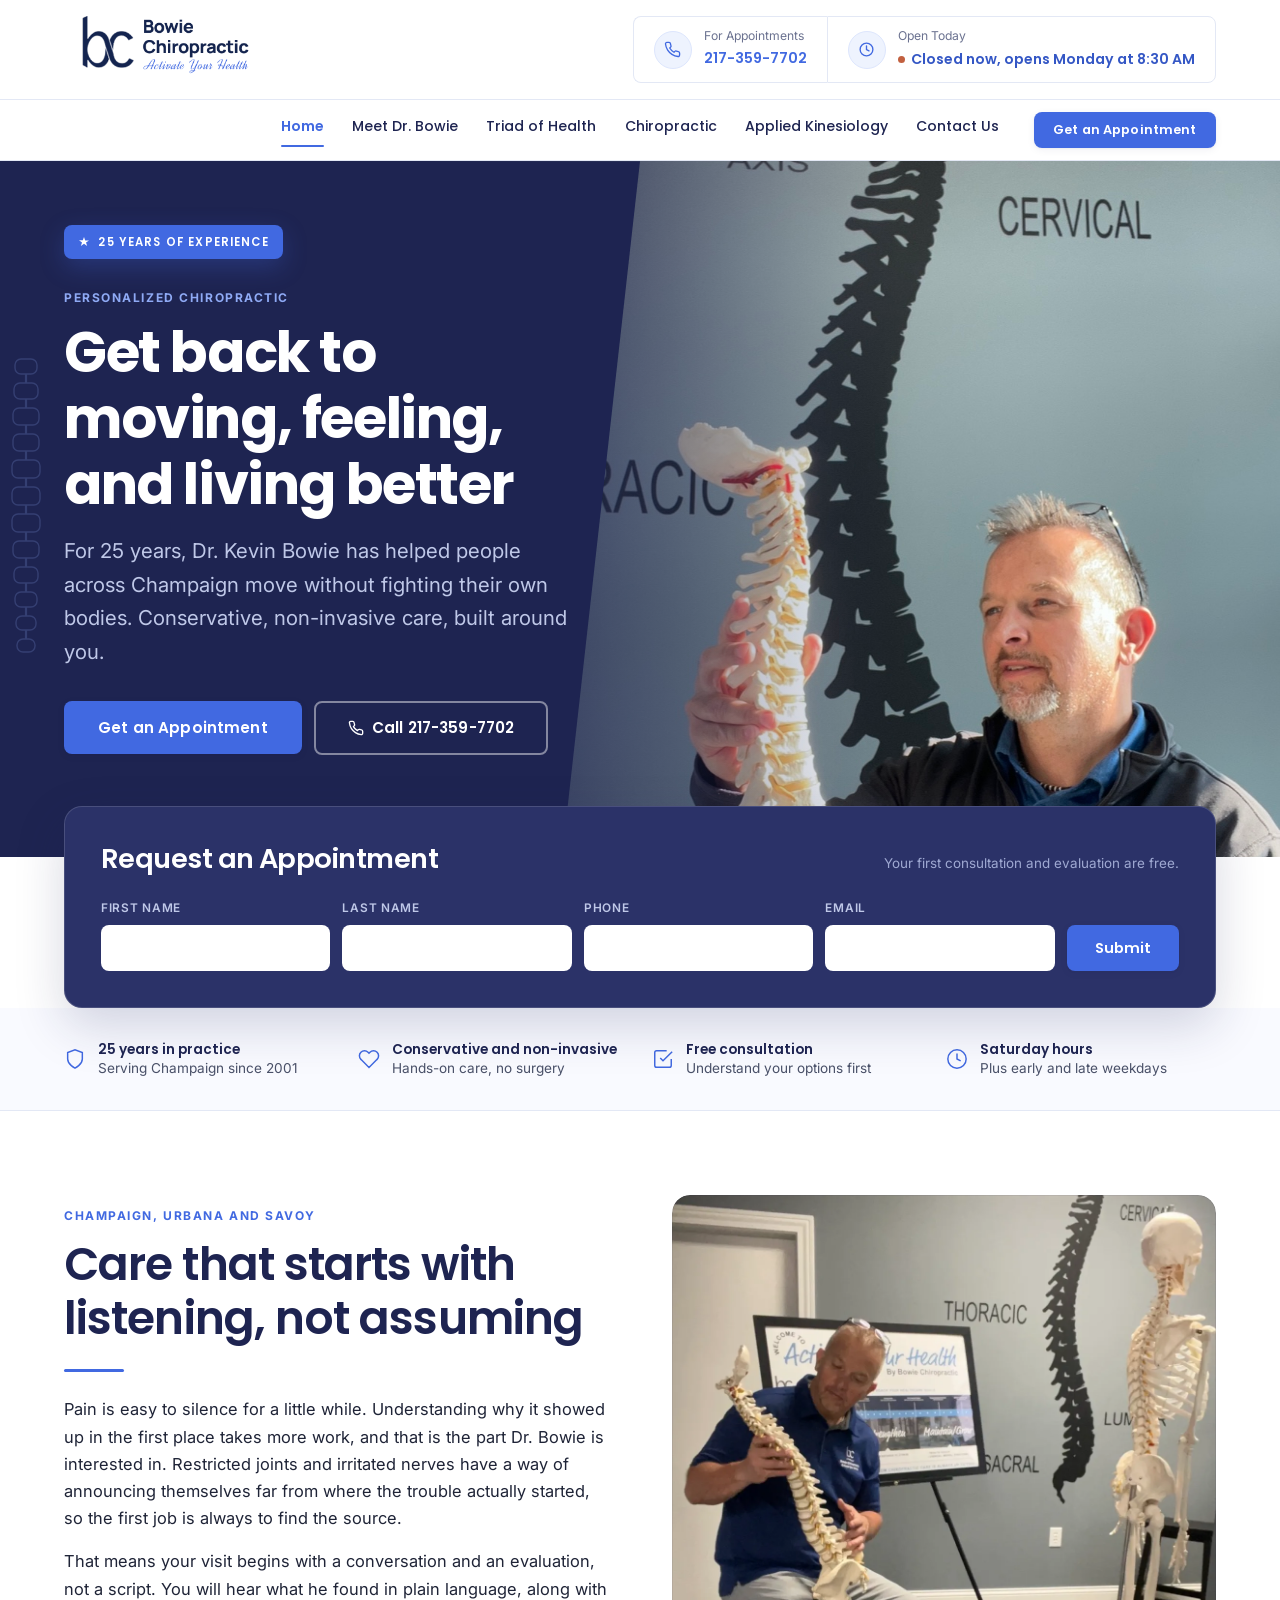
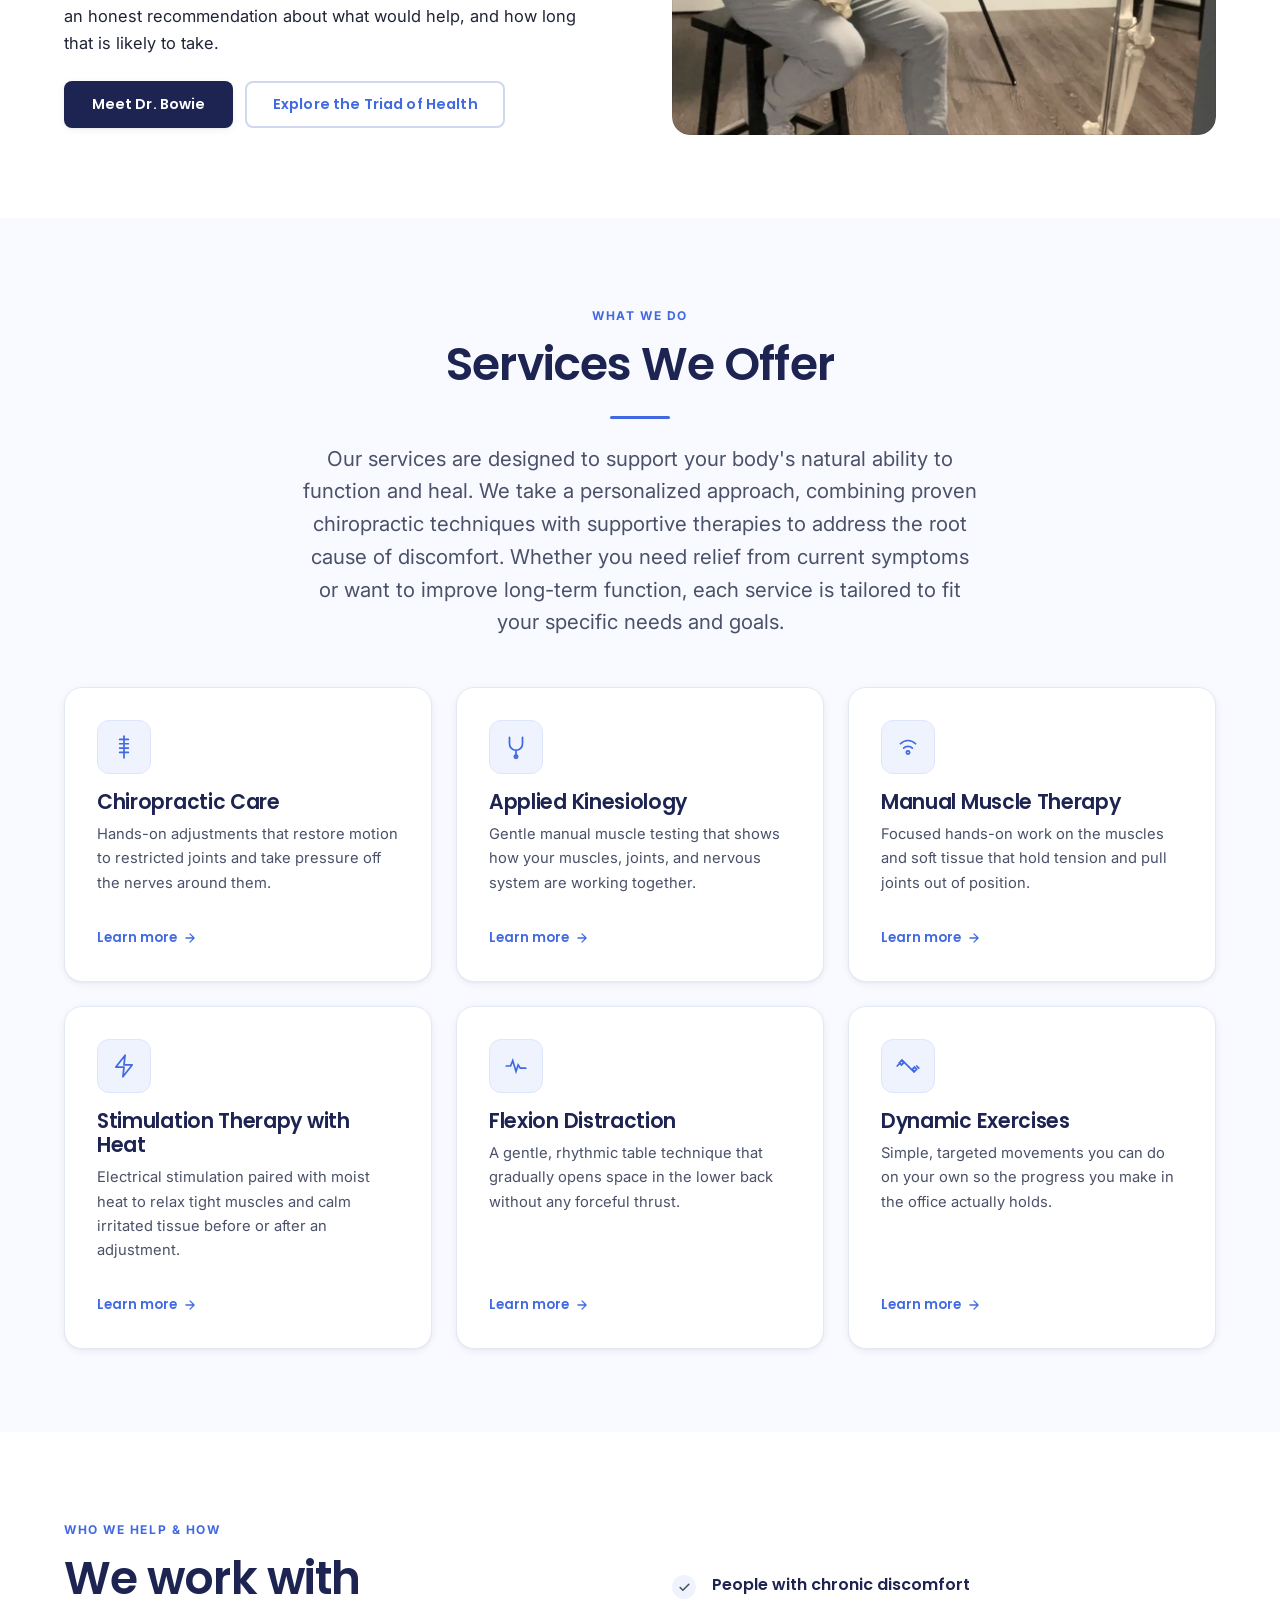
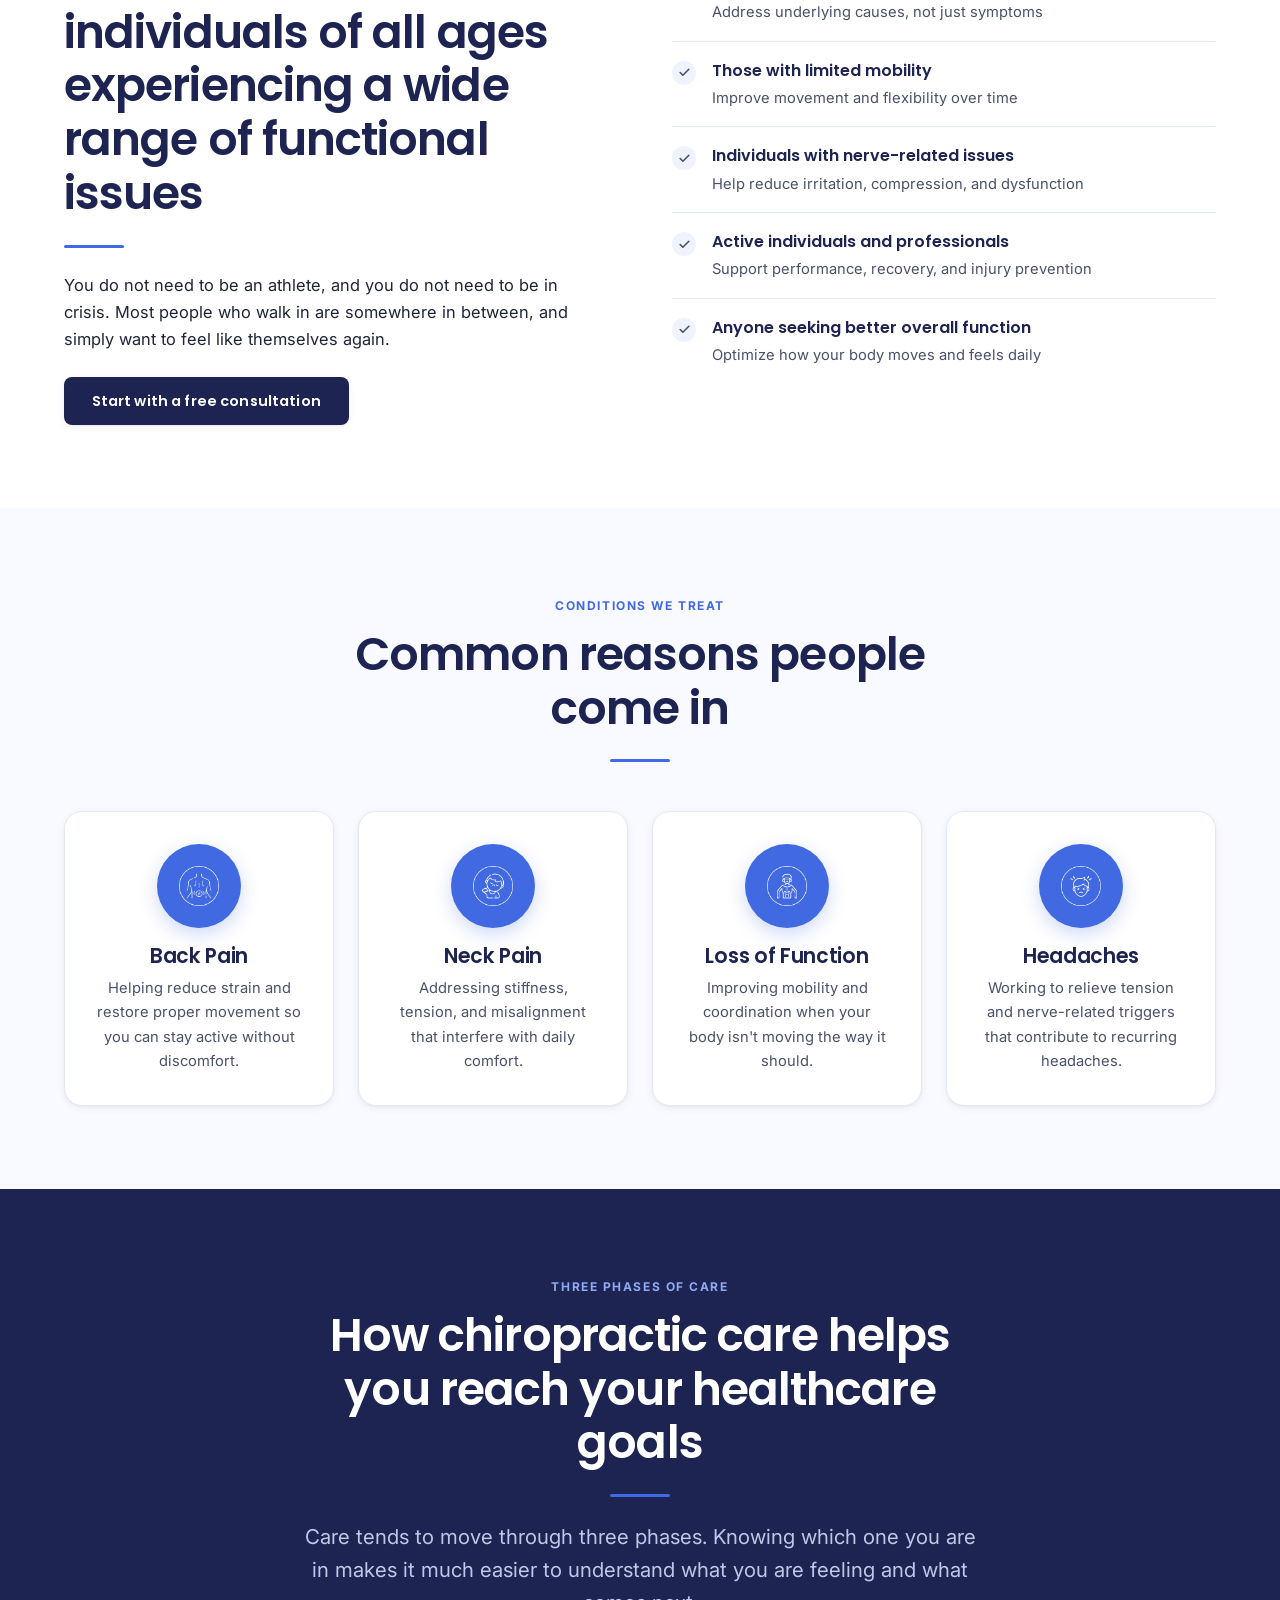
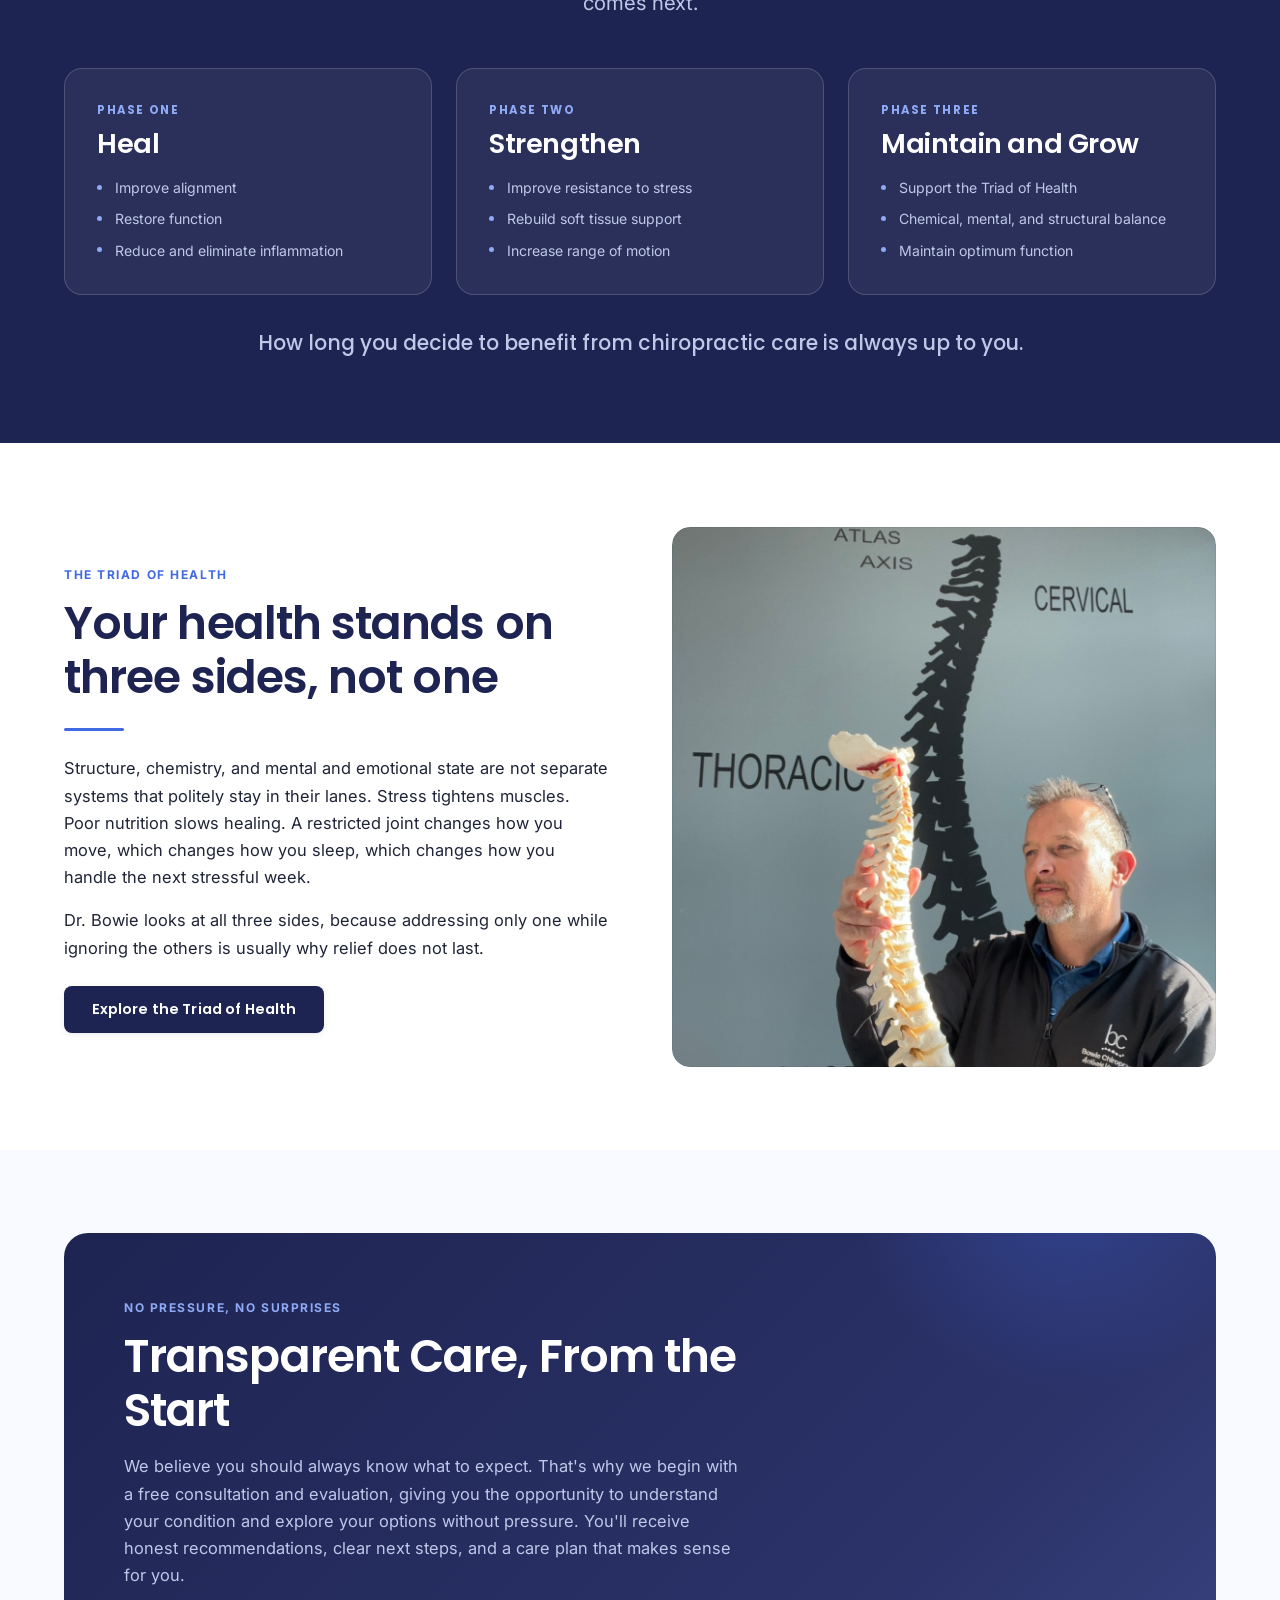
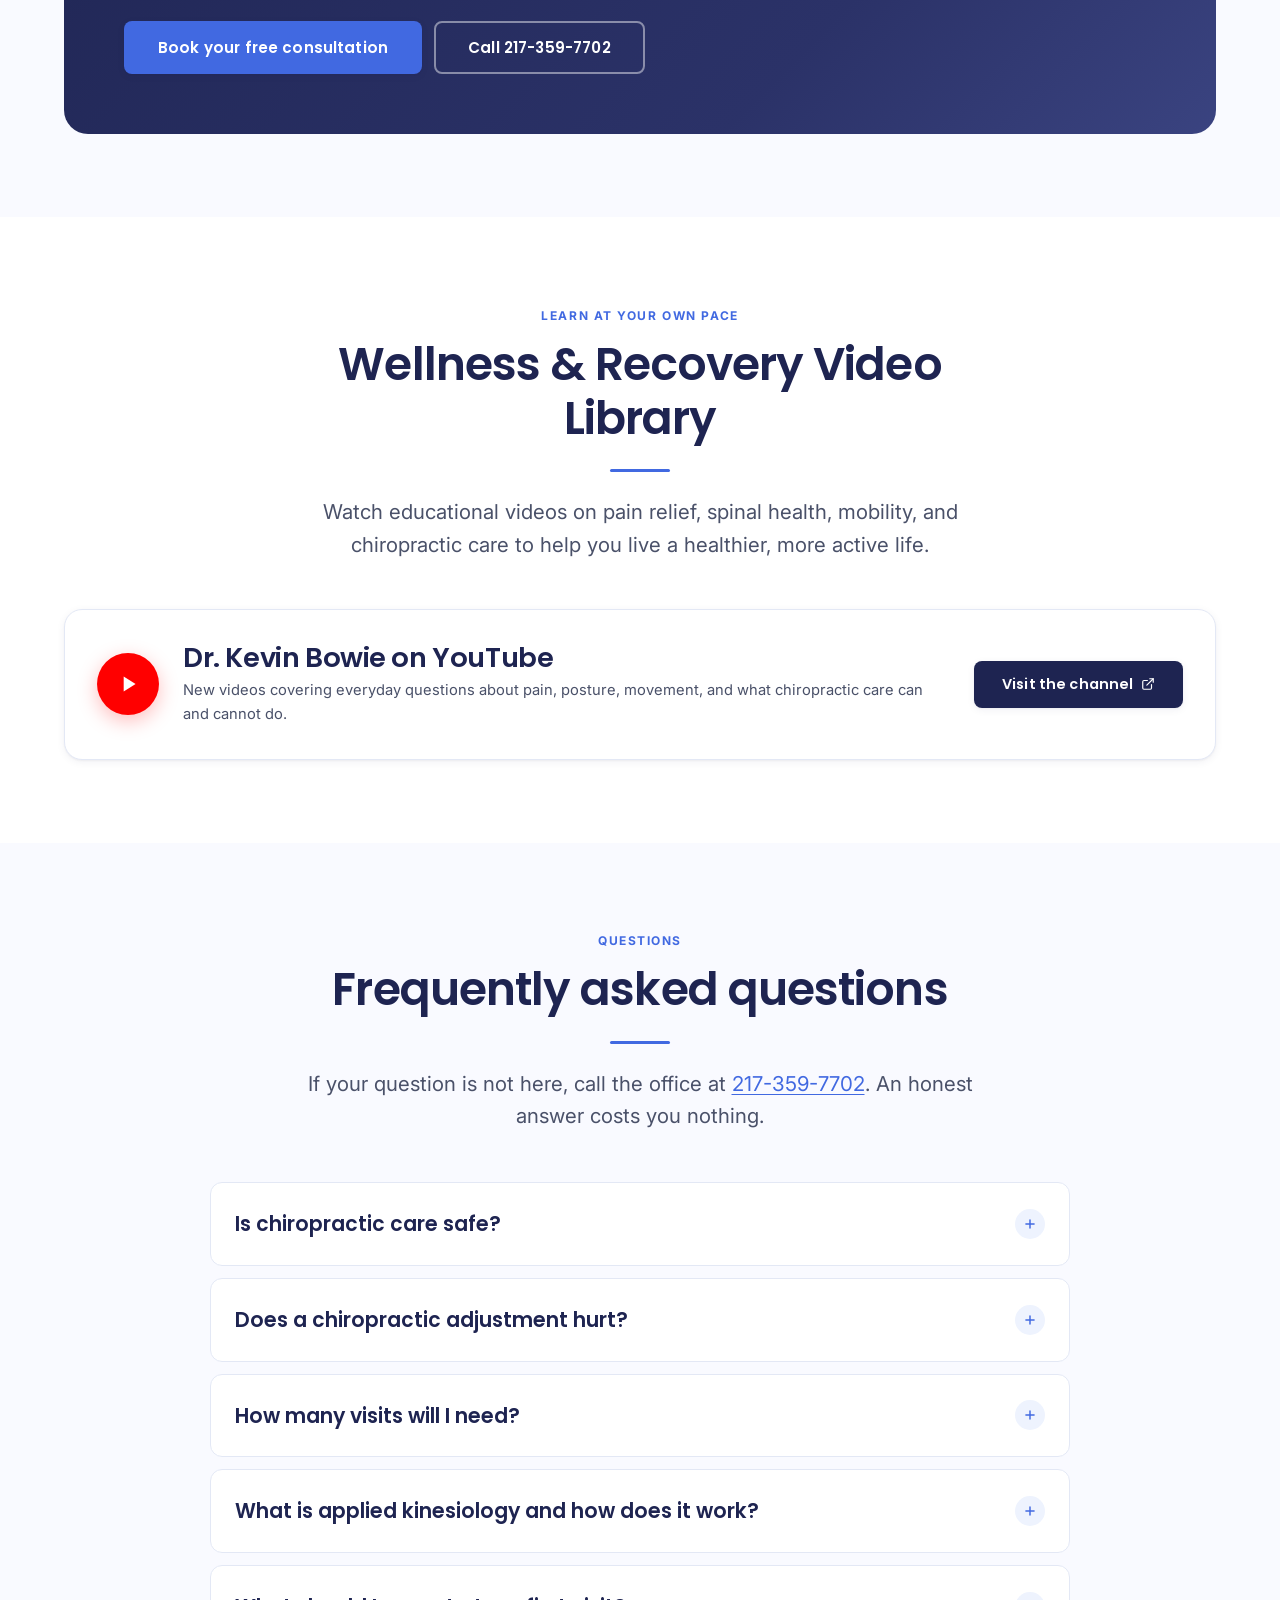
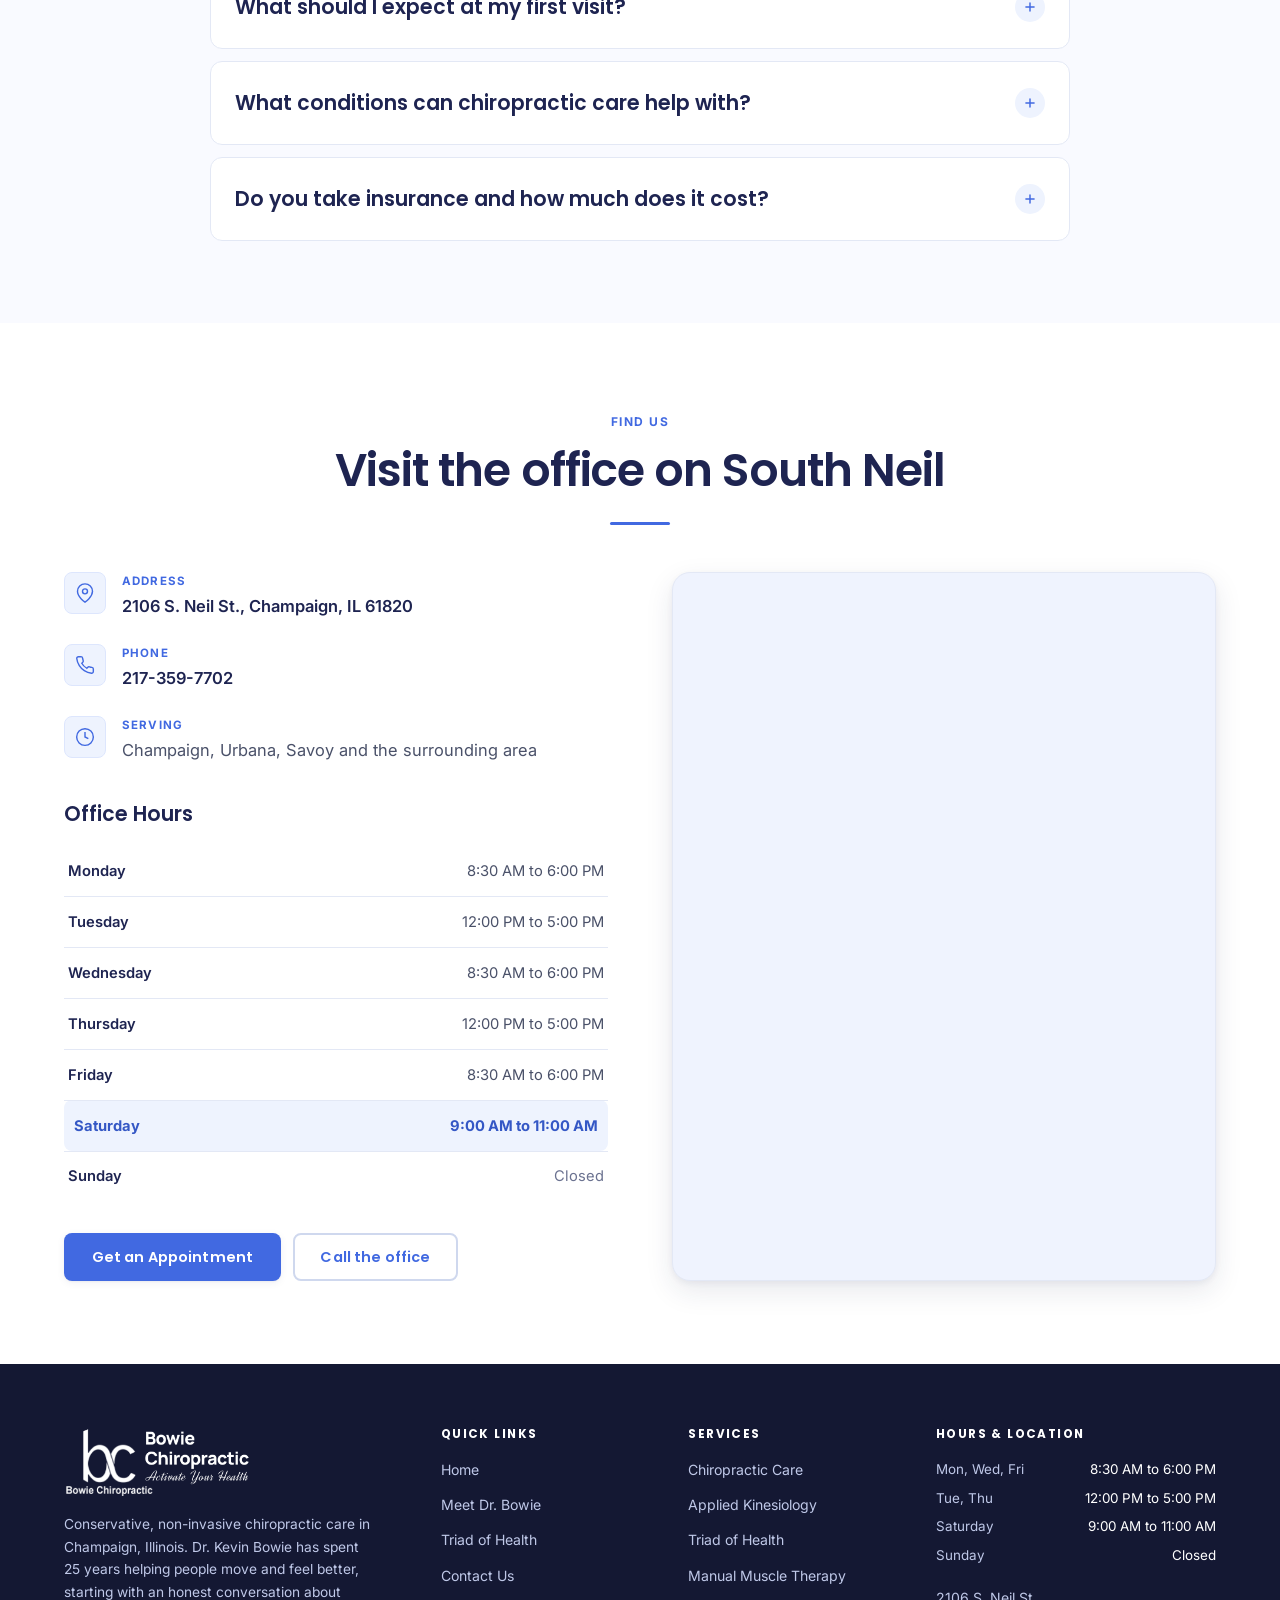
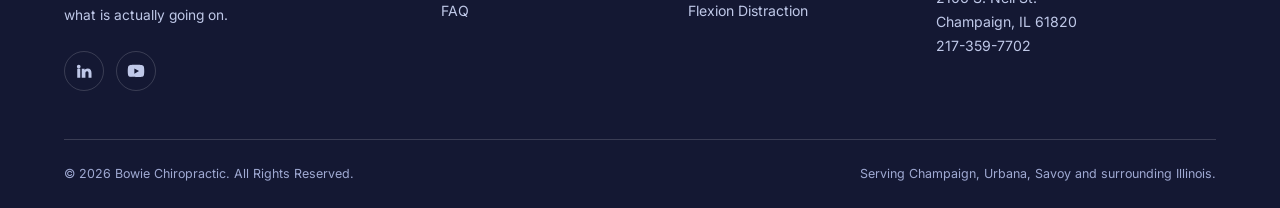
==== commit 044f982c: "Rebrand to the practice's real navy/royal-blue identity, fix visual bugs Design now follows bowiechi" ====
--- a/index.html
+++ b/index.html
@@ -35,19 +35,18 @@
 <meta name="twitter:description" content="Conservative, non-invasive chiropractic care in Champaign, IL. Dr. Kevin Bowie brings 25 years of experience.">
 <meta name="twitter:image" content="https://bowiechiropractic.com/images/og-image.jpg">
 
-<meta name="theme-color" content="#1E4034">
+<meta name="theme-color" content="#1E2451">
 <link rel="icon" href="images/logo.png">
 <link rel="apple-touch-icon" href="images/logo.png">
 
 <!-- Fonts -->
 <link rel="preconnect" href="https://fonts.googleapis.com">
 <link rel="preconnect" href="https://fonts.gstatic.com" crossorigin>
-<link rel="preload" as="style" href="https://fonts.googleapis.com/css2?family=Fraunces:ital,opsz,wght@0,9..144,400..700;1,9..144,400..700&family=Inter:wght@400..700&display=swap">
-<link rel="stylesheet" href="https://fonts.googleapis.com/css2?family=Fraunces:ital,opsz,wght@0,9..144,400..700;1,9..144,400..700&family=Inter:wght@400..700&display=swap" media="print" onload="this.media='all'">
-<noscript><link rel="stylesheet" href="https://fonts.googleapis.com/css2?family=Fraunces:ital,opsz,wght@0,9..144,400..700;1,9..144,400..700&family=Inter:wght@400..700&display=swap"></noscript>
+<link rel="stylesheet" href="https://fonts.googleapis.com/css2?family=Poppins:wght@400;500;600;700&family=Inter:wght@400..700&display=swap" media="print" onload="this.media='all'">
+<noscript><link rel="stylesheet" href="https://fonts.googleapis.com/css2?family=Poppins:wght@400;500;600;700&family=Inter:wght@400..700&display=swap"></noscript>
 
 <link rel="stylesheet" href="css/styles.css">
-<link rel="preload" as="image" href="images/hero-alt.webp" fetchpriority="high">
+<link rel="preload" as="image" href="images/clinic-1.jpeg" fetchpriority="high">
 
 <!--
   ADDRESS NOTE: 2106 S. Neil St. is used throughout this site and is confirmed by
@@ -228,53 +227,57 @@
   ]
 }
 </script>
+
+<script>
+/* Arm scroll reveals only when we can guarantee they get undone. Content is
+   visible by default in CSS; this adds the hidden state, and the timeout is a
+   failsafe so nothing can stay faded if main.js fails to load. */
+(function () {
+  var d = document.documentElement;
+  if (!("IntersectionObserver" in window)) { return; }
+  if (window.matchMedia && window.matchMedia("(prefers-reduced-motion: reduce)").matches) { return; }
+  d.classList.add("js-reveal");
+  window.setTimeout(function () {
+    var els = document.querySelectorAll(".reveal:not(.is-in)");
+    for (var i = 0; i < els.length; i++) { els[i].classList.add("is-in"); }
+  }, 1500);
+})();
+</script>
 </head>
 
 <body>
 <a class="skip-link" href="#main">Skip to main content</a>
 
-<!-- ===================== UTILITY BAR ===================== -->
-<div class="utility">
-  <div class="wrap utility__inner">
-    <p class="utility__item" style="margin:0;">
-      For Appointments
-      <a href="tel:+12173597702">217-359-7702</a>
-    </p>
-    <p class="status" data-status style="margin:0;">
-      <span class="status__dot" aria-hidden="true"></span>
-      <span class="status__text">Open today: Mon, Wed, Fri 8:30 AM to 6:00 PM</span>
-    </p>
-  </div>
-</div>
-
 <!-- ===================== HEADER ===================== -->
 <header class="header">
-  <div class="wrap header__inner">
-    <a class="logo" href="index.html" aria-label="Bowie Chiropractic, home">
-      <img src="images/logo.png" alt="Bowie Chiropractic, Activate Your Health" width="333" height="112" fetchpriority="high">
-    </a>
-
-    <nav class="nav" id="nav" aria-label="Main">
-      <ul class="nav__list">
-        <li><a class="nav__link" href="index.html" aria-current="page">Home</a></li>
-        <li><a class="nav__link" href="about.html">Meet Dr. Bowie</a></li>
-        <li><a class="nav__link" href="triad-of-health.html">Triad of Health</a></li>
-        <li><a class="nav__link" href="chiropractic.html">Chiropractic</a></li>
-        <li><a class="nav__link" href="applied-kinesiology.html">Applied Kinesiology</a></li>
-        <li><a class="nav__link" href="contact.html">Contact Us</a></li>
-      </ul>
-      <div class="nav__cta">
-        <a class="btn btn--gold" href="contact.html">Get an Appointment</a>
-        <a class="btn btn--ghost" href="tel:+12173597702">Call 217-359-7702</a>
-      </div>
-    </nav>
-
-    <div class="header__cta">
-      <a class="header__phone" href="tel:+12173597702">
-        <svg width="16" height="16" viewBox="0 0 24 24" fill="none" stroke="currentColor" stroke-width="2" stroke-linecap="round" stroke-linejoin="round" aria-hidden="true"><path d="M22 16.92v3a2 2 0 0 1-2.18 2 19.79 19.79 0 0 1-8.63-3.07 19.5 19.5 0 0 1-6-6 19.79 19.79 0 0 1-3.07-8.67A2 2 0 0 1 4.11 2h3a2 2 0 0 1 2 1.72c.13.96.36 1.9.7 2.81a2 2 0 0 1-.45 2.11L8.09 9.91a16 16 0 0 0 6 6l1.27-1.27a2 2 0 0 1 2.11-.45c.9.33 1.85.57 2.81.7A2 2 0 0 1 22 16.92z"/></svg>
-        <span>217-359-7702</span>
+
+  <!-- Row 1: logo + utility boxes -->
+  <div class="header__top">
+    <div class="wrap header__top-inner">
+      <a class="logo" href="index.html" aria-label="Bowie Chiropractic, home">
+        <img src="images/logo.png" alt="Bowie Chiropractic, Activate Your Health" width="333" height="112">
       </a>
-      <a class="btn btn--gold btn--sm" href="contact.html">Get an Appointment</a>
+
+      <div class="utility">
+        <div class="utility__box">
+          <span class="utility__icon" aria-hidden="true"><svg width="17" height="17" viewBox="0 0 24 24" fill="none" stroke="currentColor" stroke-width="1.9" stroke-linecap="round" stroke-linejoin="round" aria-hidden="true"><path d="M22 16.92v3a2 2 0 0 1-2.18 2 19.79 19.79 0 0 1-8.63-3.07 19.5 19.5 0 0 1-6-6 19.79 19.79 0 0 1-3.07-8.67A2 2 0 0 1 4.11 2h3a2 2 0 0 1 2 1.72c.13.96.36 1.9.7 2.81a2 2 0 0 1-.45 2.11L8.09 9.91a16 16 0 0 0 6 6l1.27-1.27a2 2 0 0 1 2.11-.45c.9.33 1.85.57 2.81.7A2 2 0 0 1 22 16.92z"/></svg></span>
+          <span>
+            <span class="utility__label">For Appointments</span>
+            <a class="utility__val" href="tel:+12173597702">217-359-7702</a>
+          </span>
+        </div>
+        <div class="utility__box">
+          <span class="utility__icon" aria-hidden="true"><svg width="17" height="17" viewBox="0 0 24 24" fill="none" stroke="currentColor" stroke-width="1.9" stroke-linecap="round" aria-hidden="true"><circle cx="12" cy="12" r="9"/><path d="M12 7v5l3.5 2"/></svg></span>
+          <span>
+            <span class="utility__label">Open Today</span>
+            <span class="status" data-status>
+              <span class="status__dot" aria-hidden="true"></span>
+              <span class="status__text">Mon, Wed, Fri 8:30 AM to 6:00 PM</span>
+            </span>
+          </span>
+        </div>
+      </div>
+
       <button class="burger" type="button" aria-label="Open menu" aria-expanded="false" aria-controls="nav">
         <span class="burger__box" aria-hidden="true"><span></span><span></span><span></span></span>
       </button>
@@ -282,43 +285,140 @@
   </div>
 </header>
 
+<!-- Nav bar: a sibling of <header>, not a child. A sticky element can only
+     stick inside its parent's box, and the short header would unstick it. -->
+<div class="header__bar">
+    <div class="wrap header__bar-inner">
+      <nav class="nav" id="nav" aria-label="Main">
+        <ul class="nav__list">
+          <li><a class="nav__link" href="index.html" aria-current="page">Home</a></li>
+          <li><a class="nav__link" href="about.html">Meet Dr. Bowie</a></li>
+          <li><a class="nav__link" href="triad-of-health.html">Triad of Health</a></li>
+          <li><a class="nav__link" href="chiropractic.html">Chiropractic</a></li>
+          <li><a class="nav__link" href="applied-kinesiology.html">Applied Kinesiology</a></li>
+          <li><a class="nav__link" href="contact.html">Contact Us</a></li>
+        </ul>
+        <div class="nav__cta">
+          <a class="btn btn--blue" href="contact.html">Get an Appointment</a>
+          <a class="btn btn--ghost" href="tel:+12173597702">Call 217-359-7702</a>
+        </div>
+      </nav>
+      <div class="header__book">
+        <a class="btn btn--blue btn--sm" href="contact.html">Get an Appointment</a>
+      </div>
+    </div>
+  </div>
+</div>
+
 <main id="main">
 
   <!-- ===================== HERO ===================== -->
   <section class="hero">
+    <!-- LCP image: JPEG, no lazy-loading, explicit dimensions. -->
+    <div class="hero__media">
+      <img src="images/clinic-1.jpeg"
+           alt="Dr. Kevin Bowie holding a model of the spine in front of a wall marked with the cervical, thoracic, lumbar and sacral regions"
+           width="1125" height="1469" fetchpriority="high" decoding="async">
+    </div>
+
     <div class="wrap hero__grid">
-      <div>
-        <p class="badge">
-          <svg width="13" height="13" viewBox="0 0 24 24" fill="currentColor" aria-hidden="true"><path d="M12 2l2.4 6.9H22l-6 4.3 2.3 7-6.3-4.6L5.7 20l2.3-7-6-4.3h7.6z"/></svg>
-          25 Years of Experience
-        </p>
-        <h1>Get back to moving, feeling, and living <em>better</em>.</h1>
-        <p class="hero__lede">
-          For 25 years, Dr. Kevin Bowie has helped people across Champaign move without
-          fighting their own bodies. His approach is conservative, non-invasive, and built
-          around you, because no two people arrive with the same history, the same goals,
-          or the same reason for being here.
-        </p>
-        <div class="btn-row">
-          <a class="btn btn--gold btn--lg" href="contact.html">Get an Appointment</a>
-          <a class="btn btn--ghost-light btn--lg" href="tel:+12173597702">
-            <svg width="16" height="16" viewBox="0 0 24 24" fill="none" stroke="currentColor" stroke-width="2" stroke-linecap="round" stroke-linejoin="round" aria-hidden="true"><path d="M22 16.92v3a2 2 0 0 1-2.18 2 19.79 19.79 0 0 1-8.63-3.07 19.5 19.5 0 0 1-6-6 19.79 19.79 0 0 1-3.07-8.67A2 2 0 0 1 4.11 2h3a2 2 0 0 1 2 1.72c.13.96.36 1.9.7 2.81a2 2 0 0 1-.45 2.11L8.09 9.91a16 16 0 0 0 6 6l1.27-1.27a2 2 0 0 1 2.11-.45c.9.33 1.85.57 2.81.7A2 2 0 0 1 22 16.92z"/></svg>
-            Call 217-359-7702
-          </a>
-        </div>
-      </div>
-
-      <div class="hero__media">
-        <img src="images/hero-alt.webp"
-             alt="Dr. Kevin Bowie standing in the Bowie Chiropractic office beside a spinal model and his Activate Your Health display board"
-             width="1125" height="1486" fetchpriority="high" decoding="async">
-        <div class="hero__card">
-          <strong>Free consultation</strong>
-          <p>Every plan of care starts with an evaluation, so you know what is going on before you decide anything.</p>
-        </div>
-      </div>
-    </div>
-  </section>
+      <div class="hero__panel">
+        <!-- Decorative vertebrae column, echoes the original site's accent -->
+        <svg class="hero__spine" viewBox="0 0 40 312" fill="none" stroke="currentColor" stroke-width="1.4" aria-hidden="true" focusable="false">
+          <g>
+            <rect x="9" y="6"   width="22" height="15" rx="6"/>
+            <rect x="8" y="30"  width="24" height="16" rx="6"/>
+            <rect x="7" y="55"  width="26" height="17" rx="6"/>
+            <rect x="7" y="81"  width="26" height="17" rx="6"/>
+            <rect x="6" y="107" width="28" height="18" rx="6"/>
+            <rect x="6" y="134" width="28" height="18" rx="6"/>
+            <rect x="6" y="161" width="28" height="18" rx="6"/>
+            <rect x="7" y="188" width="26" height="17" rx="6"/>
+            <rect x="8" y="214" width="24" height="16" rx="6"/>
+            <rect x="9" y="239" width="22" height="15" rx="6"/>
+            <rect x="10" y="263" width="20" height="14" rx="6"/>
+            <rect x="11" y="286" width="18" height="13" rx="6"/>
+          </g>
+          <path d="M20 21v9M20 46v9M20 72v9M20 98v9M20 125v9M20 152v9M20 179v9M20 205v9M20 230v9M20 254v9M20 277v9" stroke-width="2.2"/>
+        </svg>
+
+        <div class="hero__panel-inner">
+          <p class="badge">
+            <svg width="12" height="12" viewBox="0 0 24 24" fill="currentColor" aria-hidden="true"><path d="M12 2l2.4 6.9H22l-6 4.3 2.3 7-6.3-4.6L5.7 20l2.3-7-6-4.3h7.6z"/></svg>
+            25 Years of Experience
+          </p>
+          <p class="eyebrow">Personalized Chiropractic</p>
+          <h1>Get back to moving, feeling, and living better</h1>
+          <p class="hero__lede">
+            For 25 years, Dr. Kevin Bowie has helped people across Champaign move without
+            fighting their own bodies. Conservative, non-invasive care, built around you.
+          </p>
+          <div class="btn-row">
+            <a class="btn btn--blue btn--lg" href="contact.html">Get an Appointment</a>
+            <a class="btn btn--ghost-light btn--lg" href="tel:+12173597702">
+              <svg width="16" height="16" viewBox="0 0 24 24" fill="none" stroke="currentColor" stroke-width="2" stroke-linecap="round" stroke-linejoin="round" aria-hidden="true"><path d="M22 16.92v3a2 2 0 0 1-2.18 2 19.79 19.79 0 0 1-8.63-3.07 19.5 19.5 0 0 1-6-6 19.79 19.79 0 0 1-3.07-8.67A2 2 0 0 1 4.11 2h3a2 2 0 0 1 2 1.72c.13.96.36 1.9.7 2.81a2 2 0 0 1-.45 2.11L8.09 9.91a16 16 0 0 0 6 6l1.27-1.27a2 2 0 0 1 2.11-.45c.9.33 1.85.57 2.81.7A2 2 0 0 1 22 16.92z"/></svg>
+              Call 217-359-7702
+            </a>
+          </div>
+        </div>
+      </div>
+      <div aria-hidden="true"></div>
+    </div>
+  </section>
+
+  <!-- ===================== REQUEST AN APPOINTMENT ===================== -->
+  <div class="appt-wrap">
+    <div class="wrap">
+      <section class="appt" id="request" aria-labelledby="appt-title">
+        <div class="appt__head">
+          <h2 id="appt-title">Request an Appointment</h2>
+          <p class="appt__note">Your first consultation and evaluation are free.</p>
+        </div>
+
+        <!--
+          ============================================================
+          TODO, BEFORE LAUNCH: connect this form to a real handler.
+          It does not send anywhere yet. js/main.js intercepts the submit
+          and shows a "not connected" notice so nobody believes a request
+          went through when it did not.
+
+          OPTION A, Formspree (any host):
+            action="https://formspree.io/f/YOUR_FORM_ID" method="POST"
+            then remove data-contact-form.
+          OPTION B, Netlify Forms (Netlify only):
+            add  netlify  and  name="appointment", uncomment the honeypot,
+            then remove data-contact-form.
+          OPTION C, booking link:
+            replace the form with a button pointing at the scheduler.
+
+          Send a test and confirm it arrives before going live.
+          ============================================================
+        -->
+        <form class="appt__grid" data-contact-form novalidate>
+          <!-- <p hidden><label>Do not fill this out: <input name="bot-field"></label></p> -->
+          <div class="field">
+            <label for="appt-first">First Name</label>
+            <input type="text" id="appt-first" name="first-name" autocomplete="given-name" required>
+          </div>
+          <div class="field">
+            <label for="appt-last">Last Name</label>
+            <input type="text" id="appt-last" name="last-name" autocomplete="family-name" required>
+          </div>
+          <div class="field">
+            <label for="appt-phone">Phone</label>
+            <input type="tel" id="appt-phone" name="phone" autocomplete="tel" inputmode="tel" required>
+          </div>
+          <div class="field">
+            <label for="appt-email">Email</label>
+            <input type="email" id="appt-email" name="email" autocomplete="email" required>
+          </div>
+          <button class="btn btn--blue appt__submit" type="submit">Submit</button>
+
+          <p class="appt__status" data-form-status hidden tabindex="-1" role="status"></p>
+        </form>
+      </section>
+    </div>
+  </div>
 
   <!-- ===================== TRUST BAR ===================== -->
   <section class="trust" aria-label="Why patients choose Bowie Chiropractic">
@@ -343,7 +443,7 @@
   </section>
 
   <!-- ===================== INTRO / MEET ===================== -->
-  <section class="section section--cream">
+  <section class="section section--white">
     <div class="wrap split split--media-right">
       <div class="split__media reveal">
         <div class="media-frame">
@@ -369,7 +469,7 @@
           about what would help, and how long that is likely to take.
         </p>
         <div class="btn-row" style="margin-top:1.5rem;">
-          <a class="btn btn--green" href="about.html">Meet Dr. Bowie</a>
+          <a class="btn btn--navy" href="about.html">Meet Dr. Bowie</a>
           <a class="btn btn--ghost" href="triad-of-health.html">Explore the Triad of Health</a>
         </div>
       </div>
@@ -377,7 +477,7 @@
   </section>
 
   <!-- ===================== SERVICES ===================== -->
-  <section class="section section--sand" id="services">
+  <section class="section section--tint" id="services">
     <div class="wrap">
       <div class="section-head section-head--center reveal">
         <p class="eyebrow">What We Do</p>
@@ -463,7 +563,7 @@
   </section>
 
   <!-- ===================== WHO WE HELP ===================== -->
-  <section class="section section--cream">
+  <section class="section section--white">
     <div class="wrap split">
       <div class="reveal">
         <p class="eyebrow">Who We Help &amp; How</p>
@@ -474,7 +574,7 @@
           who walk in are somewhere in between, and simply want to feel like themselves again.
         </p>
         <div class="btn-row" style="margin-top:1.5rem;">
-          <a class="btn btn--green" href="contact.html">Start with a free consultation</a>
+          <a class="btn btn--navy" href="contact.html">Start with a free consultation</a>
         </div>
       </div>
 
@@ -504,7 +604,7 @@
   </section>
 
   <!-- ===================== CONDITIONS ===================== -->
-  <section class="section section--sand">
+  <section class="section section--tint">
     <div class="wrap">
       <div class="section-head section-head--center reveal">
         <p class="eyebrow">Conditions We Treat</p>
@@ -553,7 +653,7 @@
     Content transcribed from Dr. Bowie's own "Three Phases of Care" display board
     in the office (see images/clinic-2.jpeg). Kept faithful to his wording.
   -->
-  <section class="section section--green">
+  <section class="section section--navy">
     <div class="wrap">
       <div class="section-head section-head--center reveal">
         <p class="eyebrow">Three Phases of Care</p>
@@ -602,7 +702,7 @@
   </section>
 
   <!-- ===================== TRIAD TEASER ===================== -->
-  <section class="section section--cream">
+  <section class="section section--white">
     <div class="wrap split split--media-right">
       <div class="split__media reveal">
         <div class="media-frame">
@@ -627,14 +727,14 @@
           others is usually why relief does not last.
         </p>
         <div class="btn-row" style="margin-top:1.5rem;">
-          <a class="btn btn--green" href="triad-of-health.html">Explore the Triad of Health</a>
+          <a class="btn btn--navy" href="triad-of-health.html">Explore the Triad of Health</a>
         </div>
       </div>
     </div>
   </section>
 
   <!-- ===================== TRANSPARENT CARE BAND ===================== -->
-  <section class="section section--sand">
+  <section class="section section--tint">
     <div class="wrap">
       <div class="band reveal">
         <div class="band__inner">
@@ -647,7 +747,7 @@
             recommendations, clear next steps, and a care plan that makes sense for you.
           </p>
           <div class="btn-row">
-            <a class="btn btn--gold btn--lg" href="contact.html">Book your free consultation</a>
+            <a class="btn btn--blue btn--lg" href="contact.html">Book your free consultation</a>
             <a class="btn btn--ghost-light btn--lg" href="tel:+12173597702">Call 217-359-7702</a>
           </div>
         </div>
@@ -656,7 +756,7 @@
   </section>
 
   <!-- ===================== VIDEO LIBRARY ===================== -->
-  <section class="section section--cream">
+  <section class="section section--white">
     <div class="wrap">
       <div class="section-head section-head--center reveal">
         <p class="eyebrow">Learn at Your Own Pace</p>
@@ -676,7 +776,7 @@
           <h3>Dr. Kevin Bowie on YouTube</h3>
           <p>New videos covering everyday questions about pain, posture, movement, and what chiropractic care can and cannot do.</p>
         </div>
-        <a class="btn btn--green" href="https://www.youtube.com/@DrKevinBowie-j4e" target="_blank" rel="noopener noreferrer">
+        <a class="btn btn--navy" href="https://www.youtube.com/@DrKevinBowie-j4e" target="_blank" rel="noopener noreferrer">
           Visit the channel
           <span class="sr-only">(opens in a new tab)</span>
           <svg width="14" height="14" viewBox="0 0 24 24" fill="none" stroke="currentColor" stroke-width="2" stroke-linecap="round" stroke-linejoin="round" aria-hidden="true"><path d="M18 13v6a2 2 0 0 1-2 2H5a2 2 0 0 1-2-2V8a2 2 0 0 1 2-2h6"/><path d="M15 3h6v6"/><path d="M10 14L21 3"/></svg>
@@ -686,7 +786,7 @@
   </section>
 
   <!-- ===================== FAQ ===================== -->
-  <section class="section section--sand" id="faq">
+  <section class="section section--tint" id="faq">
     <div class="wrap">
       <div class="section-head section-head--center reveal">
         <p class="eyebrow">Questions</p>
@@ -828,7 +928,7 @@
   </section>
 
   <!-- ===================== LOCATION ===================== -->
-  <section class="section section--cream" id="location">
+  <section class="section section--white" id="location">
     <div class="wrap">
       <div class="section-head section-head--center reveal">
         <p class="eyebrow">Find Us</p>
@@ -884,7 +984,7 @@
           </table>
 
           <div class="btn-row" style="margin-top:2rem;">
-            <a class="btn btn--gold" href="contact.html">Get an Appointment</a>
+            <a class="btn btn--blue" href="contact.html">Get an Appointment</a>
             <a class="btn btn--ghost" href="tel:+12173597702">Call the office</a>
           </div>
         </div>
--- a/css/styles.css
+++ b/css/styles.css
@@ -1,59 +1,63 @@
 /* ==========================================================================
    Bowie Chiropractic - Design System
    Single stylesheet, no build step.
-   Palette: deep pine green primary, warm gold accent, cream/sand grounds.
-   NOTE: the logo mark is navy blue, so the header sits on cream (where navy
-   reads cleanly) and green carries the footer, bands, and accents.
+
+   Brand: deep navy #1E2451 primary, royal blue #4169E1 accent, white and
+   very light blue-grey grounds. Matches the practice's real identity
+   (navy logo mark, "Activate Your Health" script tagline).
+
+   Contrast note: royal #4169E1 clears AA on white (4.85:1) but NOT on navy
+   (3.04:1). Use --blue-on-dark for any blue text sitting on a navy ground.
    ========================================================================== */
 
 /* --------------------------------------------------------------------------
    1. Tokens
    -------------------------------------------------------------------------- */
 :root {
-  /* Pine green */
-  --green-900: #0E241C;
-  --green-800: #153327;
-  --green-700: #1E4034; /* primary */
-  --green-600: #2C5748;
-  --green-500: #3E6E5C;
-  --green-100: #E3EDE8;
-
-  /* Warm gold */
-  --gold-500: #C9992E; /* decorative fills, button grounds */
-  --gold-600: #A87A22;
-  --gold-ink:  #7A5712; /* gold TEXT on light grounds (AA safe) */
-  --gold-on-dark: #E0B94F; /* gold TEXT on green grounds (AA safe) */
+  /* Navy */
+  --navy-900: #141833;
+  --navy-800: #191E43;
+  --navy: #1E2451;      /* primary */
+  --navy-600: #2B3268;
+  --navy-500: #3A4380;
+
+  /* Royal blue */
+  --blue: #4169E1;          /* accent, buttons, links on white (4.85:1) */
+  --blue-600: #3457C5;      /* hover / stronger text (6.33:1) */
+  --blue-on-dark: #8FAAF5;  /* blue text on navy (6.48:1) */
+  --blue-50: #EEF3FE;       /* icon tint */
+  --blue-100: #DDE6FD;
 
   /* Grounds */
-  --cream: #FBF8F2;
-  --sand: #F4EDE1;
-  --sand-deep: #EADFCC;
   --white: #FFFFFF;
+  --tint: #F9FAFF;   /* very light blue-grey */
+  --tint-2: #EFF3FE;
 
   /* Ink */
-  --ink: #22262B;
-  --ink-soft: #4A5158;
-  --ink-mute: #6B7280;
-  --ink-on-dark: #EAF1ED;
-  --ink-on-dark-soft: #B9CCC3;
-  --ink-on-dark-mute: #8FA79C; /* AA on green-900 (6.35:1); --ink-mute is not */
+  --ink: #1F2437;         /* 15.4:1 on white */
+  --ink-soft: #4A5169;    /* 7.9:1 */
+  --ink-mute: #6B7290;    /* 4.7:1 */
+  --ink-on-dark: #EEF2FF;
+  --ink-on-dark-soft: #BFC8E8;
+  --ink-on-dark-mute: #9FA9D2;
 
   /* Lines */
-  --line: #E3DDD0;
-  --line-dark: rgba(255, 255, 255, 0.14);
+  --line: #E3E8F5;
+  --line-strong: #CFD8EE;
+  --line-dark: rgba(255, 255, 255, 0.16);
 
   /* Type */
-  --font-display: "Fraunces", Georgia, "Times New Roman", serif;
+  --font-display: "Poppins", -apple-system, BlinkMacSystemFont, "Segoe UI", sans-serif;
   --font-body: "Inter", -apple-system, BlinkMacSystemFont, "Segoe UI", Roboto, sans-serif;
 
   /* Scale */
-  --step--1: clamp(0.83rem, 0.8rem + 0.15vw, 0.9rem);
-  --step-0: clamp(1rem, 0.96rem + 0.2vw, 1.075rem);
-  --step-1: clamp(1.2rem, 1.12rem + 0.4vw, 1.4rem);
-  --step-2: clamp(1.45rem, 1.3rem + 0.75vw, 1.85rem);
-  --step-3: clamp(1.75rem, 1.5rem + 1.25vw, 2.4rem);
-  --step-4: clamp(2.05rem, 1.65rem + 2vw, 3.1rem);
-  --step-5: clamp(2.4rem, 1.8rem + 3vw, 3.9rem);
+  --step--1: clamp(0.8rem, 0.78rem + 0.12vw, 0.86rem);
+  --step-0: clamp(0.97rem, 0.94rem + 0.16vw, 1.03rem);
+  --step-1: clamp(1.12rem, 1.06rem + 0.3vw, 1.28rem);
+  --step-2: clamp(1.35rem, 1.22rem + 0.6vw, 1.7rem);
+  --step-3: clamp(1.6rem, 1.4rem + 1vw, 2.2rem);
+  --step-4: clamp(1.9rem, 1.55rem + 1.7vw, 2.85rem);
+  --step-5: clamp(2.2rem, 1.7rem + 2.6vw, 3.5rem);
 
   /* Space */
   --sp-1: 0.25rem;
@@ -65,39 +69,37 @@
   --sp-7: 3rem;
   --sp-8: 4rem;
   --sp-9: 6rem;
-  --sp-10: 8rem;
 
   /* Radius */
   --r-sm: 8px;
-  --r-md: 14px;
-  --r-lg: 20px;
-  --r-xl: 28px;
+  --r-md: 12px;
+  --r-lg: 18px;
+  --r-xl: 24px;
   --r-pill: 999px;
 
-  /* Shadow */
-  --sh-1: 0 1px 2px rgba(14, 36, 28, 0.04), 0 2px 8px rgba(14, 36, 28, 0.05);
-  --sh-2: 0 2px 4px rgba(14, 36, 28, 0.05), 0 8px 24px rgba(14, 36, 28, 0.08);
-  --sh-3: 0 12px 40px rgba(14, 36, 28, 0.14);
+  /* Shadow (cool-tinted to sit with the blue palette) */
+  --sh-1: 0 1px 2px rgba(30, 36, 81, 0.05), 0 2px 8px rgba(30, 36, 81, 0.06);
+  --sh-2: 0 2px 6px rgba(30, 36, 81, 0.06), 0 10px 28px rgba(30, 36, 81, 0.10);
+  --sh-3: 0 18px 50px rgba(30, 36, 81, 0.18);
+  --sh-blue: 0 8px 24px rgba(65, 105, 225, 0.28);
 
   --wrap: 1200px;
-  --wrap-narrow: 760px;
-  --header-h: 76px;
+  --wrap-narrow: 780px;
+  --nav-h: 60px;
   --ease: cubic-bezier(0.22, 1, 0.36, 1);
 }
 
 /* --------------------------------------------------------------------------
    2. Reset / base
    -------------------------------------------------------------------------- */
-*,
-*::before,
-*::after { box-sizing: border-box; }
+*, *::before, *::after { box-sizing: border-box; }
 
 html {
   scroll-behavior: smooth;
   -webkit-text-size-adjust: 100%;
-  scroll-padding-top: calc(var(--header-h) + 24px);
-  /* `clip` not `hidden`: it contains the parked off-canvas drawer without
-     making the root a scroll container, so the sticky header still works. */
+  scroll-padding-top: calc(var(--nav-h) + 24px);
+  /* `clip` not `hidden`: contains the parked off-canvas drawer without making
+     the root a scroll container, which would break the sticky nav. */
   overflow-x: clip;
 }
 
@@ -107,45 +109,40 @@
   font-size: var(--step-0);
   line-height: 1.65;
   color: var(--ink);
-  background: var(--cream);
+  background: var(--white);
   -webkit-font-smoothing: antialiased;
   text-rendering: optimizeLegibility;
-  /* No overflow-x:hidden here on purpose. It turns <body> into a scroll
-     container, which breaks the sticky header. The off-canvas drawer is kept
-     out of the layout with visibility:hidden instead. */
 }
 
 h1, h2, h3, h4 {
   font-family: var(--font-display);
   font-weight: 600;
-  line-height: 1.14;
+  line-height: 1.18;
   letter-spacing: -0.015em;
-  color: var(--green-900);
+  color: var(--navy);
   margin: 0 0 var(--sp-4);
-  font-variation-settings: "SOFT" 0, "WONK" 0;
-}
-
-h1 { font-size: var(--step-5); }
-h2 { font-size: var(--step-4); }
+}
+
+h1 { font-size: var(--step-5); font-weight: 700; letter-spacing: -0.025em; }
+h2 { font-size: var(--step-4); letter-spacing: -0.02em; }
 h3 { font-size: var(--step-2); }
 h4 { font-size: var(--step-1); }
 
 p { margin: 0 0 var(--sp-4); }
 p:last-child { margin-bottom: 0; }
 
-a { color: var(--green-700); text-decoration-thickness: 1px; text-underline-offset: 3px; }
-a:hover { color: var(--gold-ink); }
+a { color: var(--blue); text-decoration-thickness: 1px; text-underline-offset: 3px; }
+a:hover { color: var(--blue-600); }
 
 img { max-width: 100%; height: auto; display: block; }
 
 ul, ol { margin: 0 0 var(--sp-4); padding-left: 1.25rem; }
 li { margin-bottom: var(--sp-2); }
 
-strong { font-weight: 650; color: var(--green-900); }
-
-/* Focus: visible and consistent */
+strong { font-weight: 650; color: var(--navy); }
+
 :focus-visible {
-  outline: 3px solid var(--gold-500);
+  outline: 3px solid var(--blue);
   outline-offset: 3px;
   border-radius: 4px;
 }
@@ -155,16 +152,13 @@
   left: -9999px;
   top: 0;
   z-index: 200;
-  background: var(--green-700);
+  background: var(--navy);
   color: var(--white);
   padding: var(--sp-3) var(--sp-5);
   border-radius: 0 0 var(--r-sm) 0;
   font-weight: 600;
 }
-.skip-link:focus {
-  left: 0;
-  color: var(--white);
-}
+.skip-link:focus { left: 0; color: var(--white); }
 
 .sr-only {
   position: absolute;
@@ -187,18 +181,17 @@
 }
 .wrap--narrow { max-width: var(--wrap-narrow); }
 
-.section { padding-block: clamp(3.5rem, 7vw, 6.5rem); }
-.section--tight { padding-block: clamp(2.5rem, 5vw, 4rem); }
-.section--cream { background: var(--cream); }
-.section--sand { background: var(--sand); }
+.section { padding-block: clamp(3.5rem, 6.5vw, 6rem); }
+.section--tight { padding-block: clamp(2.5rem, 4.5vw, 3.5rem); }
 .section--white { background: var(--white); }
-.section--green {
-  background: var(--green-800);
+.section--tint { background: var(--tint); }
+.section--navy {
+  background: var(--navy);
   color: var(--ink-on-dark);
 }
-.section--green h2,
-.section--green h3 { color: var(--white); }
-.section--green p { color: var(--ink-on-dark-soft); }
+.section--navy h2,
+.section--navy h3 { color: var(--white); }
+.section--navy p { color: var(--ink-on-dark-soft); }
 
 /* --------------------------------------------------------------------------
    4. Type helpers
@@ -208,39 +201,35 @@
   font-family: var(--font-body);
   font-size: 0.75rem;
   font-weight: 700;
-  letter-spacing: 0.14em;
+  letter-spacing: 0.13em;
   text-transform: uppercase;
-  color: var(--gold-ink);
+  color: var(--blue);
   margin-bottom: var(--sp-3);
 }
-/* Any eyebrow sitting on a green ground must use the lighter gold.
-   --gold-ink is for light grounds only (it is ~2:1 on green). */
-.section--green .eyebrow,
+/* Any eyebrow on a navy ground: royal blue is only 3:1 there. */
+.section--navy .eyebrow,
 .page-hero .eyebrow,
 .band .eyebrow,
-.hero .eyebrow { color: var(--gold-500); }
+.hero .eyebrow { color: var(--blue-on-dark); }
 
 .lede {
   font-size: var(--step-1);
-  line-height: 1.55;
+  line-height: 1.6;
   color: var(--ink-soft);
 }
-.section--green .lede { color: var(--ink-on-dark-soft); }
+.section--navy .lede { color: var(--ink-on-dark-soft); }
 
 .section-head {
   max-width: 68ch;
   margin-bottom: var(--sp-7);
 }
-.section-head--center {
-  text-align: center;
-  margin-inline: auto;
-}
+.section-head--center { text-align: center; margin-inline: auto; }
 
 .rule {
-  width: 56px;
+  width: 60px;
   height: 3px;
   border: 0;
-  background: var(--gold-500);
+  background: var(--blue);
   border-radius: 2px;
   margin: var(--sp-5) 0;
 }
@@ -255,12 +244,13 @@
   justify-content: center;
   gap: var(--sp-2);
   padding: 0.9rem 1.6rem;
-  border-radius: var(--r-pill);
+  border-radius: var(--r-sm);
   border: 2px solid transparent;
-  font-family: var(--font-body);
-  font-size: 0.95rem;
-  font-weight: 650;
+  font-family: var(--font-display);
+  font-size: 0.9rem;
+  font-weight: 600;
   line-height: 1;
+  letter-spacing: 0.01em;
   text-decoration: none;
   cursor: pointer;
   transition: transform 0.25s var(--ease), box-shadow 0.25s var(--ease),
@@ -270,230 +260,234 @@
 .btn:hover { transform: translateY(-2px); }
 .btn:active { transform: translateY(0); }
 
-/* Gold: dark ink on gold = AA */
-.btn--gold {
-  background: var(--gold-500);
-  color: var(--green-900);
-  box-shadow: var(--sh-1);
-}
-.btn--gold:hover {
-  background: #D9A93B;
-  color: var(--green-900);
-  box-shadow: var(--sh-2);
-}
-
-.btn--green {
-  background: var(--green-700);
+/* Royal blue: white label = 4.85:1 */
+.btn--blue {
+  background: var(--blue);
   color: var(--white);
   box-shadow: var(--sh-1);
 }
-.btn--green:hover {
-  background: var(--green-600);
+.btn--blue:hover {
+  background: var(--blue-600);
   color: var(--white);
-  box-shadow: var(--sh-2);
-}
+  box-shadow: var(--sh-blue);
+}
+
+.btn--navy {
+  background: var(--navy);
+  color: var(--white);
+  box-shadow: var(--sh-1);
+}
+.btn--navy:hover { background: var(--navy-600); color: var(--white); box-shadow: var(--sh-2); }
 
 .btn--ghost {
   background: transparent;
-  color: var(--green-700);
-  border-color: var(--green-700);
+  color: var(--blue);
+  border-color: var(--line-strong);
 }
 .btn--ghost:hover {
-  background: var(--green-700);
+  background: var(--blue);
   color: var(--white);
+  border-color: var(--blue);
 }
 
 .btn--ghost-light {
   background: transparent;
   color: var(--white);
-  border-color: rgba(255, 255, 255, 0.5);
+  border-color: rgba(255, 255, 255, 0.45);
 }
 .btn--ghost-light:hover {
   background: var(--white);
-  color: var(--green-800);
+  color: var(--navy);
   border-color: var(--white);
 }
 
-.btn--lg { padding: 1.05rem 2rem; font-size: 1rem; }
-.btn--sm { padding: 0.65rem 1.1rem; font-size: 0.85rem; }
-
-.btn-row {
-  display: flex;
-  flex-wrap: wrap;
-  gap: var(--sp-3);
-  align-items: center;
-}
+.btn--lg { padding: 1.05rem 2rem; font-size: 0.95rem; }
+.btn--sm { padding: 0.6rem 1.1rem; font-size: 0.8rem; }
+
+.btn-row { display: flex; flex-wrap: wrap; gap: var(--sp-3); align-items: center; }
 
 /* --------------------------------------------------------------------------
    6. Header
    -------------------------------------------------------------------------- */
-.utility {
-  background: var(--green-800);
-  color: var(--ink-on-dark-soft);
-  font-size: 0.8rem;
-  padding-block: 0.5rem;
-}
-.utility__inner {
+/* Row 1: logo + utility boxes. Static on desktop, sticky on mobile. */
+.header {
+  background: var(--white);
+  position: relative;
+  z-index: 101;
+  border-bottom: 1px solid var(--line);
+}
+.header__top-inner {
   display: flex;
   align-items: center;
   justify-content: space-between;
-  gap: var(--sp-4);
-  flex-wrap: wrap;
-}
-.utility a { color: var(--white); font-weight: 600; text-decoration: none; }
-.utility a:hover { color: var(--gold-500); text-decoration: underline; }
-
-.utility__item {
-  display: inline-flex;
+  gap: var(--sp-5);
+  padding-block: var(--sp-4);
+}
+
+.logo { display: inline-flex; align-items: center; flex: none; }
+.logo img { width: 200px; height: 67px; object-fit: contain; }
+
+.utility { display: flex; align-items: stretch; gap: 0; flex: none; }
+.utility__box {
+  display: flex;
   align-items: center;
-  gap: 0.4rem;
-}
+  gap: var(--sp-3);
+  padding: 0.7rem 1.25rem;
+  border: 1px solid var(--line);
+  border-right: 0;
+  background: var(--white);
+}
+.utility__box:first-child { border-radius: var(--r-sm) 0 0 var(--r-sm); }
+.utility__box:last-child { border-right: 1px solid var(--line); border-radius: 0 var(--r-sm) var(--r-sm) 0; }
+
+.utility__icon {
+  width: 38px;
+  height: 38px;
+  border-radius: 50%;
+  border: 1.5px solid var(--blue-100);
+  background: var(--blue-50);
+  color: var(--blue);
+  display: grid;
+  place-items: center;
+  flex: none;
+}
+.utility__label {
+  display: block;
+  font-size: 0.76rem;
+  color: var(--ink-mute);
+  line-height: 1.3;
+}
+.utility__val {
+  font-family: var(--font-display);
+  font-size: 0.88rem;
+  font-weight: 600;
+  color: var(--blue);
+  text-decoration: none;
+  white-space: nowrap;
+}
+a.utility__val:hover { color: var(--blue-600); text-decoration: underline; }
 
 /* Open today indicator */
-.status {
-  display: inline-flex;
-  align-items: center;
-  gap: 0.45rem;
-  font-weight: 600;
-  color: var(--ink-on-dark-soft);
-}
+.status { display: inline-flex; align-items: center; gap: 0.4rem; }
 .status__dot {
-  width: 8px;
-  height: 8px;
+  width: 7px; height: 7px;
   border-radius: 50%;
   background: var(--ink-mute);
   flex: none;
   position: relative;
 }
-.status--open .status__dot { background: #5FBF8C; }
+.status--open .status__dot { background: #2FA36B; }
 .status--open .status__dot::after {
   content: "";
   position: absolute;
   inset: -4px;
   border-radius: 50%;
-  border: 1px solid rgba(95, 191, 140, 0.5);
+  border: 1px solid rgba(47, 163, 107, 0.5);
   animation: pulse 2.4s ease-out infinite;
 }
-.status--closed .status__dot { background: #C77B6A; }
-/* Inherit by default: this component is reused on light grounds (contact page),
-   where a hard-coded white would be invisible. Only lighten it inside the
-   dark utility bar. */
-.status__text b { color: inherit; font-weight: 700; }
-.utility .status__text b { color: var(--white); }
+.status--closed .status__dot { background: #C2603F; }
+.status__text {
+  font-family: var(--font-display);
+  font-size: 0.88rem;
+  font-weight: 600;
+  /* --blue-600 not --blue: this also renders on --tint-2 (contact page),
+     where royal blue drops to 4.37:1. */
+  color: var(--blue-600);
+  white-space: nowrap;
+}
+.status__text b { color: inherit; font-weight: 600; }
 
 @keyframes pulse {
   0% { transform: scale(0.7); opacity: 1; }
   100% { transform: scale(1.5); opacity: 0; }
 }
 
-.header {
+/* Row 2: centered nav, sticky */
+.header__bar {
   position: sticky;
   top: 0;
   z-index: 100;
-  background: rgba(251, 248, 242, 0.92);
-  backdrop-filter: saturate(180%) blur(12px);
-  -webkit-backdrop-filter: saturate(180%) blur(12px);
+  background: rgba(255, 255, 255, 0.94);
+  backdrop-filter: saturate(180%) blur(10px);
+  -webkit-backdrop-filter: saturate(180%) blur(10px);
   border-bottom: 1px solid var(--line);
   transition: box-shadow 0.3s ease;
 }
-.header.is-stuck { box-shadow: var(--sh-2); }
-
-.header__inner {
+.header__bar.is-stuck { box-shadow: var(--sh-2); }
+.header__bar-inner {
   display: flex;
   align-items: center;
-  justify-content: space-between;
+  justify-content: center;
   gap: var(--sp-5);
-  min-height: var(--header-h);
-}
-
-.logo { display: inline-flex; align-items: center; flex: none; }
-.logo img { width: 190px; height: 64px; object-fit: contain; }
-
-.nav { margin-left: auto; }
-/* Drawer-only CTAs. The desktop header has its own phone + button pair. */
-.nav__cta { display: none; }
+  min-height: var(--nav-h);
+  position: relative;
+}
+
 .nav__list {
   display: flex;
   align-items: center;
-  gap: var(--sp-5);
+  gap: clamp(1rem, 2.2vw, 2.2rem);
   list-style: none;
   margin: 0;
   padding: 0;
 }
 .nav__link {
   display: inline-block;
-  padding: 0.4rem 0;
-  font-size: 0.9rem;
-  font-weight: 550;
-  color: var(--green-900);
+  padding: 0.5rem 0;
+  font-family: var(--font-display);
+  font-size: 0.88rem;
+  font-weight: 500;
+  color: var(--navy);
   text-decoration: none;
   position: relative;
   white-space: nowrap;
+  transition: color 0.2s ease;
 }
 .nav__link::after {
   content: "";
   position: absolute;
-  left: 0;
-  bottom: -2px;
-  width: 100%;
+  left: 0; right: 0;
+  bottom: -1px;
   height: 2px;
-  background: var(--gold-500);
+  background: var(--blue);
   transform: scaleX(0);
-  transform-origin: right;
-  transition: transform 0.3s var(--ease);
+  transform-origin: center;
+  transition: transform 0.28s var(--ease);
   border-radius: 2px;
 }
+.nav__link:hover { color: var(--blue); }
 .nav__link:hover::after,
-.nav__link[aria-current="page"]::after {
-  transform: scaleX(1);
-  transform-origin: left;
-}
-.nav__link[aria-current="page"] { color: var(--green-700); font-weight: 650; }
-
-.header__cta {
-  display: flex;
-  align-items: center;
-  gap: var(--sp-4);
-  flex: none;
-}
-.header__phone {
-  display: inline-flex;
-  align-items: center;
-  gap: 0.4rem;
-  font-weight: 650;
-  font-size: 0.9rem;
-  color: var(--green-900);
-  text-decoration: none;
-  white-space: nowrap;
-}
-.header__phone:hover { color: var(--gold-ink); }
-.header__phone svg { flex: none; }
+.nav__link[aria-current="page"]::after { transform: scaleX(1); }
+.nav__link[aria-current="page"] { color: var(--blue); font-weight: 600; }
+
+/* Book button parked at the right of the nav bar */
+.header__book {
+  position: absolute;
+  right: var(--sp-5);
+  top: 50%;
+  transform: translateY(-50%);
+}
+.header__book .btn:hover { transform: translateY(-50%) translateY(-2px); }
 
 /* Burger */
 .burger {
   display: none;
-  width: 44px;
-  height: 44px;
+  width: 44px; height: 44px;
   padding: 0;
-  border: 1px solid var(--line);
+  border: 1px solid var(--line-strong);
   border-radius: var(--r-sm);
   background: var(--white);
   cursor: pointer;
   align-items: center;
   justify-content: center;
-}
-.burger__box {
-  position: relative;
-  width: 20px;
-  height: 14px;
-  display: block;
-}
+  flex: none;
+}
+.burger__box { position: relative; width: 20px; height: 14px; display: block; }
 .burger__box span {
   position: absolute;
   left: 0;
-  width: 100%;
-  height: 2px;
-  background: var(--green-900);
+  width: 100%; height: 2px;
+  background: var(--navy);
   border-radius: 2px;
   transition: transform 0.3s var(--ease), opacity 0.2s ease, top 0.3s var(--ease);
 }
@@ -504,133 +498,203 @@
 .burger[aria-expanded="true"] .burger__box span:nth-child(2) { opacity: 0; }
 .burger[aria-expanded="true"] .burger__box span:nth-child(3) { top: 6px; transform: rotate(-45deg); }
 
-/* --------------------------------------------------------------------------
-   7. Hero
+.nav__cta { display: none; }
+
+/* --------------------------------------------------------------------------
+   7. Hero: photo with angled navy panel
    -------------------------------------------------------------------------- */
 .hero {
   position: relative;
-  background: var(--green-800);
-  color: var(--ink-on-dark);
+  background: var(--navy);
+  isolation: isolate;
   overflow: hidden;
-  isolation: isolate;
-}
-.hero::before {
-  content: "";
+}
+/* The photo occupies the right portion only. Stretching this portrait source
+   (1125x1469) across the full width would crop it to a tight band of his head;
+   a narrower frame keeps the composition intact. */
+.hero__media {
   position: absolute;
-  inset: 0;
-  background:
-    radial-gradient(900px 500px at 12% 10%, rgba(62, 110, 92, 0.5), transparent 60%),
-    radial-gradient(700px 500px at 95% 90%, rgba(201, 153, 46, 0.14), transparent 60%);
-  z-index: -1;
-}
-.hero__grid {
-  display: grid;
-  grid-template-columns: 1.05fr 0.95fr;
-  gap: clamp(2rem, 5vw, 4.5rem);
-  align-items: center;
-  padding-block: clamp(3rem, 6vw, 5.5rem);
-}
-.hero h1 { color: var(--white); }
-.hero h1 em {
-  font-style: italic;
-  color: var(--gold-500);
-  font-variation-settings: "SOFT" 100, "WONK" 1;
-}
-.hero__lede {
-  font-size: var(--step-1);
-  color: var(--ink-on-dark-soft);
-  max-width: 52ch;
-  margin-bottom: var(--sp-6);
-}
-
-.badge {
-  display: inline-flex;
-  align-items: center;
-  gap: var(--sp-2);
-  padding: 0.45rem 0.95rem;
-  border-radius: var(--r-pill);
-  background: rgba(201, 153, 46, 0.16);
-  border: 1px solid rgba(201, 153, 46, 0.45);
-  color: var(--gold-500);
-  font-size: 0.78rem;
-  font-weight: 700;
-  letter-spacing: 0.08em;
-  text-transform: uppercase;
-  margin-bottom: var(--sp-5);
-}
-.badge svg { flex: none; }
-
-.hero__media {
-  position: relative;
+  top: 0;
+  right: 0;
+  bottom: 0;
+  left: 34%;
+  z-index: 0;
 }
 .hero__media img {
   width: 100%;
-  height: clamp(380px, 52vw, 560px);
+  height: 100%;
   object-fit: cover;
-  object-position: center 22%;
-  border-radius: var(--r-xl);
-  box-shadow: var(--sh-3);
-}
+  object-position: center 30%;
+}
+/* Blends the photo's left edge into the navy panel */
 .hero__media::after {
   content: "";
   position: absolute;
   inset: 0;
-  border-radius: var(--r-xl);
-  box-shadow: inset 0 0 0 1px rgba(255, 255, 255, 0.14);
-  pointer-events: none;
-}
-
-/* Floating credential card */
-.hero__card {
+  background: linear-gradient(90deg, rgba(30, 36, 81, 0.95) 0%, rgba(30, 36, 81, 0.45) 26%, rgba(30, 36, 81, 0) 55%);
+}
+
+.hero__grid {
+  position: relative;
+  z-index: 2;
+  display: grid;
+  grid-template-columns: minmax(0, 1fr) minmax(0, 1fr);
+  min-height: clamp(500px, 60vw, 660px);
+}
+
+.hero__panel {
+  position: relative;
+  display: flex;
+  align-items: center;
+  /* Extra bottom padding lifts the content clear of the appointment card,
+     which overlaps the hero from below. */
+  padding: clamp(2.5rem, 5vw, 4rem) clamp(1.5rem, 4vw, 3.5rem) clamp(4.5rem, 8vw, 6.5rem) 0;
+}
+/* The angled navy slab. Extends left past the wrap so it bleeds off-screen. */
+.hero__panel::before {
+  content: "";
   position: absolute;
-  left: clamp(-1rem, -2vw, -2rem);
-  bottom: clamp(1rem, 3vw, 2rem);
+  top: 0;
+  bottom: 0;
+  right: 0;
+  left: -100vw;
+  background: var(--navy);
+  clip-path: polygon(0 0, 100% 0, calc(100% - 78px) 100%, 0 100%);
+  z-index: -1;
+}
+.hero__panel-inner { position: relative; max-width: 34rem; }
+
+.hero h1 { color: var(--white); margin-bottom: var(--sp-4); }
+.hero__lede {
+  color: var(--ink-on-dark-soft);
+  font-size: var(--step-1);
+  max-width: 40ch;
+  margin-bottom: var(--sp-6);
+}
+
+/* Decorative vertebrae column. Lives in the left gutter, never behind the
+   headline, and only where there is room for it. */
+.hero__spine { display: none; }
+@media (min-width: 1180px) {
+  .hero__spine {
+    display: block;
+    position: absolute;
+    left: -58px;
+    top: 50%;
+    transform: translateY(-50%);
+    width: 40px;
+    height: 72%;
+    opacity: 0.2;
+    color: var(--blue-on-dark);
+    z-index: 0;
+    pointer-events: none;
+  }
+}
+
+/* A <p>, so it must claim its own line: inline-flex would sit it next to
+   the eyebrow. */
+.badge {
+  display: flex;
+  width: fit-content;
+  align-items: center;
+  gap: var(--sp-2);
+  padding: 0.45rem 0.9rem;
+  border-radius: var(--r-sm);
+  background: var(--blue);
+  color: var(--white);
+  font-family: var(--font-display);
+  font-size: 0.72rem;
+  font-weight: 600;
+  letter-spacing: 0.1em;
+  text-transform: uppercase;
+  margin-bottom: var(--sp-5);
+  box-shadow: var(--sh-blue);
+}
+.badge svg { flex: none; }
+
+/* --------------------------------------------------------------------------
+   8. Appointment card (overlaps the hero, like the original)
+   -------------------------------------------------------------------------- */
+.appt-wrap { background: var(--white); }
+.appt {
+  /* Slightly lifted off the hero navy + a light rim, so the card still reads
+     as a card where it overlaps the panel. */
+  background: var(--navy-600);
+  border: 1px solid rgba(255, 255, 255, 0.14);
+  border-radius: var(--r-lg);
+  padding: clamp(1.5rem, 3vw, 2.25rem);
+  box-shadow: var(--sh-3);
+  margin-top: clamp(-4rem, -4vw, -2.5rem);
+  position: relative;
+  z-index: 5;
+}
+.appt__head {
+  display: flex;
+  align-items: baseline;
+  justify-content: space-between;
+  gap: var(--sp-4);
+  flex-wrap: wrap;
+  margin-bottom: var(--sp-5);
+}
+.appt h2 {
+  color: var(--white);
+  font-size: var(--step-2);
+  margin: 0;
+}
+.appt__note { color: var(--ink-on-dark-mute); font-size: 0.84rem; margin: 0; }
+
+.appt__grid {
+  display: grid;
+  grid-template-columns: repeat(4, 1fr) auto;
+  gap: var(--sp-3);
+  align-items: end;
+}
+.appt .field label {
+  color: var(--ink-on-dark-soft);
+  font-size: 0.74rem;
+  font-weight: 600;
+  letter-spacing: 0.06em;
+  text-transform: uppercase;
+}
+.appt .field input {
   background: var(--white);
-  border-radius: var(--r-md);
-  box-shadow: var(--sh-3);
-  padding: var(--sp-4) var(--sp-5);
-  max-width: 260px;
-}
-.hero__card p {
-  margin: 0;
-  font-size: 0.82rem;
-  line-height: 1.45;
-  color: var(--ink-soft);
-}
-.hero__card strong {
-  display: block;
-  font-family: var(--font-display);
-  font-size: 1rem;
-  color: var(--green-900);
-  margin-bottom: 2px;
-}
-
-/* --------------------------------------------------------------------------
-   8. Trust bar
-   -------------------------------------------------------------------------- */
-.trust {
-  background: var(--green-900);
-  border-top: 1px solid var(--line-dark);
-  padding-block: var(--sp-5);
-}
-.trust__grid {
-  display: grid;
-  grid-template-columns: repeat(4, 1fr);
-  gap: var(--sp-5);
-}
+  border-color: transparent;
+}
+.appt .field input:focus {
+  border-color: var(--blue-on-dark);
+  box-shadow: 0 0 0 3px rgba(143, 170, 245, 0.35);
+}
+.appt__submit { height: 46px; }
+
+.appt__status {
+  grid-column: 1 / -1;
+  margin: var(--sp-2) 0 0;
+  padding: 0.7rem 1rem;
+  border-radius: var(--r-sm);
+  background: rgba(255, 255, 255, 0.1);
+  border: 1px solid var(--line-dark);
+  color: var(--ink-on-dark);
+  font-size: 0.85rem;
+}
+
+/* --------------------------------------------------------------------------
+   9. Trust bar
+   -------------------------------------------------------------------------- */
+.trust { background: var(--tint); border-bottom: 1px solid var(--line); padding-block: var(--sp-6); }
+.trust__grid { display: grid; grid-template-columns: repeat(4, 1fr); gap: var(--sp-5); }
 .trust__item {
   display: flex;
   align-items: center;
   gap: var(--sp-3);
-  color: var(--ink-on-dark-soft);
-  font-size: 0.86rem;
-  line-height: 1.35;
-}
-.trust__item svg { flex: none; color: var(--gold-500); }
-.trust__item b { display: block; color: var(--white); font-weight: 650; }
-
-/* --------------------------------------------------------------------------
-   9. Cards
+  color: var(--ink-soft);
+  font-size: 0.85rem;
+  line-height: 1.4;
+}
+.trust__item svg { flex: none; color: var(--blue); }
+.trust__item b { display: block; color: var(--navy); font-weight: 600; font-family: var(--font-display); }
+
+/* --------------------------------------------------------------------------
+   10. Cards
    -------------------------------------------------------------------------- */
 .grid { display: grid; gap: var(--sp-5); }
 .grid--2 { grid-template-columns: repeat(2, 1fr); }
@@ -643,8 +707,7 @@
   border-radius: var(--r-lg);
   padding: var(--sp-6);
   box-shadow: var(--sh-1);
-  transition: transform 0.35s var(--ease), box-shadow 0.35s var(--ease),
-              border-color 0.35s ease;
+  transition: transform 0.3s var(--ease), box-shadow 0.3s var(--ease), border-color 0.3s ease;
   position: relative;
   display: flex;
   flex-direction: column;
@@ -652,86 +715,88 @@
 .card:hover {
   transform: translateY(-4px);
   box-shadow: var(--sh-2);
-  border-color: var(--sand-deep);
+  border-color: var(--blue-100);
 }
 .card h3 { font-size: var(--step-1); margin-bottom: var(--sp-2); }
-.card p { font-size: 0.94rem; color: var(--ink-soft); }
-
-/* Whole-card link */
-.card--link .card__link {
-  text-decoration: none;
-  color: inherit;
-}
+.card p { font-size: 0.92rem; color: var(--ink-soft); }
+
+.card--link .card__link { text-decoration: none; color: inherit; }
 .card--link .card__link::after {
   content: "";
   position: absolute;
   inset: 0;
   border-radius: var(--r-lg);
 }
-.card--link:focus-within {
-  outline: 3px solid var(--gold-500);
-  outline-offset: 3px;
-}
+.card--link:focus-within { outline: 3px solid var(--blue); outline-offset: 3px; }
 .card--link .card__link:focus-visible { outline: none; }
 
 .card__num {
   font-family: var(--font-display);
-  font-size: 0.85rem;
+  font-size: 0.8rem;
   font-weight: 700;
-  color: var(--gold-ink);
+  color: var(--blue);
   letter-spacing: 0.1em;
   margin-bottom: var(--sp-3);
   display: block;
 }
 
+/* Royal-blue line icons, no grey boxes */
 .card__icon {
-  width: 52px;
-  height: 52px;
+  width: 54px;
+  height: 54px;
   border-radius: var(--r-md);
-  background: var(--green-100);
+  background: var(--blue-50);
+  border: 1px solid var(--blue-100);
   display: grid;
   place-items: center;
   margin-bottom: var(--sp-4);
-  color: var(--green-700);
+  color: var(--blue);
   flex: none;
+  transition: background-color 0.3s ease, color 0.3s ease, border-color 0.3s ease;
 }
 .card__icon svg { width: 26px; height: 26px; }
-.card__icon img { width: 30px; height: 30px; object-fit: contain; }
+.card:hover .card__icon { background: var(--blue); color: var(--white); border-color: var(--blue); }
 
 .card__more {
   margin-top: auto;
   padding-top: var(--sp-4);
-  font-size: 0.85rem;
-  font-weight: 650;
-  color: var(--green-700);
+  font-family: var(--font-display);
+  font-size: 0.82rem;
+  font-weight: 600;
+  color: var(--blue);
   display: inline-flex;
   align-items: center;
   gap: 0.35rem;
 }
-.card--link:hover .card__more { color: var(--gold-ink); gap: 0.6rem; }
+.card--link:hover .card__more { color: var(--blue-600); gap: 0.6rem; }
 .card__more svg { transition: transform 0.25s var(--ease); }
 .card--link:hover .card__more svg { transform: translateX(3px); }
 
-/* Condition cards (use his real icon PNGs) */
-.cond {
-  text-align: center;
-  align-items: center;
-}
+/* Condition cards use the practice's real icon PNGs.
+   Those PNGs are WHITE artwork on transparent, so the disc must stay dark or
+   the icon disappears. Royal blue disc + white icon reads on-brand. */
+.cond { text-align: center; align-items: center; }
 .cond__icon {
-  width: 76px;
-  height: 76px;
+  width: 84px;
+  height: 84px;
   border-radius: 50%;
-  background: var(--sand);
+  background: var(--blue);
   display: grid;
   place-items: center;
   margin-bottom: var(--sp-4);
-  border: 1px solid var(--line);
-}
-.cond__icon img { width: 38px; height: 38px; object-fit: contain; }
+  box-shadow: 0 6px 18px rgba(65, 105, 225, 0.25);
+  transition: background-color 0.3s ease, transform 0.3s var(--ease), box-shadow 0.3s ease;
+}
+.cond__icon img { width: 40px; height: 40px; object-fit: contain; }
+.card:hover .cond__icon {
+  background: var(--navy);
+  transform: scale(1.05);
+  box-shadow: 0 8px 22px rgba(30, 36, 81, 0.3);
+}
 .cond h3 { font-size: var(--step-1); }
 
 /* --------------------------------------------------------------------------
-   10. Split / media rows
+   11. Split / media rows
    -------------------------------------------------------------------------- */
 .split {
   display: grid;
@@ -740,34 +805,22 @@
   align-items: center;
 }
 .split--media-right .split__media { order: 2; }
-.split__media img {
-  width: 100%;
-  border-radius: var(--r-lg);
-  box-shadow: var(--sh-2);
-}
-.split__media--tall img {
-  height: clamp(400px, 50vw, 580px);
-  object-fit: cover;
-}
-
-.media-frame {
-  position: relative;
-  border-radius: var(--r-lg);
-  overflow: hidden;
-}
+.split__media img { width: 100%; border-radius: var(--r-lg); box-shadow: var(--sh-2); }
+
+.media-frame { position: relative; border-radius: var(--r-lg); overflow: hidden; }
 .media-frame::after {
   content: "";
   position: absolute;
   inset: 0;
-  box-shadow: inset 0 0 0 1px rgba(14, 36, 28, 0.08);
+  box-shadow: inset 0 0 0 1px rgba(30, 36, 81, 0.08);
   border-radius: var(--r-lg);
   pointer-events: none;
 }
 
 /* --------------------------------------------------------------------------
-   11. Checklist / who we help
-   -------------------------------------------------------------------------- */
-.checks { list-style: none; padding: 0; margin: 0; display: grid; gap: var(--sp-4); }
+   12. Checklist
+   -------------------------------------------------------------------------- */
+.checks { list-style: none; padding: 0; margin: 0; display: grid; gap: 0; }
 .checks li {
   display: flex;
   gap: var(--sp-4);
@@ -778,72 +831,54 @@
 }
 .checks li:last-child { border-bottom: 0; }
 .checks__mark {
-  width: 26px;
-  height: 26px;
+  width: 24px; height: 24px;
   border-radius: 50%;
-  background: var(--green-100);
-  color: var(--green-700);
+  background: var(--blue-50);
+  color: var(--blue);
   display: grid;
   place-items: center;
   flex: none;
-  margin-top: 2px;
-}
-.checks__mark svg { width: 14px; height: 14px; }
+  margin-top: 3px;
+}
+.checks__mark svg { width: 13px; height: 13px; }
 .checks b {
   display: block;
-  color: var(--green-900);
-  font-family: var(--font-display);
-  font-size: 1.05rem;
+  color: var(--navy);
+  font-family: var(--font-display);
+  font-size: 1rem;
   font-weight: 600;
   margin-bottom: 2px;
 }
-.checks span { color: var(--ink-soft); font-size: 0.94rem; }
-
-/* --------------------------------------------------------------------------
-   12. Phases of care (from Dr. Bowie's in-office board)
-   -------------------------------------------------------------------------- */
-.phases {
-  display: grid;
-  grid-template-columns: repeat(3, 1fr);
-  gap: var(--sp-5);
-  counter-reset: phase;
-  position: relative;
-}
+.checks span { color: var(--ink-soft); font-size: 0.92rem; }
+
+/* --------------------------------------------------------------------------
+   13. Phases of care (from Dr. Bowie's in-office board)
+   -------------------------------------------------------------------------- */
+.phases { display: grid; grid-template-columns: repeat(3, 1fr); gap: var(--sp-5); }
 .phase {
-  background: rgba(255, 255, 255, 0.05);
+  background: rgba(255, 255, 255, 0.06);
   border: 1px solid var(--line-dark);
   border-radius: var(--r-lg);
   padding: var(--sp-6);
   position: relative;
-  overflow: hidden;
-}
+  transition: background-color 0.3s ease, transform 0.3s var(--ease);
+}
+.phase:hover { background: rgba(255, 255, 255, 0.1); transform: translateY(-4px); }
 .phase__step {
   font-family: var(--font-display);
-  font-size: 0.78rem;
+  font-size: 0.72rem;
   font-weight: 700;
   letter-spacing: 0.14em;
   text-transform: uppercase;
-  color: var(--gold-500);
+  color: var(--blue-on-dark);
   display: block;
   margin-bottom: var(--sp-2);
 }
-.phase h3 {
-  font-size: var(--step-2);
-  color: var(--white);
-  font-style: italic;
-  font-variation-settings: "SOFT" 100, "WONK" 1;
-  margin-bottom: var(--sp-4);
-}
-.phase ul {
-  list-style: none;
-  padding: 0;
-  margin: 0;
-  display: grid;
-  gap: var(--sp-2);
-}
+.phase h3 { font-size: var(--step-2); color: var(--white); margin-bottom: var(--sp-4); }
+.phase ul { list-style: none; padding: 0; margin: 0; display: grid; gap: var(--sp-2); }
 .phase li {
   color: var(--ink-on-dark-soft);
-  font-size: 0.9rem;
+  font-size: 0.88rem;
   padding-left: 1.1rem;
   position: relative;
   margin: 0;
@@ -851,80 +886,65 @@
 .phase li::before {
   content: "";
   position: absolute;
-  left: 0;
-  top: 0.6em;
-  width: 5px;
-  height: 5px;
+  left: 0; top: 0.62em;
+  width: 5px; height: 5px;
   border-radius: 50%;
-  background: var(--gold-500);
-}
-
+  background: var(--blue-on-dark);
+}
 .phases__note {
   text-align: center;
   margin-top: var(--sp-6);
   font-family: var(--font-display);
   font-size: var(--step-1);
-  font-style: italic;
+  font-weight: 500;
   color: var(--white);
-  font-variation-settings: "SOFT" 100, "WONK" 1;
-}
-
-/* --------------------------------------------------------------------------
-   13. Triad
-   -------------------------------------------------------------------------- */
-.triad {
-  display: grid;
-  grid-template-columns: repeat(3, 1fr);
-  gap: var(--sp-5);
-}
+}
+
+/* --------------------------------------------------------------------------
+   14. Triad
+   -------------------------------------------------------------------------- */
+.triad { display: grid; grid-template-columns: repeat(3, 1fr); gap: var(--sp-5); }
 .triad__card {
   background: var(--white);
   border: 1px solid var(--line);
   border-radius: var(--r-lg);
   padding: var(--sp-6);
   box-shadow: var(--sh-1);
-  border-top: 3px solid var(--gold-500);
-  transition: transform 0.35s var(--ease), box-shadow 0.35s var(--ease);
+  border-top: 3px solid var(--blue);
+  transition: transform 0.3s var(--ease), box-shadow 0.3s var(--ease);
 }
 .triad__card:hover { transform: translateY(-4px); box-shadow: var(--sh-2); }
 .triad__glyph {
-  width: 56px;
-  height: 56px;
+  width: 54px; height: 54px;
   border-radius: var(--r-md);
-  background: var(--green-100);
+  background: var(--blue-50);
+  border: 1px solid var(--blue-100);
   display: grid;
   place-items: center;
-  color: var(--green-700);
+  color: var(--blue);
   margin-bottom: var(--sp-4);
 }
-
-/* Triangle diagram */
-.triangle {
-  display: grid;
-  place-items: center;
-  padding: var(--sp-6);
-}
+.triangle { display: grid; place-items: center; padding: var(--sp-6); }
 .triangle svg { width: 100%; max-width: 420px; height: auto; }
 
 /* --------------------------------------------------------------------------
-   14. Band / CTA
+   15. Band / CTA
    -------------------------------------------------------------------------- */
 .band {
-  background: linear-gradient(135deg, var(--green-800), var(--green-700) 60%, var(--green-600));
+  background: linear-gradient(135deg, var(--navy) 0%, var(--navy-600) 70%, var(--navy-500) 100%);
   color: var(--white);
   border-radius: var(--r-xl);
-  padding: clamp(2.5rem, 5vw, 4rem);
+  padding: clamp(2.5rem, 5vw, 3.75rem);
   position: relative;
   overflow: hidden;
 }
 .band::before {
   content: "";
   position: absolute;
-  top: -50%;
-  right: -10%;
-  width: 500px;
-  height: 500px;
-  background: radial-gradient(circle, rgba(201, 153, 46, 0.16), transparent 65%);
+  top: -60%;
+  right: -8%;
+  width: 480px; height: 480px;
+  background: radial-gradient(circle, rgba(65, 105, 225, 0.35), transparent 65%);
   pointer-events: none;
 }
 .band h2 { color: var(--white); position: relative; }
@@ -937,10 +957,9 @@
 .cta-final .btn-row { justify-content: center; }
 
 /* --------------------------------------------------------------------------
-   15. FAQ
+   16. FAQ
    -------------------------------------------------------------------------- */
 .faq { display: grid; gap: var(--sp-3); max-width: 860px; margin-inline: auto; }
-
 .faq__item {
   background: var(--white);
   border: 1px solid var(--line);
@@ -948,10 +967,7 @@
   overflow: hidden;
   transition: border-color 0.25s ease, box-shadow 0.25s ease;
 }
-.faq__item[open] {
-  border-color: var(--sand-deep);
-  box-shadow: var(--sh-1);
-}
+.faq__item[open] { border-color: var(--blue-100); box-shadow: var(--sh-1); }
 .faq__q {
   display: flex;
   align-items: center;
@@ -962,118 +978,83 @@
   font-family: var(--font-display);
   font-size: var(--step-1);
   font-weight: 600;
-  color: var(--green-900);
+  color: var(--navy);
   list-style: none;
   transition: background-color 0.2s ease;
 }
 .faq__q::-webkit-details-marker { display: none; }
-.faq__q:hover { background: var(--sand); }
+.faq__q:hover { background: var(--tint); }
 .faq__icon {
   flex: none;
-  width: 30px;
-  height: 30px;
+  width: 30px; height: 30px;
   border-radius: 50%;
-  background: var(--green-100);
-  color: var(--green-700);
+  background: var(--blue-50);
+  color: var(--blue);
   display: grid;
   place-items: center;
-  transition: transform 0.35s var(--ease), background-color 0.25s ease;
-}
-.faq__item[open] .faq__icon {
-  transform: rotate(45deg);
-  background: var(--gold-500);
-  color: var(--green-900);
-}
-.faq__a {
-  padding: 0 var(--sp-5) var(--sp-5);
-  color: var(--ink-soft);
-  font-size: 0.96rem;
-}
+  transition: transform 0.35s var(--ease), background-color 0.25s ease, color 0.25s ease;
+}
+.faq__item[open] .faq__icon { transform: rotate(45deg); background: var(--blue); color: var(--white); }
+.faq__a { padding: 0 var(--sp-5) var(--sp-5); color: var(--ink-soft); font-size: 0.94rem; }
 .faq__a p { max-width: 68ch; }
 
 /* --------------------------------------------------------------------------
-   16. Location / map
+   17. Location / map
    -------------------------------------------------------------------------- */
 .map-frame {
   border-radius: var(--r-lg);
   overflow: hidden;
   border: 1px solid var(--line);
   box-shadow: var(--sh-2);
-  background: var(--sand);
+  background: var(--tint-2);
   min-height: 380px;
 }
-.map-frame iframe {
-  display: block;
-  width: 100%;
-  height: 100%;
-  min-height: 380px;
-  border: 0;
-}
+.map-frame iframe { display: block; width: 100%; height: 100%; min-height: 380px; border: 0; }
 
 .info-list { list-style: none; padding: 0; margin: 0; display: grid; gap: var(--sp-5); }
 .info-list li { display: flex; gap: var(--sp-4); margin: 0; }
 .info-list__icon {
-  width: 42px;
-  height: 42px;
+  width: 42px; height: 42px;
   border-radius: var(--r-sm);
-  background: var(--green-100);
-  color: var(--green-700);
+  background: var(--blue-50);
+  border: 1px solid var(--blue-100);
+  color: var(--blue);
   display: grid;
   place-items: center;
   flex: none;
 }
 .info-list b {
   display: block;
-  font-size: 0.75rem;
+  font-size: 0.72rem;
   font-weight: 700;
   letter-spacing: 0.1em;
   text-transform: uppercase;
-  color: var(--gold-ink);
+  color: var(--blue);
   margin-bottom: 2px;
 }
-.info-list a { color: var(--green-900); font-weight: 600; text-decoration: none; }
-.info-list a:hover { color: var(--gold-ink); text-decoration: underline; }
-
-/* Hours table */
-.hours {
-  width: 100%;
-  border-collapse: collapse;
-  font-size: 0.94rem;
-}
+.info-list a { color: var(--navy); font-weight: 600; text-decoration: none; }
+.info-list a:hover { color: var(--blue); text-decoration: underline; }
+
+.hours { width: 100%; border-collapse: collapse; font-size: 0.92rem; }
 .hours caption {
   text-align: left;
   font-family: var(--font-display);
   font-size: var(--step-1);
   font-weight: 600;
-  color: var(--green-900);
+  color: var(--navy);
   margin-bottom: var(--sp-4);
 }
-.hours th,
-.hours td {
-  padding: 0.8rem 0.25rem;
-  border-bottom: 1px solid var(--line);
-  text-align: left;
-}
-.hours th {
-  font-weight: 600;
-  color: var(--green-900);
-  width: 42%;
-}
+.hours th, .hours td { padding: 0.8rem 0.25rem; border-bottom: 1px solid var(--line); text-align: left; }
+.hours th { font-weight: 600; color: var(--navy); width: 42%; }
 .hours td { color: var(--ink-soft); text-align: right; }
-.hours tr:last-child th,
-.hours tr:last-child td { border-bottom: 0; }
-.hours tr.is-today th,
-.hours tr.is-today td {
-  color: var(--green-700);
-  font-weight: 700;
-  background: var(--green-100);
-}
+.hours tr:last-child th, .hours tr:last-child td { border-bottom: 0; }
+.hours tr.is-today th, .hours tr.is-today td { color: var(--blue-600); font-weight: 700; background: var(--blue-50); }
 .hours tr.is-today th { border-radius: var(--r-sm) 0 0 var(--r-sm); padding-left: 0.6rem; }
 .hours tr.is-today td { border-radius: 0 var(--r-sm) var(--r-sm) 0; padding-right: 0.6rem; }
 .hours .is-closed { color: var(--ink-mute); }
 
 /* --------------------------------------------------------------------------
-   17. Video library
+   18. Video library
    -------------------------------------------------------------------------- */
 .video-cta {
   display: grid;
@@ -1087,26 +1068,25 @@
   box-shadow: var(--sh-1);
 }
 .video-cta__play {
-  width: 64px;
-  height: 64px;
+  width: 62px; height: 62px;
   border-radius: 50%;
   background: #FF0000;
   color: var(--white);
   display: grid;
   place-items: center;
   flex: none;
-  box-shadow: 0 6px 20px rgba(255, 0, 0, 0.28);
+  box-shadow: 0 6px 20px rgba(255, 0, 0, 0.26);
 }
 .video-cta h3 { margin-bottom: var(--sp-1); }
-.video-cta p { margin: 0; font-size: 0.94rem; color: var(--ink-soft); }
-
-/* --------------------------------------------------------------------------
-   18. Page hero (inner pages)
+.video-cta p { margin: 0; font-size: 0.92rem; color: var(--ink-soft); }
+
+/* --------------------------------------------------------------------------
+   19. Page hero (inner pages)
    -------------------------------------------------------------------------- */
 .page-hero {
-  background: var(--green-800);
+  background: var(--navy);
   color: var(--ink-on-dark);
-  padding-block: clamp(2.75rem, 5vw, 4.5rem);
+  padding-block: clamp(2.5rem, 4.5vw, 4rem);
   position: relative;
   overflow: hidden;
 }
@@ -1114,37 +1094,19 @@
   content: "";
   position: absolute;
   inset: 0;
-  background: radial-gradient(800px 400px at 80% 0%, rgba(201, 153, 46, 0.12), transparent 60%);
+  background: radial-gradient(700px 340px at 82% 0%, rgba(65, 105, 225, 0.35), transparent 62%);
 }
 .page-hero > * { position: relative; }
 .page-hero h1 { color: var(--white); max-width: 20ch; }
-/* Must re-light .lede here: its default --ink-soft is a dark-on-dark failure
-   against the green ground (~1.7:1). */
-.page-hero .lede {
-  max-width: 60ch;
-  color: var(--ink-on-dark-soft);
-}
-
-/* Breadcrumb */
-.crumbs {
-  font-size: 0.8rem;
-  margin-bottom: var(--sp-4);
-}
-.crumbs ol {
-  list-style: none;
-  display: flex;
-  flex-wrap: wrap;
-  gap: 0.5rem;
-  padding: 0;
-  margin: 0;
-}
+/* .lede defaults to dark ink; must re-light it on the navy ground. */
+.page-hero .lede { max-width: 60ch; color: var(--ink-on-dark-soft); }
+
+.crumbs { font-size: 0.78rem; margin-bottom: var(--sp-4); }
+.crumbs ol { list-style: none; display: flex; flex-wrap: wrap; gap: 0.5rem; padding: 0; margin: 0; }
 .crumbs li { margin: 0; display: flex; align-items: center; gap: 0.5rem; }
-.crumbs li:not(:last-child)::after {
-  content: "/";
-  color: rgba(255, 255, 255, 0.35);
-}
+.crumbs li:not(:last-child)::after { content: "/"; color: rgba(255, 255, 255, 0.35); }
 .crumbs a { color: var(--ink-on-dark-soft); text-decoration: none; }
-.crumbs a:hover { color: var(--gold-500); text-decoration: underline; }
+.crumbs a:hover { color: var(--blue-on-dark); text-decoration: underline; }
 .crumbs [aria-current="page"] { color: var(--white); font-weight: 600; }
 
 /* Prose */
@@ -1152,93 +1114,73 @@
 .prose h2:first-child { margin-top: 0; }
 .prose h3 { margin-top: var(--sp-6); }
 .prose ul { padding-left: 0; list-style: none; }
-.prose ul li {
-  padding-left: 1.6rem;
-  position: relative;
-  color: var(--ink-soft);
-}
+.prose ul li { padding-left: 1.6rem; position: relative; color: var(--ink-soft); }
 .prose ul li::before {
   content: "";
   position: absolute;
-  left: 0;
-  top: 0.62em;
-  width: 6px;
-  height: 6px;
+  left: 0; top: 0.62em;
+  width: 6px; height: 6px;
   border-radius: 50%;
-  background: var(--gold-500);
-}
-
-/* Anchored therapy subsections */
+  background: var(--blue);
+}
+
 .therapy {
   background: var(--white);
   border: 1px solid var(--line);
   border-radius: var(--r-lg);
   padding: var(--sp-6);
   box-shadow: var(--sh-1);
-  scroll-margin-top: calc(var(--header-h) + 32px);
+  scroll-margin-top: calc(var(--nav-h) + 32px);
+  border-left: 3px solid var(--blue);
 }
 .therapy + .therapy { margin-top: var(--sp-5); }
-.therapy h3 { margin-top: 0; display: flex; align-items: center; gap: var(--sp-3); }
+.therapy h3 { margin-top: 0; display: flex; align-items: center; gap: var(--sp-3); flex-wrap: wrap; }
 .therapy__tag {
   font-family: var(--font-body);
-  font-size: 0.68rem;
+  font-size: 0.66rem;
   font-weight: 700;
   letter-spacing: 0.1em;
   text-transform: uppercase;
-  color: var(--gold-ink);
-  background: var(--sand);
-  border: 1px solid var(--sand-deep);
+  /* On --blue-50, royal blue is only 4.36:1. */
+  color: var(--blue-600);
+  background: var(--blue-50);
+  border: 1px solid var(--blue-100);
   padding: 0.25rem 0.6rem;
   border-radius: var(--r-pill);
 }
 
-/* Jump links */
-.jump {
-  display: flex;
-  flex-wrap: wrap;
-  gap: var(--sp-2);
-  padding: 0;
-  margin: 0 0 var(--sp-6);
-  list-style: none;
-}
+.jump { display: flex; flex-wrap: wrap; gap: var(--sp-2); padding: 0; margin: 0 0 var(--sp-6); list-style: none; }
 .jump li { margin: 0; }
 .jump a {
   display: inline-block;
   padding: 0.5rem 0.95rem;
   border-radius: var(--r-pill);
   background: var(--white);
-  border: 1px solid var(--line);
-  font-size: 0.84rem;
-  font-weight: 600;
-  color: var(--green-700);
+  border: 1px solid var(--line-strong);
+  font-family: var(--font-display);
+  font-size: 0.82rem;
+  font-weight: 500;
+  color: var(--blue);
   text-decoration: none;
   transition: all 0.2s ease;
 }
-.jump a:hover {
-  background: var(--green-700);
-  color: var(--white);
-  border-color: var(--green-700);
-}
-
-/* --------------------------------------------------------------------------
-   19. Form
+.jump a:hover { background: var(--blue); color: var(--white); border-color: var(--blue); }
+
+/* --------------------------------------------------------------------------
+   20. Form
    -------------------------------------------------------------------------- */
 .form { display: grid; gap: var(--sp-4); }
 .form__row { display: grid; grid-template-columns: 1fr 1fr; gap: var(--sp-4); }
 .field { display: grid; gap: 0.4rem; }
-.field label {
-  font-size: 0.82rem;
-  font-weight: 650;
-  color: var(--green-900);
-}
-.field .req { color: #B4483A; }
+.field label { font-size: 0.8rem; font-weight: 600; color: var(--navy); }
+.field .req { color: #C2402F; }
 .field input,
 .field textarea {
   font-family: var(--font-body);
-  font-size: 0.95rem;
+  font-size: 0.94rem;
   color: var(--ink);
-  padding: 0.85rem 1rem;
-  border: 1px solid var(--line);
+  padding: 0.8rem 1rem;
+  border: 1px solid var(--line-strong);
   border-radius: var(--r-sm);
   background: var(--white);
   width: 100%;
@@ -1247,11 +1189,11 @@
 .field input:focus,
 .field textarea:focus {
   outline: none;
-  border-color: var(--green-600);
-  box-shadow: 0 0 0 3px rgba(44, 87, 72, 0.15);
+  border-color: var(--blue);
+  box-shadow: 0 0 0 3px rgba(65, 105, 225, 0.18);
 }
 .field textarea { resize: vertical; min-height: 140px; }
-.form__note { font-size: 0.8rem; color: var(--ink-mute); }
+.form__note { font-size: 0.78rem; color: var(--ink-mute); }
 
 .form-card {
   background: var(--white);
@@ -1262,13 +1204,13 @@
 }
 
 /* --------------------------------------------------------------------------
-   20. Footer
+   21. Footer
    -------------------------------------------------------------------------- */
 .footer {
-  background: var(--green-900);
+  background: var(--navy-900);
   color: var(--ink-on-dark-soft);
   padding-block: var(--sp-8) var(--sp-5);
-  font-size: 0.9rem;
+  font-size: 0.88rem;
 }
 .footer__grid {
   display: grid;
@@ -1279,29 +1221,28 @@
 }
 .footer h2, .footer h3 { color: var(--white); }
 .footer__logo img { width: 200px; height: 69px; object-fit: contain; margin-bottom: var(--sp-4); }
-.footer__blurb { max-width: 34ch; font-size: 0.88rem; line-height: 1.6; }
+.footer__blurb { max-width: 34ch; font-size: 0.86rem; line-height: 1.65; }
 .footer__title {
-  font-family: var(--font-body);
-  font-size: 0.75rem;
+  font-family: var(--font-display);
+  font-size: 0.74rem;
   font-weight: 700;
   letter-spacing: 0.12em;
   text-transform: uppercase;
-  color: var(--gold-500);
+  color: var(--blue-on-dark);
   margin-bottom: var(--sp-4);
 }
 .footer ul { list-style: none; padding: 0; margin: 0; display: grid; gap: var(--sp-3); }
 .footer li { margin: 0; }
 .footer a { color: var(--ink-on-dark-soft); text-decoration: none; transition: color 0.2s ease; }
-.footer a:hover { color: var(--gold-500); text-decoration: underline; }
-
-.footer__hours { display: grid; gap: 0.4rem; font-size: 0.85rem; }
+.footer a:hover { color: var(--blue-on-dark); text-decoration: underline; }
+
+.footer__hours { display: grid; gap: 0.4rem; font-size: 0.84rem; }
 .footer__hours div { display: flex; justify-content: space-between; gap: var(--sp-4); }
 .footer__hours span:last-child { color: var(--white); white-space: nowrap; }
 
 .socials { display: flex; gap: var(--sp-3); margin-top: var(--sp-5); }
 .social {
-  width: 40px;
-  height: 40px;
+  width: 40px; height: 40px;
   border-radius: 50%;
   border: 1px solid var(--line-dark);
   display: grid;
@@ -1309,12 +1250,7 @@
   color: var(--ink-on-dark-soft);
   transition: all 0.25s var(--ease);
 }
-.social:hover {
-  background: var(--gold-500);
-  border-color: var(--gold-500);
-  color: var(--green-900);
-  transform: translateY(-2px);
-}
+.social:hover { background: var(--blue); border-color: var(--blue); color: var(--white); transform: translateY(-2px); }
 
 .footer__bottom {
   display: flex;
@@ -1323,24 +1259,22 @@
   gap: var(--sp-4);
   padding-top: var(--sp-5);
   flex-wrap: wrap;
-  font-size: 0.8rem;
+  font-size: 0.78rem;
   color: var(--ink-on-dark-mute);
 }
 
 /* --------------------------------------------------------------------------
-   21. Mobile sticky bar
+   22. Mobile sticky bar
    -------------------------------------------------------------------------- */
 .mobile-bar {
   position: fixed;
-  bottom: 0;
-  left: 0;
-  right: 0;
+  bottom: 0; left: 0; right: 0;
   z-index: 90;
   display: none;
   gap: 1px;
   background: var(--line);
   border-top: 1px solid var(--line);
-  box-shadow: 0 -4px 20px rgba(14, 36, 28, 0.1);
+  box-shadow: 0 -4px 20px rgba(30, 36, 81, 0.12);
   padding-bottom: env(safe-area-inset-bottom, 0);
 }
 .mobile-bar a {
@@ -1350,118 +1284,150 @@
   justify-content: center;
   gap: 0.5rem;
   padding: 1rem 0.5rem;
-  font-size: 0.9rem;
-  font-weight: 650;
+  font-family: var(--font-display);
+  font-size: 0.88rem;
+  font-weight: 600;
   text-decoration: none;
   min-height: 56px;
 }
-.mobile-bar__call { background: var(--white); color: var(--green-800); }
-.mobile-bar__book { background: var(--gold-500); color: var(--green-900); }
-
-/* --------------------------------------------------------------------------
-   22. Motion
-   -------------------------------------------------------------------------- */
-.reveal {
+.mobile-bar__call { background: var(--white); color: var(--navy); }
+.mobile-bar__book { background: var(--blue); color: var(--white); }
+
+/* --------------------------------------------------------------------------
+   23. Motion
+   Content is visible by DEFAULT. The reveal only arms itself when the inline
+   head script confirms JS + IntersectionObserver, so a JS failure can never
+   leave a section stuck at low opacity.
+   -------------------------------------------------------------------------- */
+.reveal { opacity: 1; transform: none; }
+
+html.js-reveal .reveal {
   opacity: 0;
-  transform: translateY(18px);
-  transition: opacity 0.7s var(--ease), transform 0.7s var(--ease);
+  transform: translateY(14px);
+  transition: opacity 0.6s var(--ease), transform 0.6s var(--ease);
   will-change: opacity, transform;
 }
-.reveal.is-in { opacity: 1; transform: none; }
-.reveal[data-delay="1"] { transition-delay: 0.08s; }
-.reveal[data-delay="2"] { transition-delay: 0.16s; }
-.reveal[data-delay="3"] { transition-delay: 0.24s; }
-.reveal[data-delay="4"] { transition-delay: 0.32s; }
+html.js-reveal .reveal.is-in { opacity: 1; transform: none; }
+html.js-reveal .reveal[data-delay="1"] { transition-delay: 0.07s; }
+html.js-reveal .reveal[data-delay="2"] { transition-delay: 0.14s; }
+html.js-reveal .reveal[data-delay="3"] { transition-delay: 0.21s; }
+html.js-reveal .reveal[data-delay="4"] { transition-delay: 0.28s; }
 
 @media (prefers-reduced-motion: reduce) {
   html { scroll-behavior: auto; }
-  *,
-  *::before,
-  *::after {
+  *, *::before, *::after {
     animation-duration: 0.001ms !important;
     animation-iteration-count: 1 !important;
     transition-duration: 0.001ms !important;
     scroll-behavior: auto !important;
   }
-  .reveal { opacity: 1; transform: none; }
-  .btn:hover, .card:hover, .triad__card:hover { transform: none; }
-}
-
-/* --------------------------------------------------------------------------
-   23. Responsive
-   -------------------------------------------------------------------------- */
-@media (max-width: 1080px) {
+  html.js-reveal .reveal,
+  .reveal { opacity: 1 !important; transform: none !important; }
+  .btn:hover, .card:hover, .triad__card:hover, .phase:hover { transform: none; }
+}
+
+/* --------------------------------------------------------------------------
+   24. Responsive
+   -------------------------------------------------------------------------- */
+@media (max-width: 1120px) {
+  .utility__label { display: none; }
+  .utility__box { padding: 0.6rem 0.9rem; }
   .footer__grid { grid-template-columns: 1fr 1fr; row-gap: var(--sp-7); }
   .trust__grid { grid-template-columns: repeat(2, 1fr); gap: var(--sp-4); }
-  .nav__list { gap: var(--sp-4); }
-  .nav__link { font-size: 0.84rem; }
-}
-
-@media (max-width: 940px) {
-  .header__phone span { display: none; }
+  .appt__grid { grid-template-columns: repeat(2, 1fr); }
+  .appt__submit { grid-column: 1 / -1; }
+}
+
+@media (max-width: 980px) {
   .grid--4 { grid-template-columns: repeat(2, 1fr); }
   .grid--3 { grid-template-columns: repeat(2, 1fr); }
-  .hero__grid { grid-template-columns: 1fr; }
-  .hero__media { order: -1; }
-  .hero__media img { height: clamp(300px, 55vw, 420px); }
-  .hero__card { left: auto; right: 1rem; max-width: 220px; }
   .split { grid-template-columns: 1fr; }
   .split--media-right .split__media { order: -1; }
   .phases { grid-template-columns: 1fr; }
   .triad { grid-template-columns: 1fr; }
   .video-cta { grid-template-columns: auto 1fr; }
   .video-cta .btn { grid-column: 1 / -1; }
+
+  /* Hero stacks: photo on top, navy panel below, no angle */
+  .hero__grid { grid-template-columns: 1fr; min-height: 0; }
+  .hero__media {
+    position: relative;
+    left: 0; /* reset the desktop right-side offset */
+    height: clamp(260px, 46vw, 380px);
+  }
+  /* Wider, shorter frame on mobile: shift down to keep his face in shot. */
+  .hero__media img { object-position: center 42%; }
+  .hero__media::after {
+    background: linear-gradient(180deg, rgba(30, 36, 81, 0.15), rgba(30, 36, 81, 0.5));
+  }
+  .hero__panel { padding: clamp(2rem, 5vw, 3rem) 0; }
+  .hero__panel::before { clip-path: none; left: -100vw; right: -100vw; }
+  .hero__panel-inner { max-width: none; }
+  .hero__spine { display: none; }
+  .appt { margin-top: 0; border-radius: var(--r-lg); }
+  .appt-wrap { padding-top: var(--sp-6); }
 }
 
 /* Mobile nav */
 @media (max-width: 860px) {
   .burger { display: inline-flex; }
-  .header__cta .btn { display: none; }
+  .header__book { display: none; }
+  .utility { display: none; }
+
+  /* Mobile: the logo row becomes the sticky bar. It is a body-level element,
+     so sticky is not trapped inside a short parent. */
+  .header {
+    position: sticky;
+    top: 0;
+    background: var(--white);
+  }
+  .header__top-inner { padding-block: var(--sp-3); }
+
+  /* Row 2 collapses to nothing: the nav is a drawer and the book button is
+     hidden, so it would otherwise render as an empty sticky strip.
+     backdrop-filter MUST go: it makes this element the containing block for
+     the fixed drawer, which then escapes html's overflow clip and adds ~340px
+     of sideways scroll. */
+  .header__bar {
+    position: static;
+    background: transparent;
+    border-bottom: 0;
+    box-shadow: none;
+    backdrop-filter: none;
+    -webkit-backdrop-filter: none;
+  }
+  .header__bar-inner { min-height: 0; justify-content: flex-start; }
 
   .nav {
     position: fixed;
     inset: 0 0 0 auto;
     width: min(340px, 86vw);
-    background: var(--cream);
+    background: var(--white);
     border-left: 1px solid var(--line);
-    box-shadow: -12px 0 40px rgba(14, 36, 28, 0.18);
-    padding: calc(var(--header-h) + 1.5rem) var(--sp-5) var(--sp-6);
+    box-shadow: -12px 0 40px rgba(30, 36, 81, 0.2);
+    padding: var(--sp-6) var(--sp-5);
     transform: translateX(100%);
     /* visibility:hidden keeps the parked drawer from widening the document
-       (a fixed element escapes body's overflow) and keeps its links out of
-       the tab order while closed. */
+       (a fixed element escapes overflow) and out of the tab order. */
     visibility: hidden;
     transition: transform 0.35s var(--ease), visibility 0.35s var(--ease);
     overflow-y: auto;
     z-index: 105;
-    margin-left: 0;
   }
   .nav.is-open { transform: translateX(0); visibility: visible; }
 
-  .nav__cta { display: grid; }
-
-  .nav__list {
-    flex-direction: column;
-    align-items: stretch;
-    gap: 0;
-  }
+  .nav__list { flex-direction: column; align-items: stretch; gap: 0; }
   .nav__list li { border-bottom: 1px solid var(--line); }
-  .nav__link {
-    display: block;
-    padding: var(--sp-4) 0;
-    font-size: 1.05rem;
-    font-family: var(--font-display);
-  }
+  .nav__link { display: block; padding: var(--sp-4) 0; font-size: 1.02rem; }
   .nav__link::after { display: none; }
-  .nav__link[aria-current="page"] { color: var(--gold-ink); }
-
-  .nav__cta { margin-top: var(--sp-6); display: grid; gap: var(--sp-3); }
+
+  .nav__cta { display: grid; margin-top: var(--sp-6); gap: var(--sp-3); }
   .nav__cta .btn { width: 100%; }
 
   .nav-overlay {
     position: fixed;
     inset: 0;
-    background: rgba(14, 36, 28, 0.5);
+    background: rgba(20, 24, 51, 0.55);
     opacity: 0;
     visibility: hidden;
     transition: opacity 0.3s ease, visibility 0.3s ease;
@@ -1476,19 +1442,16 @@
 }
 
 @media (max-width: 640px) {
-  .grid--4,
-  .grid--3,
-  .grid--2 { grid-template-columns: 1fr; }
+  .grid--4, .grid--3, .grid--2 { grid-template-columns: 1fr; }
   .form__row { grid-template-columns: 1fr; }
+  .appt__grid { grid-template-columns: 1fr; }
   .trust__grid { grid-template-columns: 1fr; }
   .footer__grid { grid-template-columns: 1fr; }
-  .utility__inner { justify-content: center; font-size: 0.75rem; gap: var(--sp-3); }
   .video-cta { grid-template-columns: 1fr; text-align: center; }
   .video-cta__play { margin-inline: auto; }
-  .hero__card { position: static; margin-top: var(--sp-4); max-width: none; }
   .btn-row .btn { width: 100%; }
-  .logo img { width: 158px; height: 53px; }
-  .hours th, .hours td { font-size: 0.88rem; }
+  .logo img { width: 165px; height: 55px; }
+  .hours th, .hours td { font-size: 0.86rem; }
 }
 
 @media (max-width: 400px) {
@@ -1497,10 +1460,10 @@
 }
 
 /* --------------------------------------------------------------------------
-   24. Print
+   25. Print
    -------------------------------------------------------------------------- */
 @media print {
-  .header, .utility, .mobile-bar, .nav, .band, .map-frame { display: none !important; }
+  .header, .header__bar, .mobile-bar, .nav, .band, .map-frame, .appt { display: none !important; }
   body { background: #fff; color: #000; }
-  .reveal { opacity: 1; transform: none; }
-}
+  .reveal { opacity: 1 !important; transform: none !important; }
+}
